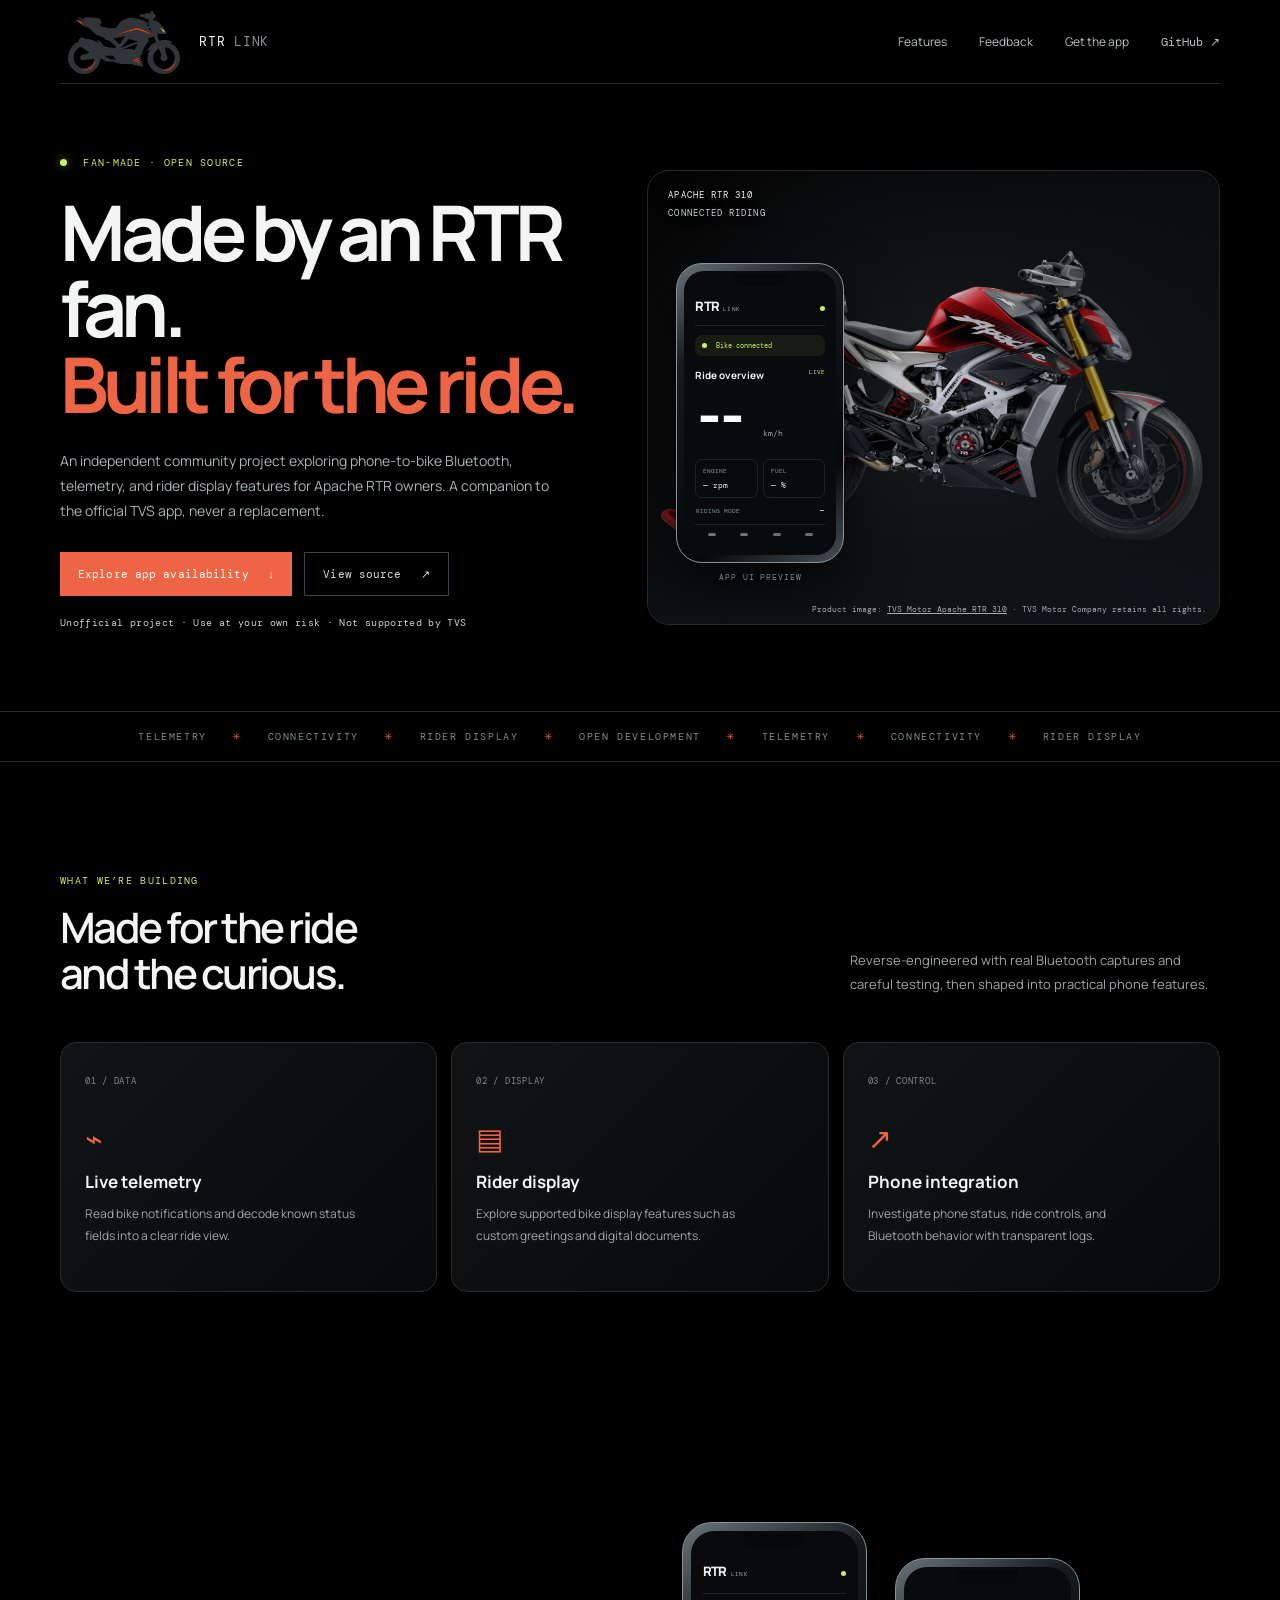
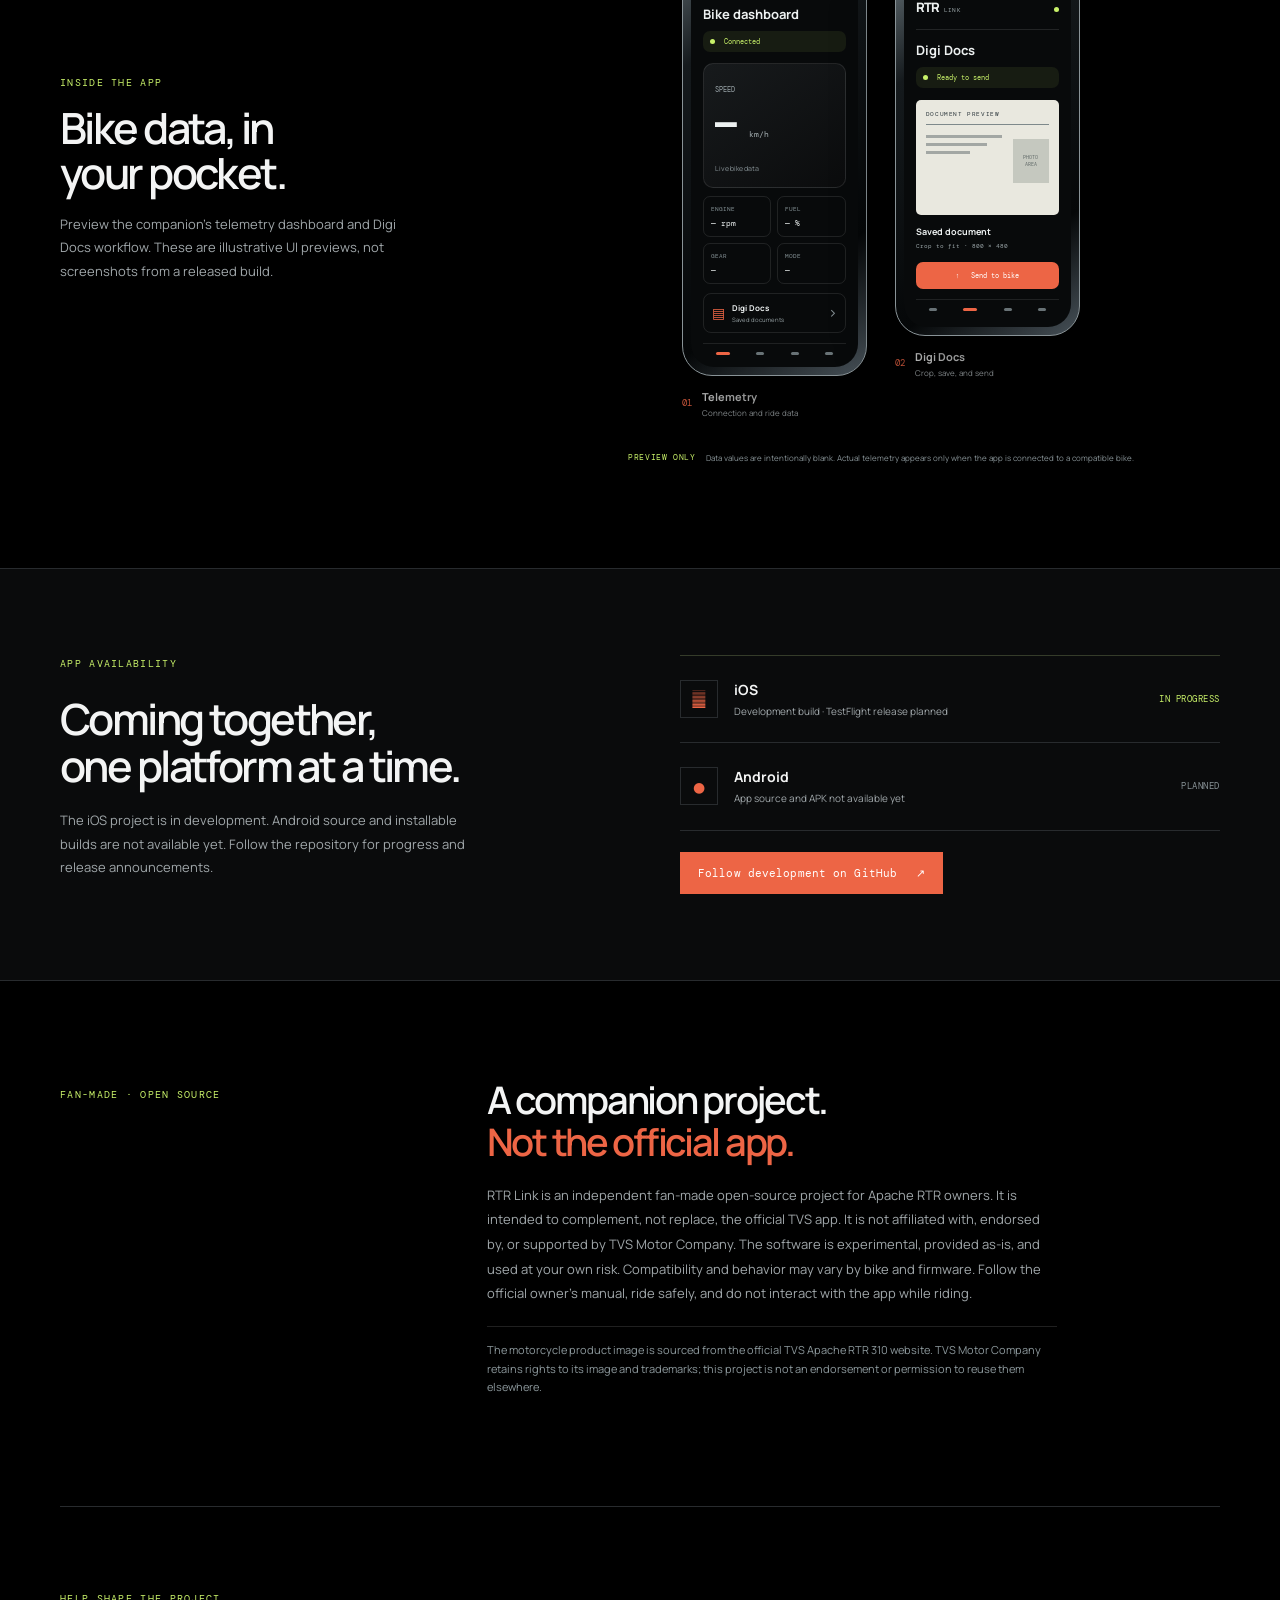
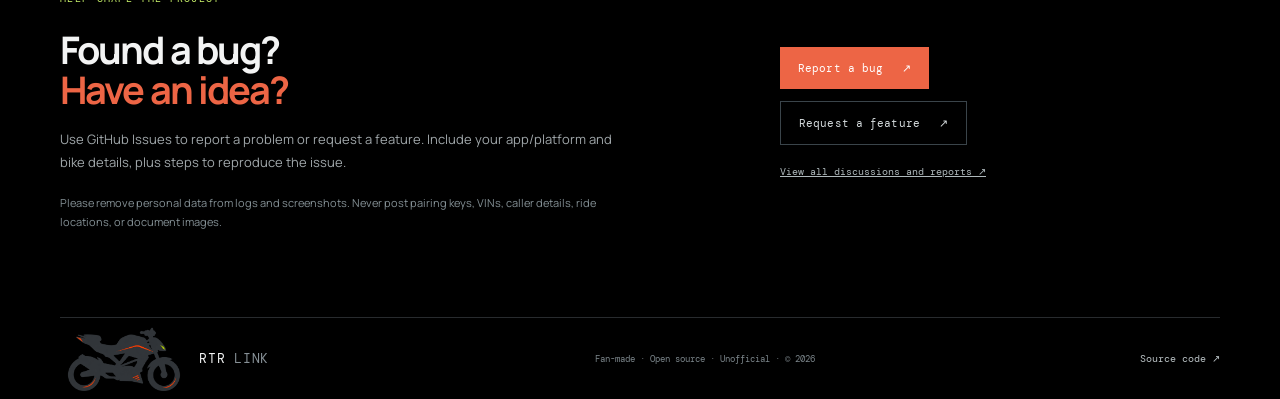
==== index.html @ 2a0d31d6 "Update RTR Link bike silhouette branding" ====
<!doctype html>
<html lang="en">
  <head>
    <meta charset="utf-8" />
    <meta name="viewport" content="width=device-width, initial-scale=1" />
    <meta name="theme-color" content="#000000" />
    <meta name="description" content="A fan-made, open-source Bluetooth companion project for Apache RTR riders. It complements and does not replace the official TVS app." />
    <title>RTR Link — Ride connected</title>
    <link rel="icon" type="image/png" href="assets/rtr-link-bike.png" />
    <link rel="preconnect" href="https://fonts.googleapis.com" />
    <link rel="preconnect" href="https://fonts.gstatic.com" crossorigin />
    <link href="https://fonts.googleapis.com/css2?family=DM+Mono:wght@400;500&family=Manrope:wght@400;500;600;700;800&display=swap" rel="stylesheet" />
    <link rel="stylesheet" href="styles.css" />
  </head>
  <body>
    <header class="topbar wrap">
      <a class="brand" href="#top" aria-label="RTR Link home"><img class="brand-mark" src="assets/rtr-link-bike.png" alt="" /><span>RTR <b>LINK</b></span></a>
      <nav aria-label="Main navigation">
        <a href="#features">Features</a>
        <a href="#feedback">Feedback</a>
        <a href="#downloads">Get the app</a>
        <a class="nav-github" href="https://github.com/Senthamiz13/rtr310-ble-companion" target="_blank" rel="noreferrer">GitHub <span aria-hidden="true">↗</span></a>
      </nav>
    </header>

    <main id="top">
      <section class="hero wrap">
        <div class="hero-copy">
          <p class="eyebrow"><span class="live-dot"></span> FAN-MADE · OPEN SOURCE</p>
          <h1>Made by an RTR fan.<br /><span>Built for the ride.</span></h1>
          <p class="intro">An independent community project exploring phone-to-bike Bluetooth, telemetry, and rider display features for Apache RTR owners. A companion to the official TVS app, never a replacement.</p>
          <div class="hero-actions">
            <a class="button button-primary" href="#downloads">Explore app availability <span aria-hidden="true">↓</span></a>
            <a class="button button-quiet" href="https://github.com/Senthamiz13/rtr310-ble-companion" target="_blank" rel="noreferrer">View source <span aria-hidden="true">↗</span></a>
          </div>
          <p class="hero-note">Unofficial project · Use at your own risk · Not supported by TVS</p>
        </div>
        <figure class="bike-hero">
          <img src="assets/apache-rtr-310-official.webp" alt="TVS Apache RTR 310 product image" />
          <div class="image-shade"></div>
          <div class="hero-photo-label"><span>APACHE RTR 310</span><span>CONNECTED RIDING</span></div>
          <div class="phone-preview hero-phone" aria-label="Illustrative preview of the companion app telemetry screen">
            <div class="phone-shell"><div class="phone-notch"></div><div class="phone-screen">
              <div class="phone-brand"><span>RTR</span><small>LINK</small><i></i></div>
              <div class="phone-connected"><i></i> Bike connected</div>
              <div class="phone-section-title">Ride overview <small>LIVE</small></div>
              <div class="phone-speed">-- <small>km/h</small></div>
              <div class="phone-mini-grid"><div><small>ENGINE</small><b>— rpm</b></div><div><small>FUEL</small><b>— %</b></div></div>
              <div class="phone-mode"><span>RIDING MODE</span><b>—</b></div>
              <div class="phone-bottom"><i></i><i></i><i></i><i></i></div>
            </div></div>
            <span class="mock-label">APP UI PREVIEW</span>
          </div>
          <figcaption class="photo-credit">Product image: <a href="https://www.tvsmotor.com/tvs-apache/apache-rtr-310" target="_blank" rel="noreferrer">TVS Motor Apache RTR 310</a> · TVS Motor Company retains all rights.</figcaption>
        </figure>
      </section>

      <section class="ticker" aria-label="Project topics"><div class="ticker-inner">TELEMETRY <span>✳</span> CONNECTIVITY <span>✳</span> RIDER DISPLAY <span>✳</span> OPEN DEVELOPMENT <span>✳</span> TELEMETRY <span>✳</span> CONNECTIVITY <span>✳</span> RIDER DISPLAY</div></section>

      <section class="features wrap" id="features">
        <div class="section-heading"><p class="eyebrow">WHAT WE’RE BUILDING</p><h2>Made for the ride<br />and the curious.</h2><p>Reverse-engineered with real Bluetooth captures and careful testing, then shaped into practical phone features.</p></div>
        <div class="feature-grid">
          <article class="feature-card"><span class="feature-number">01 / DATA</span><div class="feature-icon">⌁</div><h3>Live telemetry</h3><p>Read bike notifications and decode known status fields into a clear ride view.</p></article>
          <article class="feature-card"><span class="feature-number">02 / DISPLAY</span><div class="feature-icon">▤</div><h3>Rider display</h3><p>Explore supported bike display features such as custom greetings and digital documents.</p></article>
          <article class="feature-card"><span class="feature-number">03 / CONTROL</span><div class="feature-icon">↗</div><h3>Phone integration</h3><p>Investigate phone status, ride controls, and Bluetooth behavior with transparent logs.</p></article>
        </div>
      </section>

      <section class="app-showcase wrap" id="app-preview">
        <div class="showcase-heading"><p class="eyebrow">INSIDE THE APP</p><h2>Bike data, in<br />your pocket.</h2><p>Preview the companion’s telemetry dashboard and Digi Docs workflow. These are illustrative UI previews, not screenshots from a released build.</p></div>
        <div class="showcase-phones">
          <article class="showcase-device">
            <div class="phone-shell showcase-shell"><div class="phone-notch"></div><div class="phone-screen">
              <div class="phone-brand"><span>RTR</span><small>LINK</small><i></i></div>
              <div class="phone-page-title">Bike dashboard</div>
              <div class="phone-connected"><i></i> Connected</div>
              <div class="telemetry-panel"><small>SPEED</small><div>— <em>km/h</em></div><span>Live bike data</span></div>
              <div class="telemetry-grid"><div><small>ENGINE</small><b>— rpm</b></div><div><small>FUEL</small><b>— %</b></div><div><small>GEAR</small><b>—</b></div><div><small>MODE</small><b>—</b></div></div>
              <div class="phone-docs-row"><span class="doc-icon">▤</span><span><b>Digi Docs</b><small>Saved documents</small></span><span class="chevron">›</span></div>
              <div class="phone-bottom"><i class="selected"></i><i></i><i></i><i></i></div>
            </div></div>
            <div class="device-caption"><span>01</span><div><b>Telemetry</b><small>Connection and ride data</small></div></div>
          </article>
          <article class="showcase-device docs-device">
            <div class="phone-shell showcase-shell"><div class="phone-notch"></div><div class="phone-screen">
              <div class="phone-brand"><span>RTR</span><small>LINK</small><i></i></div>
              <div class="phone-page-title">Digi Docs</div>
              <div class="phone-connected"><i></i> Ready to send</div>
              <div class="doc-preview"><div class="doc-preview-head">DOCUMENT PREVIEW</div><div class="doc-lines"><i></i><i></i><i></i></div><div class="doc-photo-placeholder">PHOTO<br />AREA</div></div>
              <div class="phone-doc-name"><b>Saved document</b><small>Crop to fit · 800 × 480</small></div>
              <div class="send-button">↑ &nbsp; Send to bike</div>
              <div class="phone-bottom"><i></i><i class="selected"></i><i></i><i></i></div>
            </div></div>
            <div class="device-caption"><span>02</span><div><b>Digi Docs</b><small>Crop, save, and send</small></div></div>
          </article>
          <div class="showcase-note"><span>PREVIEW ONLY</span><p>Data values are intentionally blank. Actual telemetry appears only when the app is connected to a compatible bike.</p></div>
        </div>
      </section>

      <section class="download-section" id="downloads">
        <div class="download-inner wrap">
          <div><p class="eyebrow">APP AVAILABILITY</p><h2>Coming together,<br />one platform at a time.</h2><p class="download-copy">The iOS project is in development. Android source and installable builds are not available yet. Follow the repository for progress and release announcements.</p></div>
          <div class="platform-list">
            <div class="platform-row"><div class="platform-icon"></div><div><b>iOS</b><span>Development build · TestFlight release planned</span></div><span class="platform-state">IN PROGRESS</span></div>
            <div class="platform-row"><div class="platform-icon android">●</div><div><b>Android</b><span>App source and APK not available yet</span></div><span class="platform-state state-muted">PLANNED</span></div>
            <a class="button button-light" href="https://github.com/Senthamiz13/rtr310-ble-companion" target="_blank" rel="noreferrer">Follow development on GitHub <span aria-hidden="true">↗</span></a>
          </div>
        </div>
      </section>

      <section class="principles wrap">
        <p class="eyebrow">FAN-MADE · OPEN SOURCE</p>
        <div><h2>A companion project.<br /><span>Not the official app.</span></h2><p>RTR Link is an independent fan-made open-source project for Apache RTR owners. It is intended to complement, not replace, the official TVS app. It is not affiliated with, endorsed by, or supported by TVS Motor Company. The software is experimental, provided as-is, and used at your own risk. Compatibility and behavior may vary by bike and firmware. Follow the official owner’s manual, ride safely, and do not interact with the app while riding.</p><p class="artwork-note">The motorcycle product image is sourced from the official TVS Apache RTR 310 website. TVS Motor Company retains rights to its image and trademarks; this project is not an endorsement or permission to reuse them elsewhere.</p></div>
      </section>

      <section class="feedback-section wrap" id="feedback">
        <div><p class="eyebrow">HELP SHAPE THE PROJECT</p><h2>Found a bug?<br /><span>Have an idea?</span></h2><p>Use GitHub Issues to report a problem or request a feature. Include your app/platform and bike details, plus steps to reproduce the issue.</p><p class="feedback-privacy">Please remove personal data from logs and screenshots. Never post pairing keys, VINs, caller details, ride locations, or document images.</p></div>
        <div class="feedback-actions"><a class="button button-primary" href="https://github.com/Senthamiz13/rtr310-ble-companion/issues/new?template=bug_report.yml" target="_blank" rel="noreferrer">Report a bug <span aria-hidden="true">↗</span></a><a class="button button-quiet" href="https://github.com/Senthamiz13/rtr310-ble-companion/issues/new?template=feature_request.yml" target="_blank" rel="noreferrer">Request a feature <span aria-hidden="true">↗</span></a><a class="all-issues" href="https://github.com/Senthamiz13/rtr310-ble-companion/issues" target="_blank" rel="noreferrer">View all discussions and reports ↗</a></div>
      </section>
    </main>

    <footer class="footer wrap"><a class="brand" href="#top" aria-label="RTR Link home"><img class="brand-mark" src="assets/rtr-link-bike.png" alt="" /><span>RTR <b>LINK</b></span></a><span>Fan-made · Open source · Unofficial · © <span id="year">2026</span></span><a href="https://github.com/Senthamiz13/rtr310-ble-companion" target="_blank" rel="noreferrer">Source code ↗</a></footer>
  </body>
</html>
---- styles.css ----
:root{color-scheme:dark;--bg:#000000;--panel:#0e1012;--line:#282b2e;--text:#f3f4f4;--muted:#a0a7aa;--accent:#ed6545;--acid:#c8f169;--mono:"DM Mono",monospace;--sans:Manrope,system-ui,sans-serif}*{box-sizing:border-box}html{scroll-behavior:smooth}body{margin:0;background:var(--bg);color:var(--text);font-family:var(--sans);-webkit-font-smoothing:antialiased}.wrap{width:min(1160px,calc(100% - 48px));margin-inline:auto}.topbar{height:84px;display:flex;align-items:center;justify-content:space-between;border-bottom:1px solid var(--line)}.brand{display:inline-flex;align-items:center;gap:11px;color:var(--text);text-decoration:none;font-family:var(--mono);font-size:13px;letter-spacing:.06em}.brand b{color:#879197;font-weight:400}.brand-mark{width:29px;height:29px;border:1px solid var(--accent);color:var(--accent);display:grid;place-items:center;font-family:var(--sans);font-weight:800;font-size:18px;transform:skew(-8deg)}nav{display:flex;align-items:center;gap:32px}nav a,.footer>a:last-child{font-size:12px;color:#b9c1c4;text-decoration:none}nav a:hover,.footer>a:last-child:hover{color:var(--acid)}.nav-github{font-family:var(--mono)}.hero{min-height:615px;display:grid;grid-template-columns:1fr 1.05fr;align-items:center;gap:42px;padding-block:72px}.eyebrow{font-family:var(--mono);font-size:10px;letter-spacing:.13em;color:var(--acid);margin:0 0 25px}.live-dot,.dash-status i{display:inline-block;width:7px;height:7px;background:var(--acid);border-radius:50%;margin-right:9px;box-shadow:0 0 10px #c8f16988}.hero h1{font-size:clamp(50px,6vw,78px);line-height:.99;letter-spacing:-.07em;margin:0;font-weight:700}.hero h1 span{color:var(--accent)}.intro{color:#aab3b7;line-height:1.8;font-size:14px;max-width:490px;margin:26px 0 28px}.hero-actions{display:flex;gap:12px;flex-wrap:wrap}.button{display:inline-flex;align-items:center;justify-content:center;gap:19px;padding:14px 18px;text-decoration:none;font-family:var(--mono);font-size:11px;letter-spacing:.01em;transition:transform .2s,background .2s}.button:hover{transform:translateY(-2px)}.button-primary{background:var(--accent);color:white}.button-primary:hover{background:#f16d4d}.button-quiet{border:1px solid #3a444a;color:#d6dcde}.button-quiet:hover{border-color:var(--acid)}.hero-note{font:10px var(--mono);color:#687379;margin-top:20px}.hero-art{height:430px;position:relative;overflow:hidden;border:1px solid #2b353b;background:radial-gradient(ellipse at 50% 50%,#273238 0%,#171d22 48%,#101418 78%)}.art-grid{position:absolute;inset:0;background-image:linear-gradient(#ffffff0c 1px,transparent 1px),linear-gradient(90deg,#ffffff0c 1px,transparent 1px);background-size:42px 42px;mask-image:linear-gradient(transparent,#000 25%,#000 72%,transparent)}.orbit{position:absolute;left:50%;top:50%;border:1px solid #e9593725;border-radius:50%;transform:translate(-50%,-50%) rotate(-18deg)}.orbit-one{width:470px;height:300px}.orbit-two{width:570px;height:365px;transform:translate(-50%,-50%) rotate(24deg);border-color:#c8f16920}.dash-card{position:absolute;width:min(355px,78%);height:235px;left:50%;top:50%;transform:translate(-50%,-50%);padding:20px;background:#11171a;border:1px solid #48535a;box-shadow:0 28px 80px #0009;rotate:-4deg}.dash-head,.dash-stats{display:flex;align-items:center;justify-content:space-between;font:9px var(--mono);letter-spacing:.09em;color:#8b979d}.dash-status{color:var(--acid)}.dash-status i{width:6px;height:6px;margin-right:5px}.dash-speed{font:700 76px var(--mono);letter-spacing:-.1em;margin:8px 0 5px;color:#f3f4ee}.dash-speed small{font:10px var(--mono);letter-spacing:0;color:#748087}.dash-rule{height:1px;background:linear-gradient(90deg,var(--accent),#414a4e 55%,transparent);margin-bottom:15px}.dash-stats div{display:flex;flex-direction:column;gap:7px}.dash-stats b{font-size:9px;color:#e4e8e8;font-weight:400}.dash-wave{display:flex;align-items:center;gap:5px;height:32px;margin-top:16px}.dash-wave i{display:block;width:3px;height:var(--h,8px);background:var(--accent);opacity:.85}.dash-wave i:nth-child(3n){--h:22px}.dash-wave i:nth-child(4n){--h:14px}.dash-wave i:nth-child(5n){--h:27px}.dash-wave i:nth-child(7n){--h:18px}.art-label{position:absolute;font:9px var(--mono);letter-spacing:.1em;color:#79858a}.label-top{top:24px;right:24px}.label-bottom{bottom:20px;left:24px}.art-cross{position:absolute;color:var(--acid);font:16px var(--mono);opacity:.7}.cross-one{top:67px;left:35px}.cross-two{bottom:72px;right:43px}.ticker{border-block:1px solid var(--line);overflow:hidden;white-space:nowrap;color:#818c91;font:10px var(--mono);letter-spacing:.16em}.ticker-inner{padding:18px 0;text-align:center}.ticker span{color:var(--accent);margin-inline:18px}.features{padding-block:112px}.section-heading{display:grid;grid-template-columns:1fr 1fr;column-gap:45px;align-items:end;margin-bottom:46px}.section-heading .eyebrow{grid-column:1/-1;margin-bottom:17px}.section-heading h2,.download-inner h2,.principles h2{font-size:42px;letter-spacing:-.06em;line-height:1.1;margin:0;font-weight:600}.section-heading>p:last-child{font-size:13px;line-height:1.8;color:var(--muted);max-width:370px;justify-self:end;margin:0}.feature-grid{display:grid;grid-template-columns:repeat(3,1fr);gap:14px}.feature-card{min-height:250px;padding:24px;border:1px solid var(--line);background:linear-gradient(135deg,#171d22,#13181c);position:relative}.feature-number{font:9px var(--mono);letter-spacing:.08em;color:#7e898e}.feature-icon{font-size:29px;color:var(--accent);margin:29px 0 12px}.feature-card h3{font-size:17px;margin:0 0 10px}.feature-card p{font-size:12px;line-height:1.8;color:var(--muted);margin:0;max-width:280px}.download-section{background:var(--acid);color:#171d18}.download-inner{padding-block:86px;display:grid;grid-template-columns:1fr 1fr;gap:80px;align-items:center}.download-inner .eyebrow{color:#414e2c}.download-inner h2{font-size:43px}.download-copy{max-width:420px;color:#46513a;font-size:13px;line-height:1.8;margin-top:20px}.platform-list{display:flex;flex-direction:column;gap:0}.platform-row{min-height:88px;display:flex;align-items:center;gap:16px;border-bottom:1px solid #75855766}.platform-row:first-child{border-top:1px solid #75855766}.platform-icon{width:38px;height:38px;display:grid;place-items:center;font-size:24px;color:#263020;border:1px solid #718052}.platform-icon.android{font-size:14px}.platform-row>div:nth-child(2){display:flex;flex-direction:column;gap:5px;flex:1}.platform-row b{font-size:14px}.platform-row span{font-size:10px;color:#4d5b3e}.platform-row .platform-state{font:9px var(--mono);color:#41522c;letter-spacing:.06em}.platform-row .state-muted{color:#747e68}.button-light{background:#151b17;color:#f3f5ef;margin-top:21px;align-self:flex-start}.button-light:hover{background:#303a2b}.principles{padding-block:98px;display:grid;grid-template-columns:1fr 2fr;gap:60px}.principles .eyebrow{margin-top:9px}.principles h2{font-size:38px}.principles h2 span{color:var(--accent)}.principles div p{max-width:570px;color:var(--muted);font-size:13px;line-height:1.9;margin-top:20px}.footer{min-height:82px;border-top:1px solid var(--line);display:flex;align-items:center;justify-content:space-between}.footer>span{font:9px var(--mono);color:#7b858a}.footer>a:last-child{font-family:var(--mono);font-size:10px}
@media(max-width:800px){.hero{grid-template-columns:1fr;padding-top:66px;gap:35px}.hero-art{height:360px}.section-heading{grid-template-columns:1fr;gap:20px}.section-heading .eyebrow{margin-bottom:0}.section-heading>p:last-child{justify-self:start}.download-inner{grid-template-columns:1fr;gap:35px}.principles{grid-template-columns:1fr;gap:15px}.principles .eyebrow{margin-bottom:0}}@media(max-width:560px){.wrap{width:min(100% - 32px,1160px)}.topbar{height:68px}nav{gap:14px}nav a{font-size:10px}nav a:first-child{display:none}.brand{font-size:11px;gap:8px}.brand-mark{width:25px;height:25px}.hero{min-height:auto;padding-block:62px 50px}.hero h1{font-size:54px}.intro{font-size:13px}.hero-art{height:300px}.dash-card{height:215px}.ticker-inner{text-align:left;padding-left:16px}.features{padding-block:76px}.section-heading h2,.download-inner h2{font-size:35px}.feature-grid{grid-template-columns:1fr}.feature-card{min-height:210px}.feature-icon{margin-top:20px}.download-inner{padding-block:68px}.platform-row{gap:11px}.platform-row .platform-state{font-size:8px}.principles{padding-block:70px}.footer{flex-wrap:wrap;gap:13px;padding-block:18px}.footer>span{order:3;width:100%}}@media(prefers-reduced-motion:reduce){html{scroll-behavior:auto}*,*::before,*::after{transition:none!important}}

/* Real bike photo and illustrative in-app UI previews */
.bike-hero{height:455px;position:relative;overflow:hidden;margin:0;border:1px solid #364047;background:#151b1f}.bike-hero>img{width:100%;height:100%;object-fit:cover;object-position:center 56%;filter:brightness(.68) saturate(.78)}.image-shade{position:absolute;inset:0;background:linear-gradient(90deg,#10141810 15%,#10141822 60%,#10141888),linear-gradient(0deg,#101418d9 0%,transparent 36%)}.hero-photo-label{position:absolute;left:20px;top:18px;display:flex;flex-direction:column;gap:6px;font:9px var(--mono);letter-spacing:.12em;color:#f1f4f2;text-shadow:0 1px 8px #000}.hero-photo-label span+span{color:#c9d1d2}.photo-credit{position:absolute;right:12px;bottom:10px;color:#e3e8e8b8;font:8px var(--mono);text-align:right}.photo-credit a{color:inherit}.photo-credit a:hover{color:var(--acid)}.phone-preview{position:absolute;bottom:42px;left:28px;width:168px}.phone-shell{position:relative;padding:7px;border-radius:26px;background:linear-gradient(145deg,#68747a,#151a1d 25%,#050708 75%,#475158);box-shadow:0 24px 55px #000b;border:1px solid #899397}.phone-notch{position:absolute;z-index:3;width:54px;height:12px;left:50%;top:10px;transform:translateX(-50%);border-radius:0 0 10px 10px;background:#050708}.phone-screen{min-height:284px;overflow:hidden;padding:22px 11px 12px;border-radius:20px;background:#10171c;color:#edf1f1;font-family:var(--sans)}.phone-brand{display:flex;align-items:baseline;gap:4px;padding:4px 0 10px;border-bottom:1px solid #ffffff1b}.phone-brand span{font-weight:800;font-size:13px;letter-spacing:-.06em}.phone-brand small{font:6px var(--mono);color:#9da8ab;letter-spacing:.07em}.phone-brand i{width:5px;height:5px;background:var(--acid);border-radius:50%;margin-left:auto}.phone-connected{margin:9px 0 12px;padding:6px 7px;border-radius:7px;background:#c8f16914;color:#c8f169;font:7px var(--mono)}.phone-connected i{display:inline-block;width:5px;height:5px;border-radius:50%;background:var(--acid);margin-right:5px}.phone-section-title,.phone-page-title{font-size:10px;font-weight:700}.phone-section-title small{float:right;color:var(--acid);font:6px var(--mono)}.phone-speed{font:600 45px var(--mono);letter-spacing:-.1em;margin:9px 0;color:#fff}.phone-speed small{font:8px var(--mono);letter-spacing:0;color:#9ba6a8}.phone-mini-grid{display:grid;grid-template-columns:1fr 1fr;gap:5px}.phone-mini-grid div,.telemetry-grid div{padding:7px;border:1px solid #ffffff19;border-radius:7px;display:flex;flex-direction:column;gap:5px}.phone-mini-grid small,.telemetry-grid small{font:6px var(--mono);color:#89969a}.phone-mini-grid b,.telemetry-grid b{font:8px var(--mono);color:#e9eeee}.phone-mode{display:flex;justify-content:space-between;padding:9px 1px;font:6px var(--mono);color:#89969a}.phone-mode b{color:#e9eeee}.phone-bottom{display:flex;justify-content:space-around;padding-top:8px;border-top:1px solid #ffffff18}.phone-bottom i{width:8px;height:3px;border-radius:3px;background:#687276}.phone-bottom .selected{background:var(--accent);width:14px}.mock-label{display:block;text-align:center;margin-top:9px;color:#f2f4f4;font:8px var(--mono);letter-spacing:.11em;text-shadow:0 1px 5px #000}.app-showcase{padding-block:105px;display:grid;grid-template-columns:.85fr 1.4fr;gap:70px;align-items:center}.showcase-heading .eyebrow{margin-bottom:16px}.showcase-heading h2{font-size:43px;line-height:1.05;letter-spacing:-.06em;margin:0;font-weight:600}.showcase-heading>p:last-child{max-width:340px;color:var(--muted);font-size:13px;line-height:1.8;margin-top:18px}.showcase-phones{display:flex;align-items:flex-start;justify-content:center;gap:28px;position:relative;padding:13px 0 45px}.showcase-device{width:185px}.showcase-shell{width:185px;padding:8px;border-radius:30px}.showcase-shell .phone-notch{width:62px;height:14px;top:11px}.showcase-shell .phone-screen{min-height:360px;padding:27px 12px 12px;border-radius:23px}.showcase-shell .phone-brand{padding-bottom:13px}.phone-page-title{font-size:13px;margin:11px 0 0}.showcase-shell .phone-connected{margin:8px 0 11px;font-size:7px}.telemetry-panel{padding:11px;border:1px solid #ffffff19;border-radius:10px;background:linear-gradient(145deg,#1d272d,#141b20)}.telemetry-panel small{font:7px var(--mono);color:#9aa5a9}.telemetry-panel div{font:600 34px var(--mono);letter-spacing:-.09em;margin:6px 0}.telemetry-panel em{font:8px var(--mono);font-style:normal;letter-spacing:0;color:#a6b0b3}.telemetry-panel span{font-size:7px;color:#879296}.telemetry-grid{display:grid;grid-template-columns:1fr 1fr;gap:6px;margin-top:8px}.telemetry-grid div{padding:8px 7px}.phone-docs-row{display:flex;align-items:center;gap:7px;margin-top:9px;padding:8px;border:1px solid #ffffff19;border-radius:8px}.phone-docs-row .doc-icon{color:var(--accent);font-size:14px}.phone-docs-row span:nth-child(2){display:flex;flex-direction:column;gap:3px;flex:1}.phone-docs-row b{font-size:8px}.phone-docs-row small{font-size:6px;color:#98a3a6}.phone-docs-row .chevron{font-size:15px;color:#879296}.showcase-shell .phone-bottom{margin-top:10px}.device-caption{display:flex;align-items:center;gap:10px;padding-top:13px}.device-caption>span{font:9px var(--mono);color:var(--accent)}.device-caption div{display:flex;flex-direction:column;gap:3px}.device-caption b{font-size:11px}.device-caption small{font-size:8px;color:var(--muted)}.doc-preview{height:115px;position:relative;margin-top:12px;padding:10px;background:#e9e8df;border-radius:5px;color:#273238;overflow:hidden}.doc-preview-head{font:6px var(--mono);letter-spacing:.1em;border-bottom:1px solid #7e898b;padding-bottom:6px}.doc-lines{display:flex;flex-direction:column;gap:5px;width:62%;margin-top:10px}.doc-lines i{height:3px;background:#6b7475;opacity:.55}.doc-lines i:nth-child(2){width:80%}.doc-lines i:nth-child(3){width:58%}.doc-photo-placeholder{position:absolute;right:10px;top:39px;width:36px;height:44px;display:grid;place-items:center;background:#c5c8bf;color:#606967;text-align:center;font:5px var(--mono)}.phone-doc-name{display:flex;flex-direction:column;gap:4px;margin-top:10px}.phone-doc-name b{font-size:9px}.phone-doc-name small{font:6px var(--mono);color:#9ca7aa}.send-button{margin-top:12px;padding:9px;text-align:center;background:var(--accent);border-radius:7px;color:white;font:7px var(--mono)}.showcase-note{position:absolute;bottom:0;left:50%;transform:translateX(-50%);width:max-content;max-width:100%;display:flex;align-items:center;gap:10px}.showcase-note span{font:8px var(--mono);letter-spacing:.08em;color:var(--acid);white-space:nowrap}.showcase-note p{font-size:8px;color:#879296;margin:0}.docs-device{margin-top:36px}
@media(max-width:800px){.bike-hero{height:410px}.app-showcase{grid-template-columns:1fr;gap:30px;padding-block:78px}.showcase-heading{max-width:560px}.showcase-heading h2{font-size:38px}.showcase-heading>p:last-child{max-width:500px}.showcase-phones{justify-content:flex-start;padding-left:8px;gap:24px}.showcase-note{left:8px;transform:none;justify-content:flex-start;width:calc(100% - 16px)}}@media(max-width:560px){.bike-hero{height:320px}.bike-hero>img{object-position:52% center}.hero-phone{width:132px;left:14px;bottom:36px}.hero-phone .phone-shell{padding:5px;border-radius:21px}.hero-phone .phone-screen{min-height:225px;padding:20px 8px 9px;border-radius:17px}.hero-phone .phone-notch{width:44px;height:10px;top:7px}.hero-phone .phone-brand{padding-bottom:7px}.hero-phone .phone-connected{margin:7px 0 9px;padding:5px;font-size:6px}.hero-phone .phone-section-title{font-size:8px}.hero-phone .phone-speed{font-size:36px;margin:7px 0}.hero-phone .phone-mini-grid div{padding:5px}.hero-phone .phone-mini-grid small,.hero-phone .phone-mini-grid b{font-size:6px}.hero-phone .phone-mode{font-size:5px;padding:7px 1px}.hero-phone .phone-bottom{padding-top:5px}.hero-photo-label{left:12px;top:12px;font-size:7px}.photo-credit{font-size:6px;max-width:205px}.app-showcase{padding-block:65px}.showcase-phones{gap:12px;justify-content:space-between;padding:8px 0 52px}.showcase-device{width:calc(50% - 6px)}.showcase-shell{width:100%;padding:6px;border-radius:23px}.showcase-shell .phone-screen{min-height:320px;padding:23px 8px 9px;border-radius:18px}.showcase-shell .phone-notch{width:52px;height:11px;top:9px}.showcase-shell .phone-brand{gap:3px}.showcase-shell .phone-brand span{font-size:11px}.showcase-shell .phone-brand small{font-size:5px}.phone-page-title{font-size:11px}.showcase-shell .phone-connected{font-size:6px}.telemetry-panel{padding:8px}.telemetry-panel div{font-size:27px}.telemetry-panel small,.telemetry-panel span,.telemetry-grid small,.telemetry-grid b{font-size:6px}.telemetry-grid div{padding:6px 5px}.phone-docs-row{gap:4px;padding:6px}.phone-docs-row b{font-size:7px}.phone-docs-row small{font-size:5px}.doc-preview{height:100px;padding:7px}.phone-doc-name b{font-size:8px}.send-button{padding:8px;font-size:6px}.device-caption{gap:6px}.device-caption b{font-size:9px}.device-caption small{font-size:6px}.device-caption>span{font-size:8px}.showcase-note{align-items:flex-start;flex-direction:column;gap:3px}.showcase-note p{font-size:7px;line-height:1.4}.docs-device{margin-top:24px}}
.artwork-note{margin-top:18px;padding-top:14px;border-top:1px solid #ffffff20;color:#8d999d!important;font-size:11px!important;line-height:1.7!important}.hero-note{font-family:var(--mono);font-size:10px;letter-spacing:.035em;color:#c9d0d2}
.bike-hero{background:radial-gradient(ellipse at 54% 52%,#273238 0%,#171d22 65%,#101418 100%)}.bike-hero>img{object-fit:contain;object-position:center;filter:brightness(.9) saturate(.9)}
.feedback-section{padding-block:85px;display:grid;grid-template-columns:1.2fr .8fr;gap:60px;align-items:center;border-top:1px solid var(--line)}.feedback-section h2{font-size:38px;line-height:1.05;letter-spacing:-.05em;margin:0}.feedback-section h2 span{color:var(--accent)}.feedback-section p:not(.eyebrow){max-width:560px;color:var(--muted);font-size:13px;line-height:1.8;margin:18px 0 0}.feedback-section .feedback-privacy{font-size:11px!important;color:#849095!important}.feedback-actions{display:flex;flex-direction:column;align-items:flex-start;gap:12px}.all-issues{font:10px var(--mono);color:#aeb8bb;margin-top:8px}.all-issues:hover{color:var(--acid)}
@media(max-width:800px){.feedback-section{grid-template-columns:1fr;gap:25px;padding-block:65px}}
.download-section{background:var(--panel);color:var(--text);border-block:1px solid var(--line)}.download-inner .eyebrow{color:var(--acid)}.download-copy{color:var(--muted)}.platform-row{border-color:var(--line)}.platform-row span{color:var(--muted)}.platform-icon{color:var(--accent);border-color:var(--line)}.platform-row .platform-state{color:var(--acid)}.platform-row .state-muted{color:#899397}.button-light{background:var(--accent);color:#fff}.button-light:hover{background:#f16d4d}.feature-card{border-radius:16px}.bike-hero{border-radius:22px}.download-inner{padding-block:86px}

/* Pure black companion theme */
body{background:#000;color:var(--text)}
.hero-art{background:radial-gradient(ellipse at 50% 50%,#1a1d1f 0%,#0b0c0d 55%,#000 82%);border-color:var(--line)}
.bike-hero{background:radial-gradient(ellipse at 54% 52%,#1a1d1f 0%,#090a0b 68%,#000 100%);border-color:var(--line)}
.feature-card{background:linear-gradient(135deg,#111315,#08090a)}
.dash-card{background:#090a0b;border-color:#35393c}
.phone-screen{background:#080a0b}
.telemetry-panel{background:linear-gradient(145deg,#171a1c,#0b0c0d)}
.download-section{background:#0a0b0c}
.brand-mark{width:128px;height:64px;border:0;display:block;object-fit:contain;transform:none}
@media(max-width:560px){.brand-mark{width:82px;height:42px}}
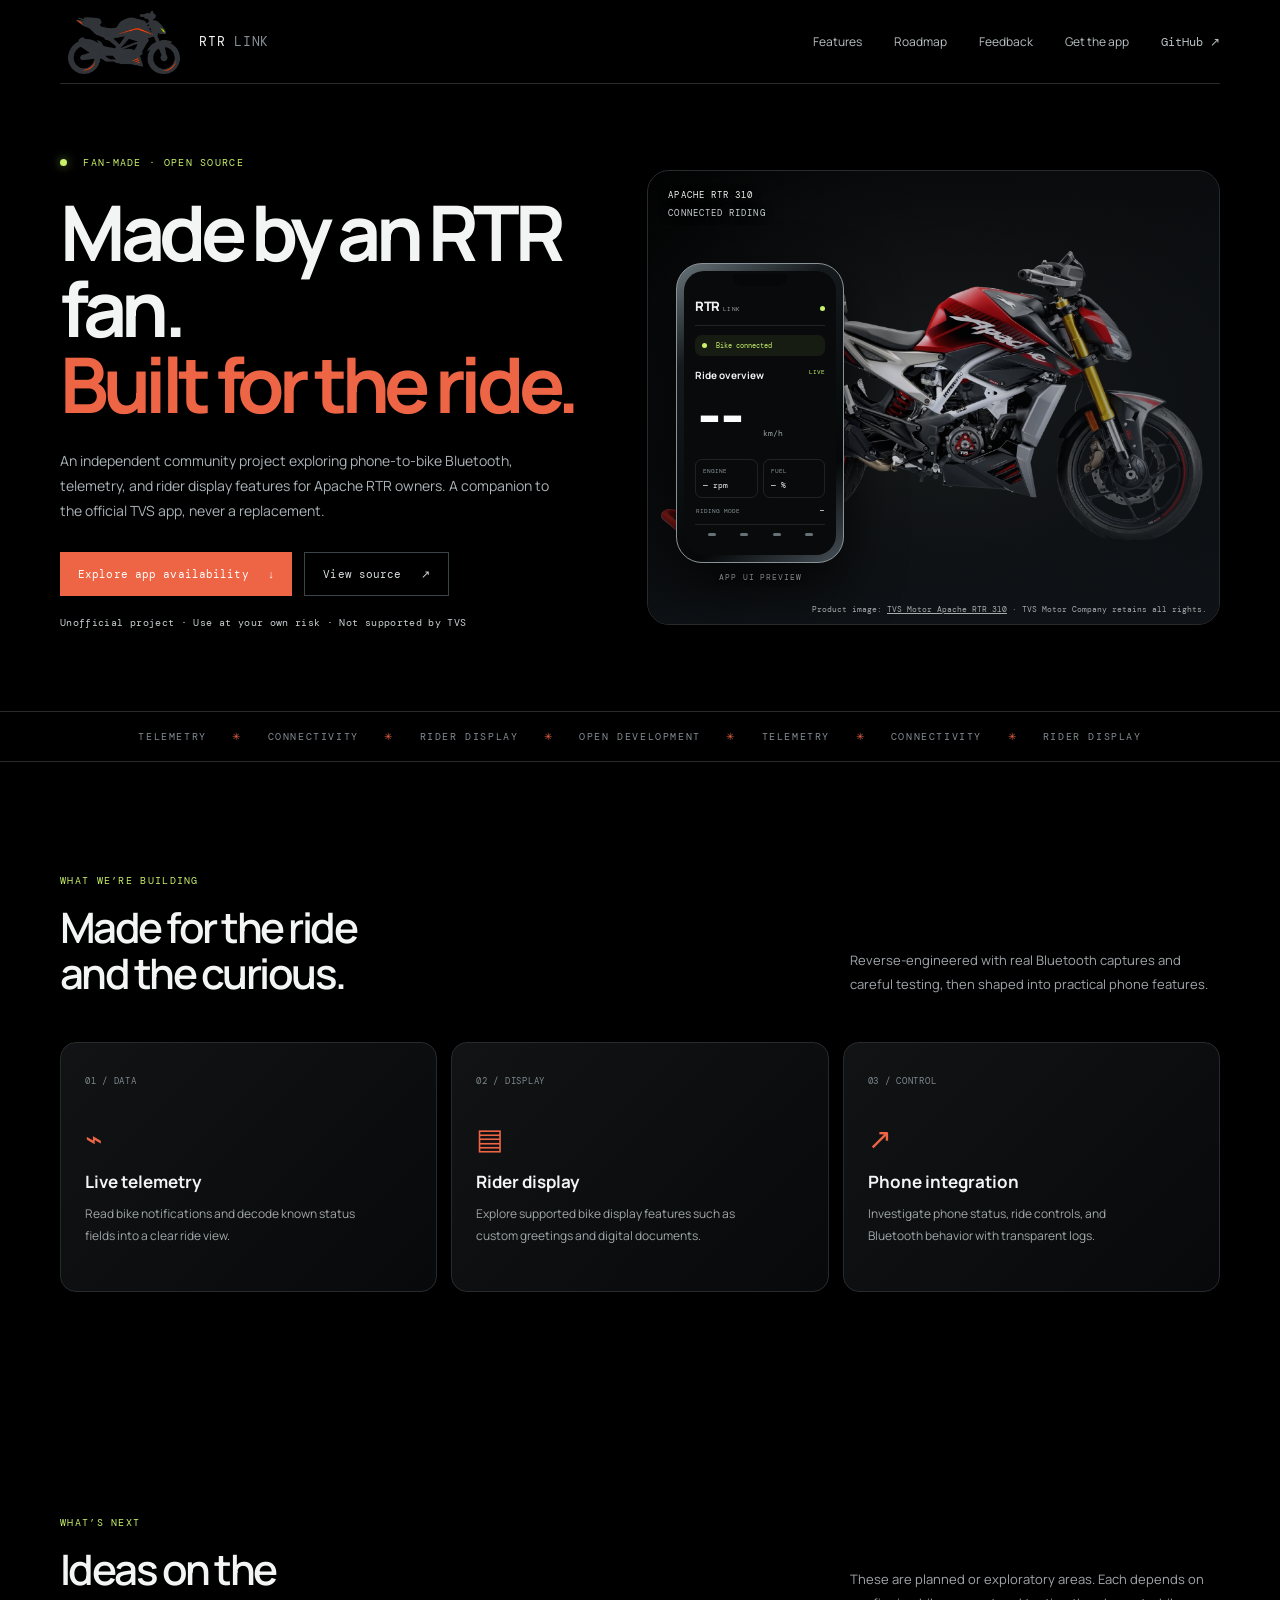
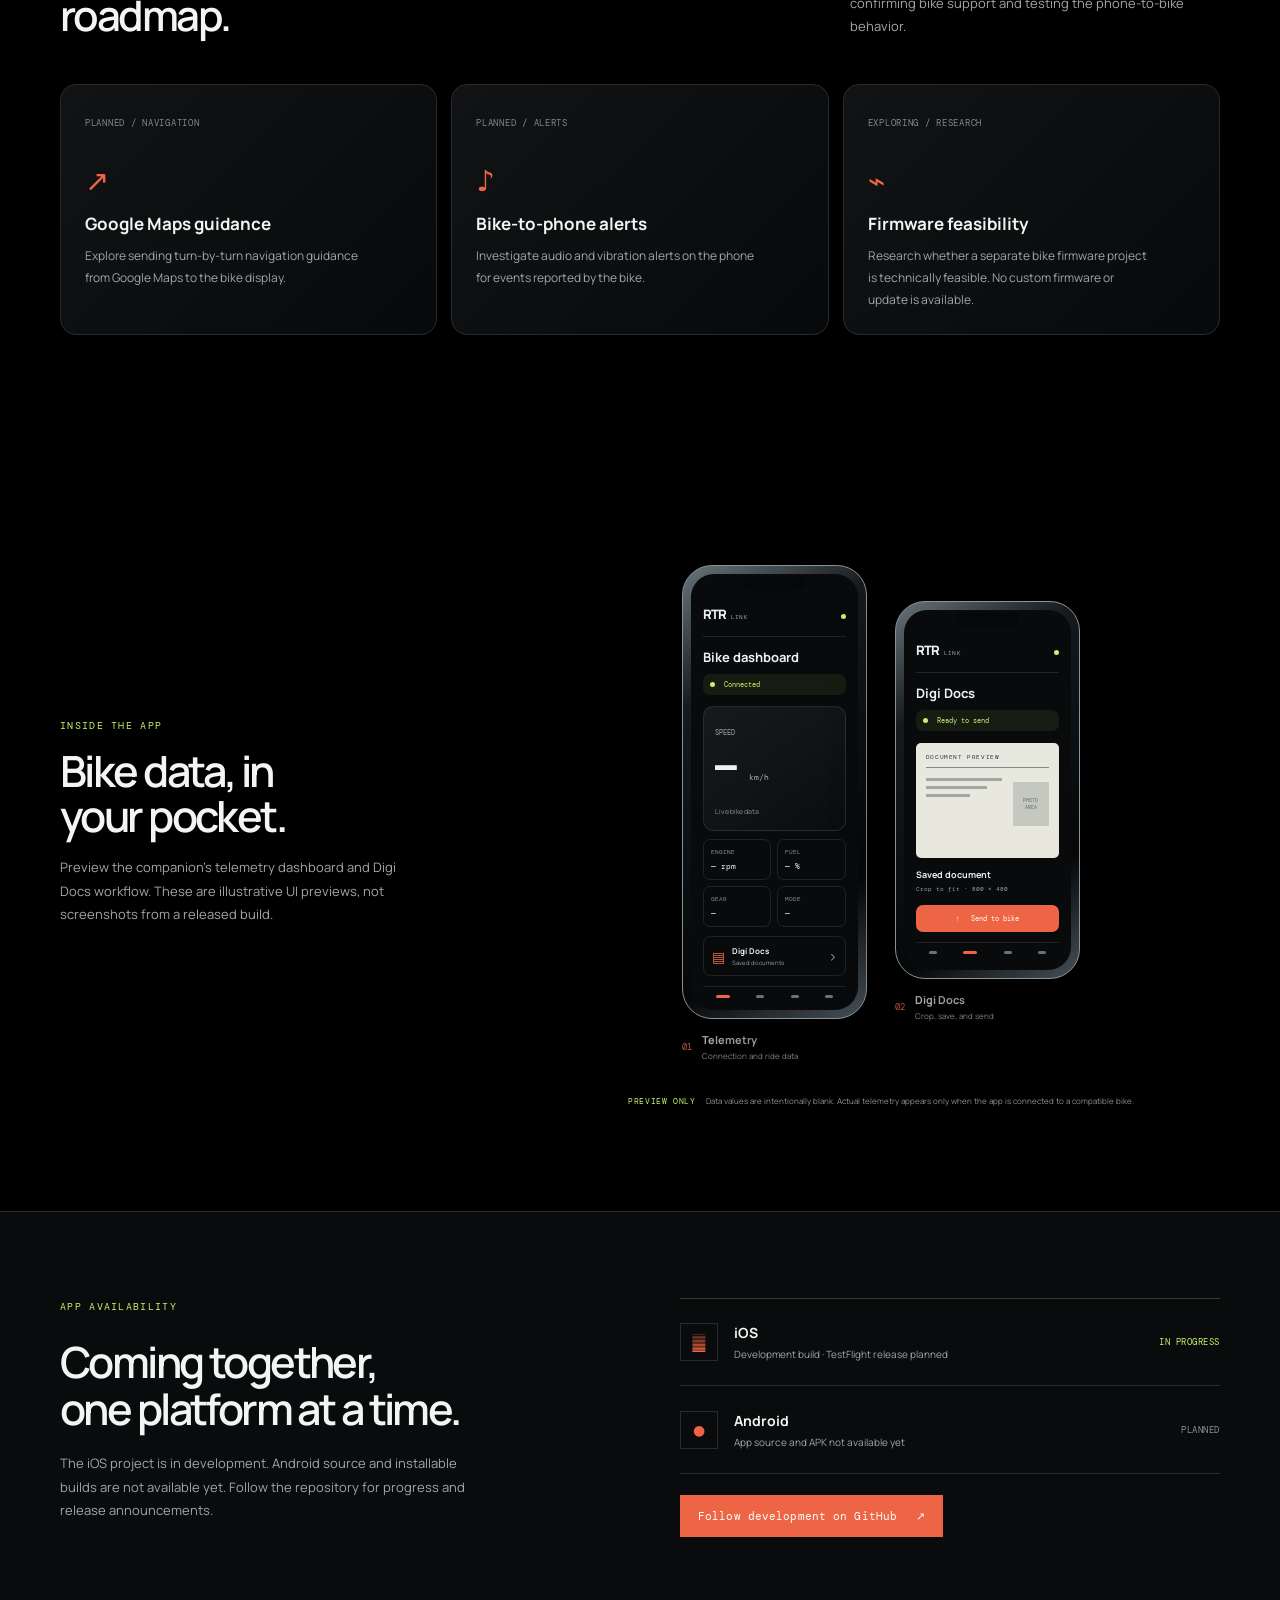
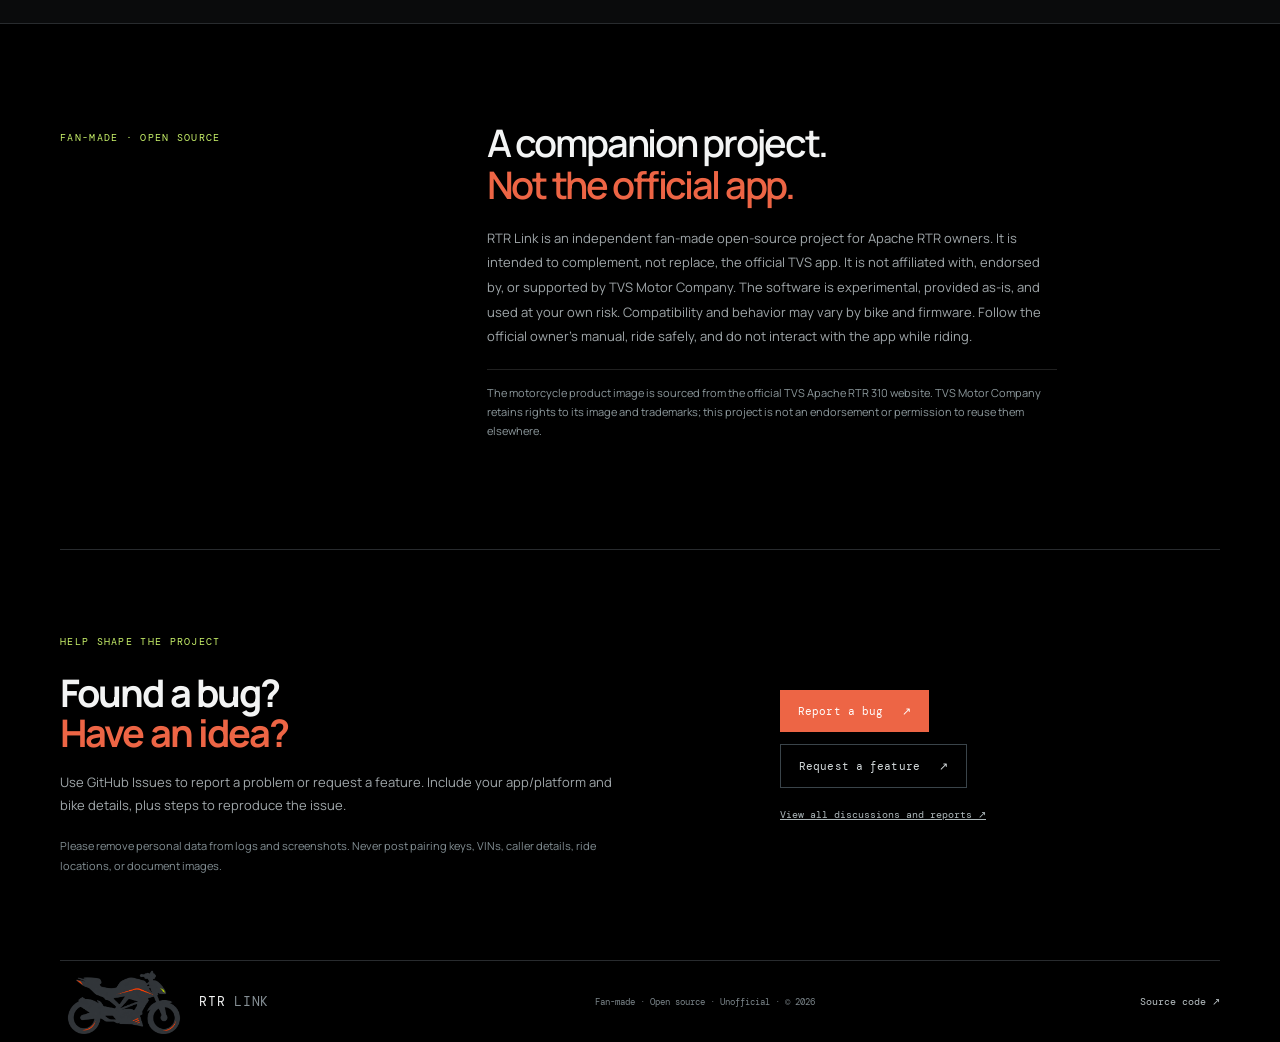
==== commit 9ad17a87: "Publish upcoming feature roadmap" ====
--- a/index.html
+++ b/index.html
@@ -17,6 +17,7 @@
       <a class="brand" href="#top" aria-label="RTR Link home"><img class="brand-mark" src="assets/rtr-link-bike.png" alt="" /><span>RTR <b>LINK</b></span></a>
       <nav aria-label="Main navigation">
         <a href="#features">Features</a>
+        <a href="#roadmap">Roadmap</a>
         <a href="#feedback">Feedback</a>
         <a href="#downloads">Get the app</a>
         <a class="nav-github" href="https://github.com/Senthamiz13/rtr310-ble-companion" target="_blank" rel="noreferrer">GitHub <span aria-hidden="true">↗</span></a>
@@ -63,6 +64,15 @@
           <article class="feature-card"><span class="feature-number">01 / DATA</span><div class="feature-icon">⌁</div><h3>Live telemetry</h3><p>Read bike notifications and decode known status fields into a clear ride view.</p></article>
           <article class="feature-card"><span class="feature-number">02 / DISPLAY</span><div class="feature-icon">▤</div><h3>Rider display</h3><p>Explore supported bike display features such as custom greetings and digital documents.</p></article>
           <article class="feature-card"><span class="feature-number">03 / CONTROL</span><div class="feature-icon">↗</div><h3>Phone integration</h3><p>Investigate phone status, ride controls, and Bluetooth behavior with transparent logs.</p></article>
+        </div>
+      </section>
+
+      <section class="features wrap roadmap-section" id="roadmap">
+        <div class="section-heading"><p class="eyebrow">WHAT’S NEXT</p><h2>Ideas on the<br />roadmap.</h2><p>These are planned or exploratory areas. Each depends on confirming bike support and testing the phone-to-bike behavior.</p></div>
+        <div class="feature-grid">
+          <article class="feature-card"><span class="feature-number">PLANNED / NAVIGATION</span><div class="feature-icon">↗</div><h3>Google Maps guidance</h3><p>Explore sending turn-by-turn navigation guidance from Google Maps to the bike display.</p></article>
+          <article class="feature-card"><span class="feature-number">PLANNED / ALERTS</span><div class="feature-icon">♪</div><h3>Bike-to-phone alerts</h3><p>Investigate audio and vibration alerts on the phone for events reported by the bike.</p></article>
+          <article class="feature-card"><span class="feature-number">EXPLORING / RESEARCH</span><div class="feature-icon">⌁</div><h3>Firmware feasibility</h3><p>Research whether a separate bike firmware project is technically feasible. No custom firmware or update is available.</p></article>
         </div>
       </section>
 
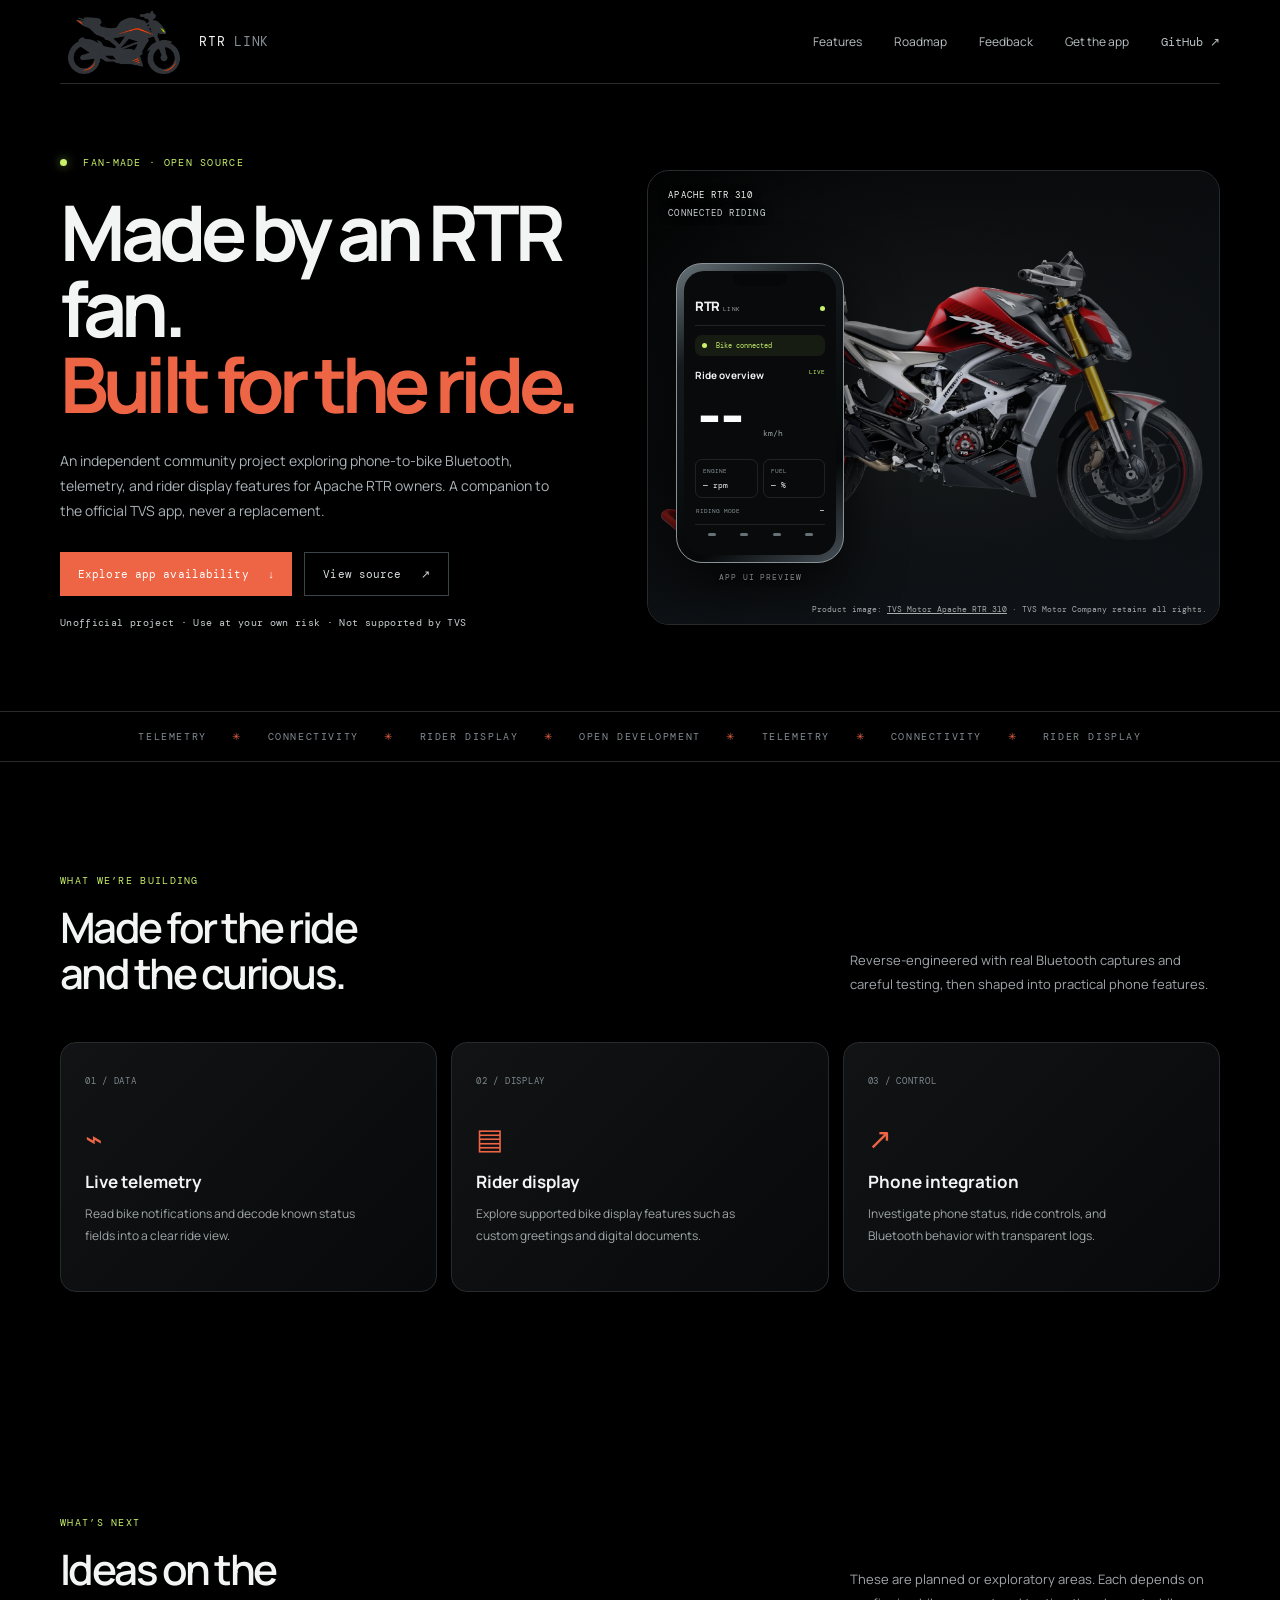
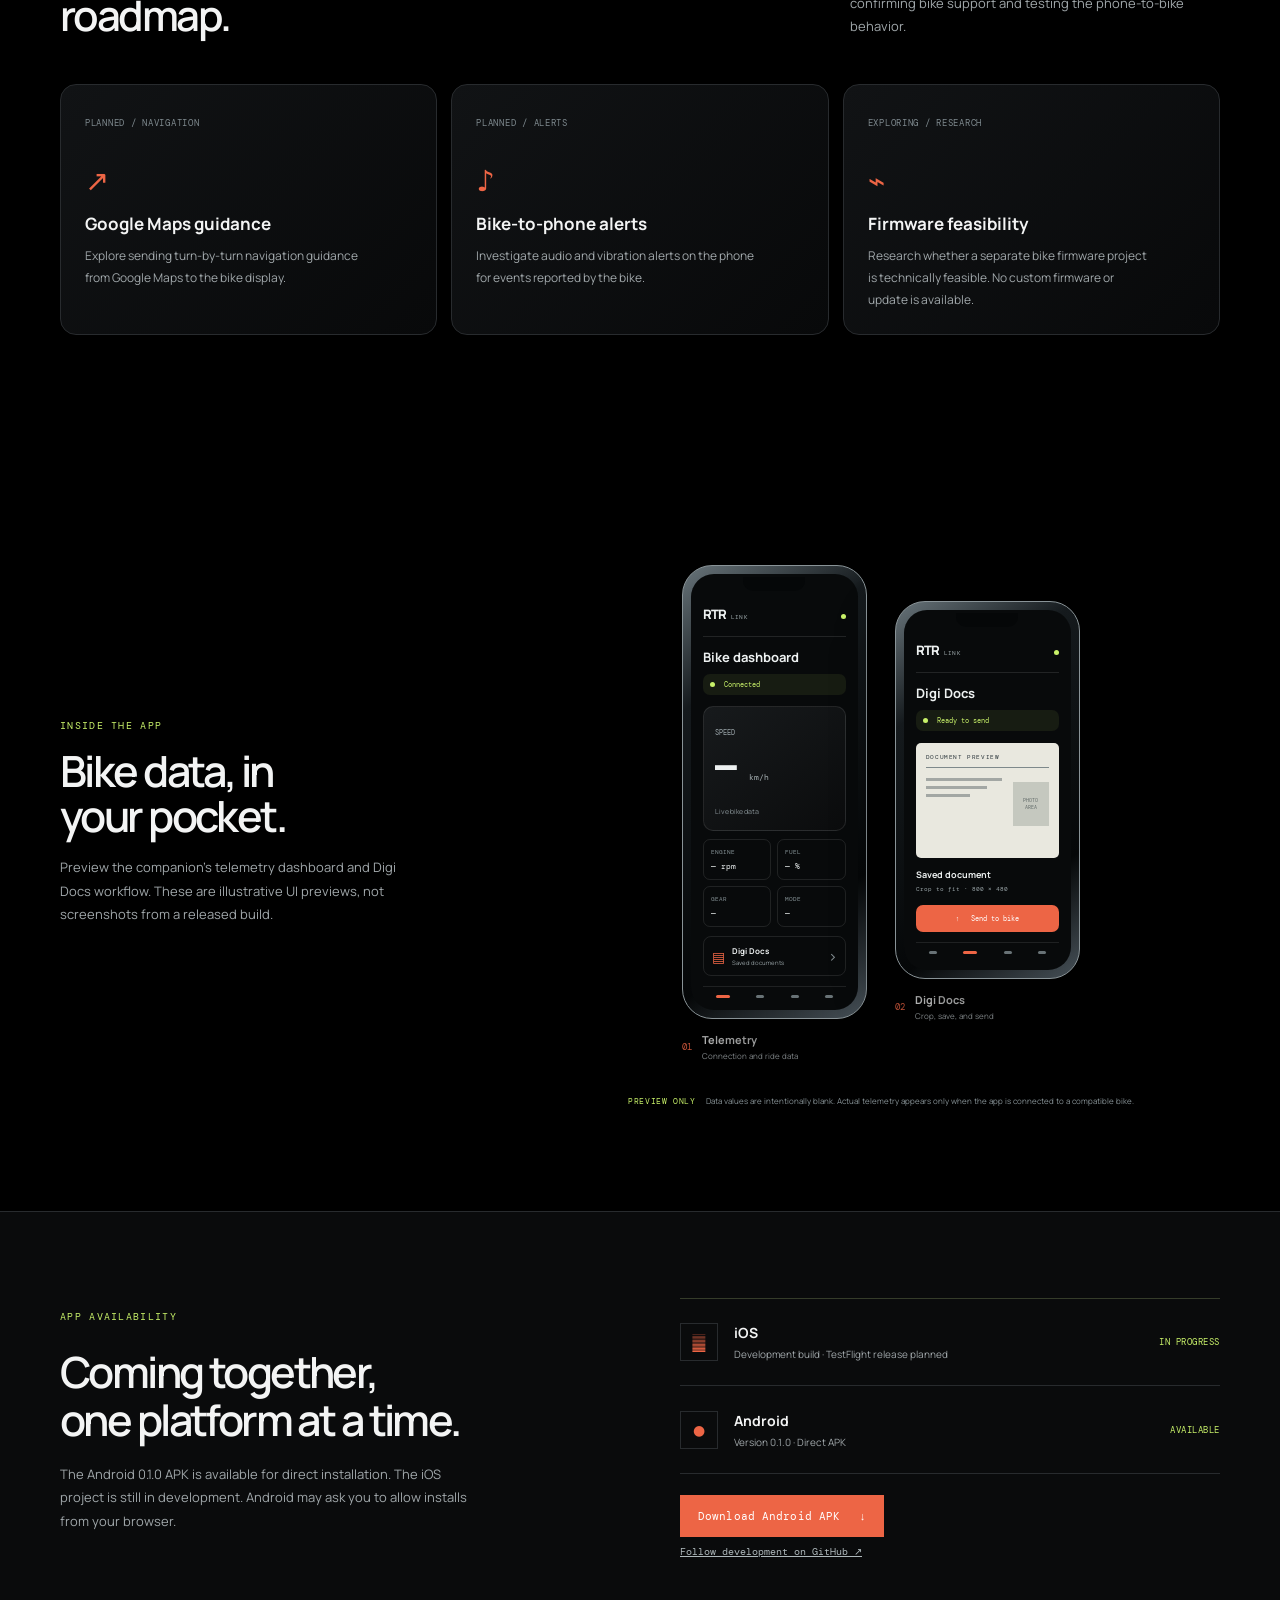
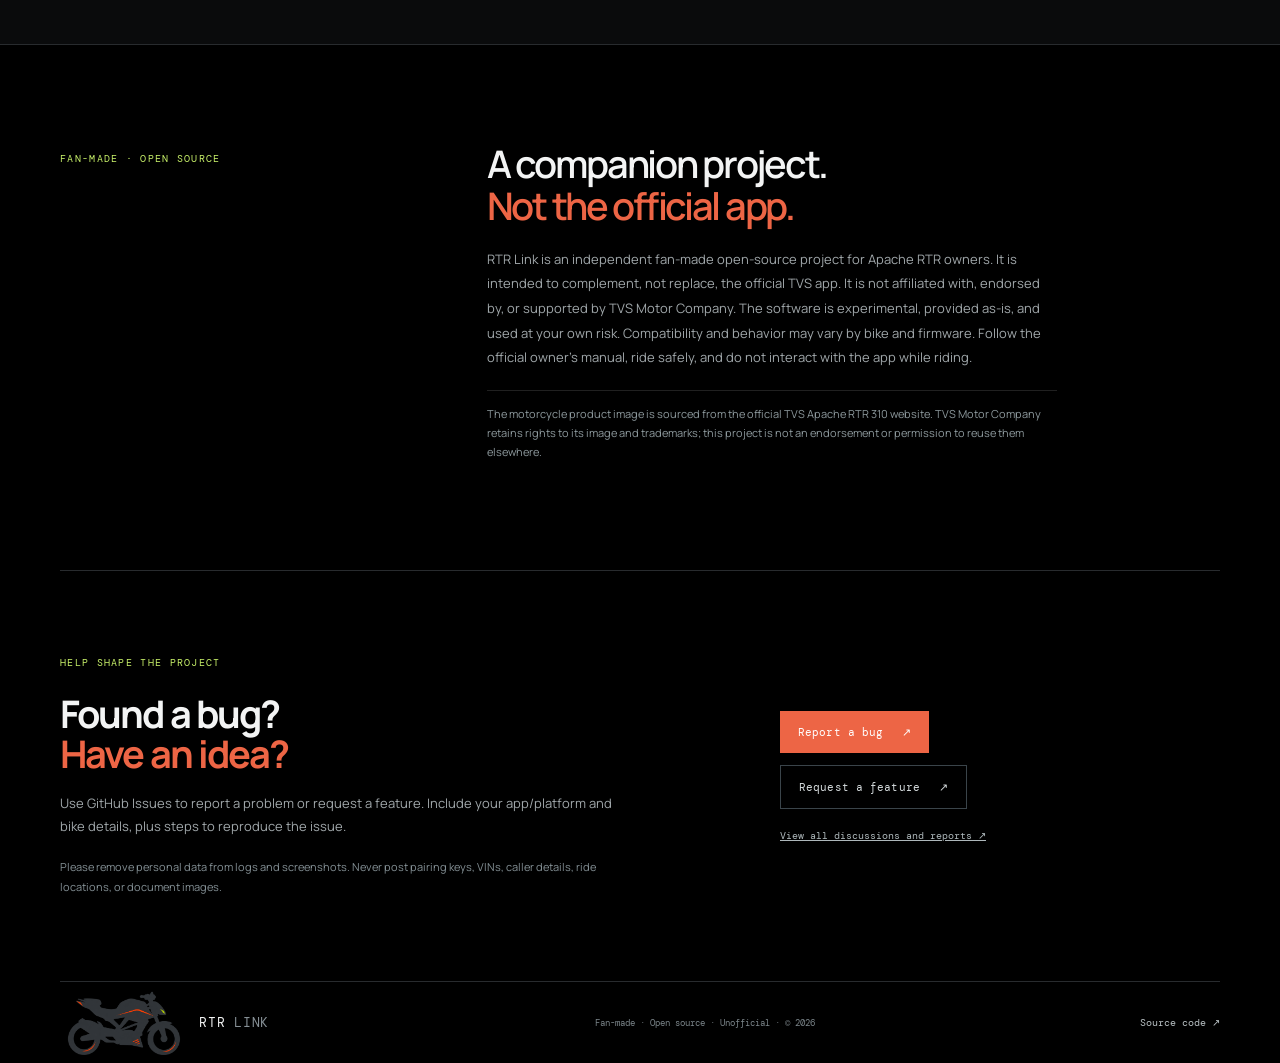
==== commit 2ce2d4bd: "Publish Android 0.1.0 APK download" ====
--- a/index.html
+++ b/index.html
@@ -109,11 +109,12 @@
 
       <section class="download-section" id="downloads">
         <div class="download-inner wrap">
-          <div><p class="eyebrow">APP AVAILABILITY</p><h2>Coming together,<br />one platform at a time.</h2><p class="download-copy">The iOS project is in development. Android source and installable builds are not available yet. Follow the repository for progress and release announcements.</p></div>
+          <div><p class="eyebrow">APP AVAILABILITY</p><h2>Coming together,<br />one platform at a time.</h2><p class="download-copy">The Android 0.1.0 APK is available for direct installation. The iOS project is still in development. Android may ask you to allow installs from your browser.</p></div>
           <div class="platform-list">
             <div class="platform-row"><div class="platform-icon"></div><div><b>iOS</b><span>Development build · TestFlight release planned</span></div><span class="platform-state">IN PROGRESS</span></div>
-            <div class="platform-row"><div class="platform-icon android">●</div><div><b>Android</b><span>App source and APK not available yet</span></div><span class="platform-state state-muted">PLANNED</span></div>
-            <a class="button button-light" href="https://github.com/Senthamiz13/rtr310-ble-companion" target="_blank" rel="noreferrer">Follow development on GitHub <span aria-hidden="true">↗</span></a>
+            <div class="platform-row"><div class="platform-icon android">●</div><div><b>Android</b><span>Version 0.1.0 · Direct APK</span></div><span class="platform-state">AVAILABLE</span></div>
+            <a class="button button-light" href="downloads/rtr-link-android-0.1.0.apk" download>Download Android APK <span aria-hidden="true">↓</span></a>
+            <a class="all-issues" href="https://github.com/Senthamiz13/rtr310-ble-companion" target="_blank" rel="noreferrer">Follow development on GitHub ↗</a>
           </div>
         </div>
       </section>
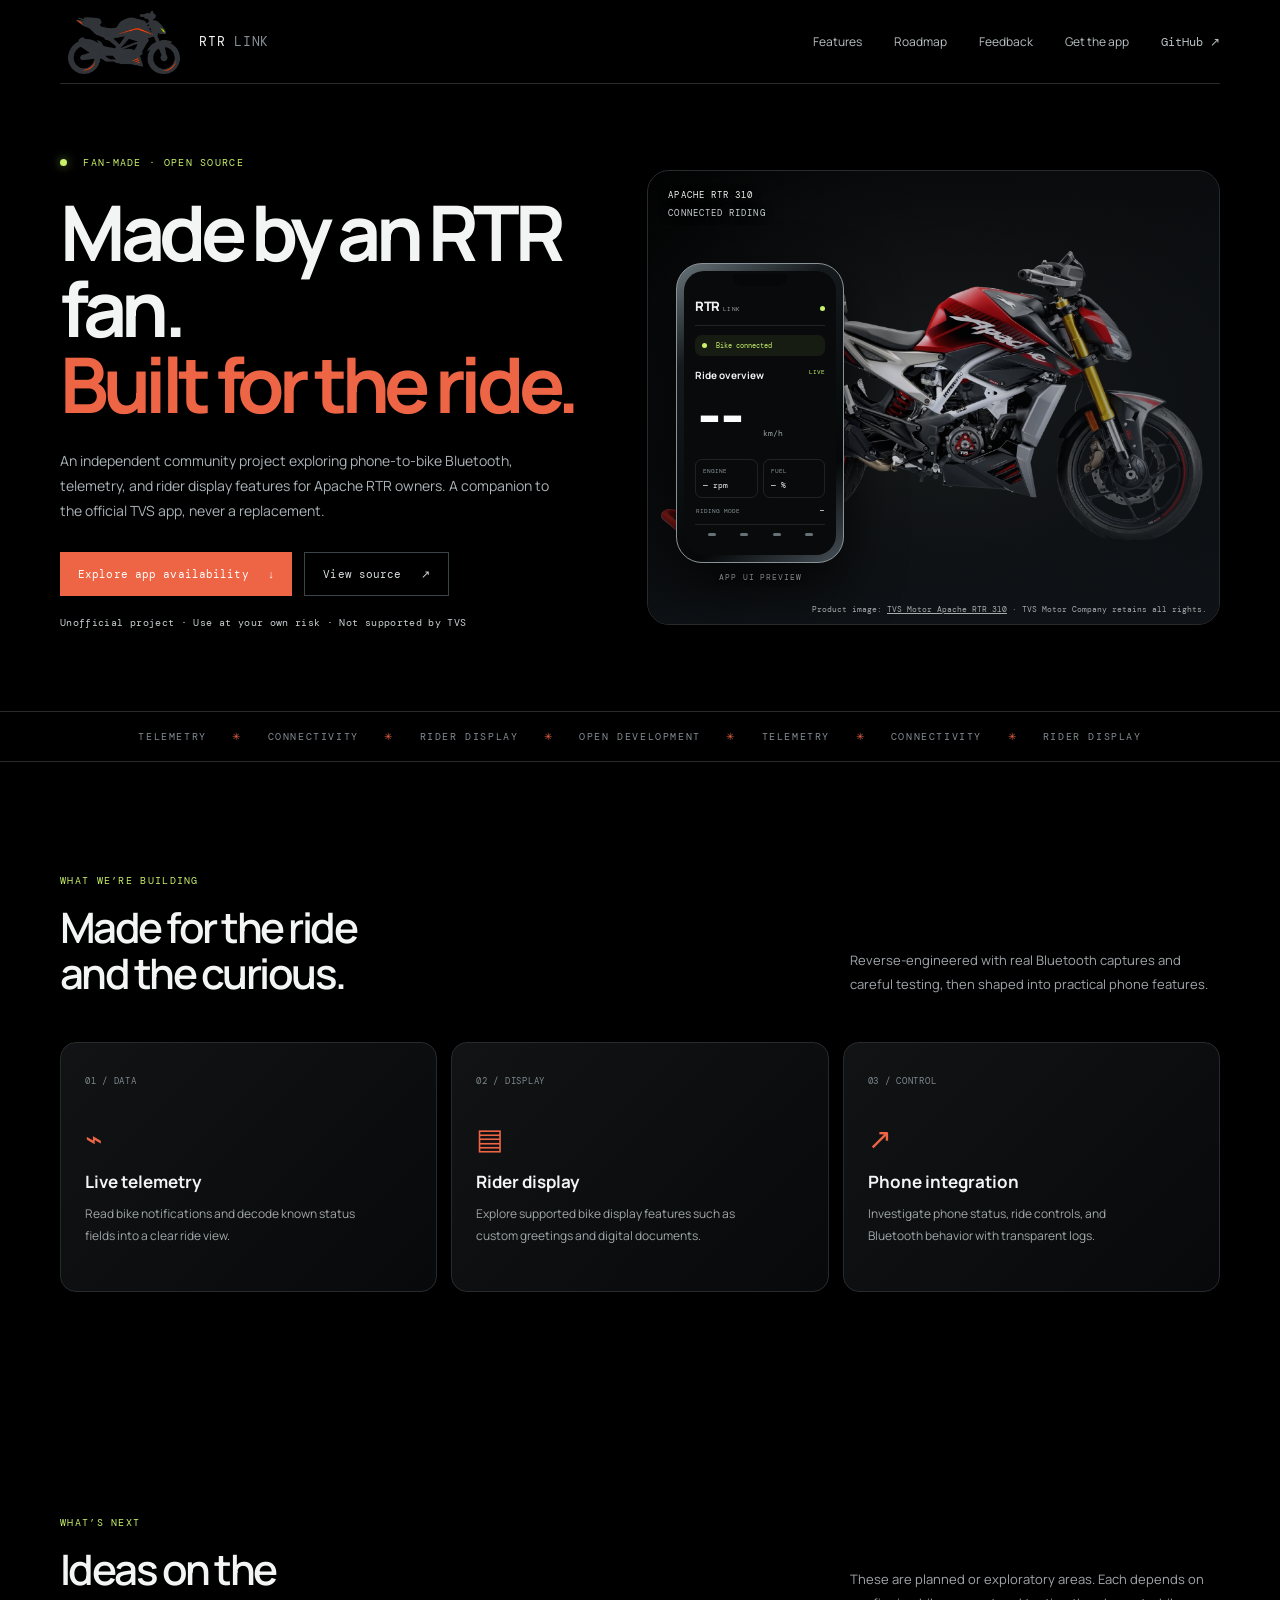
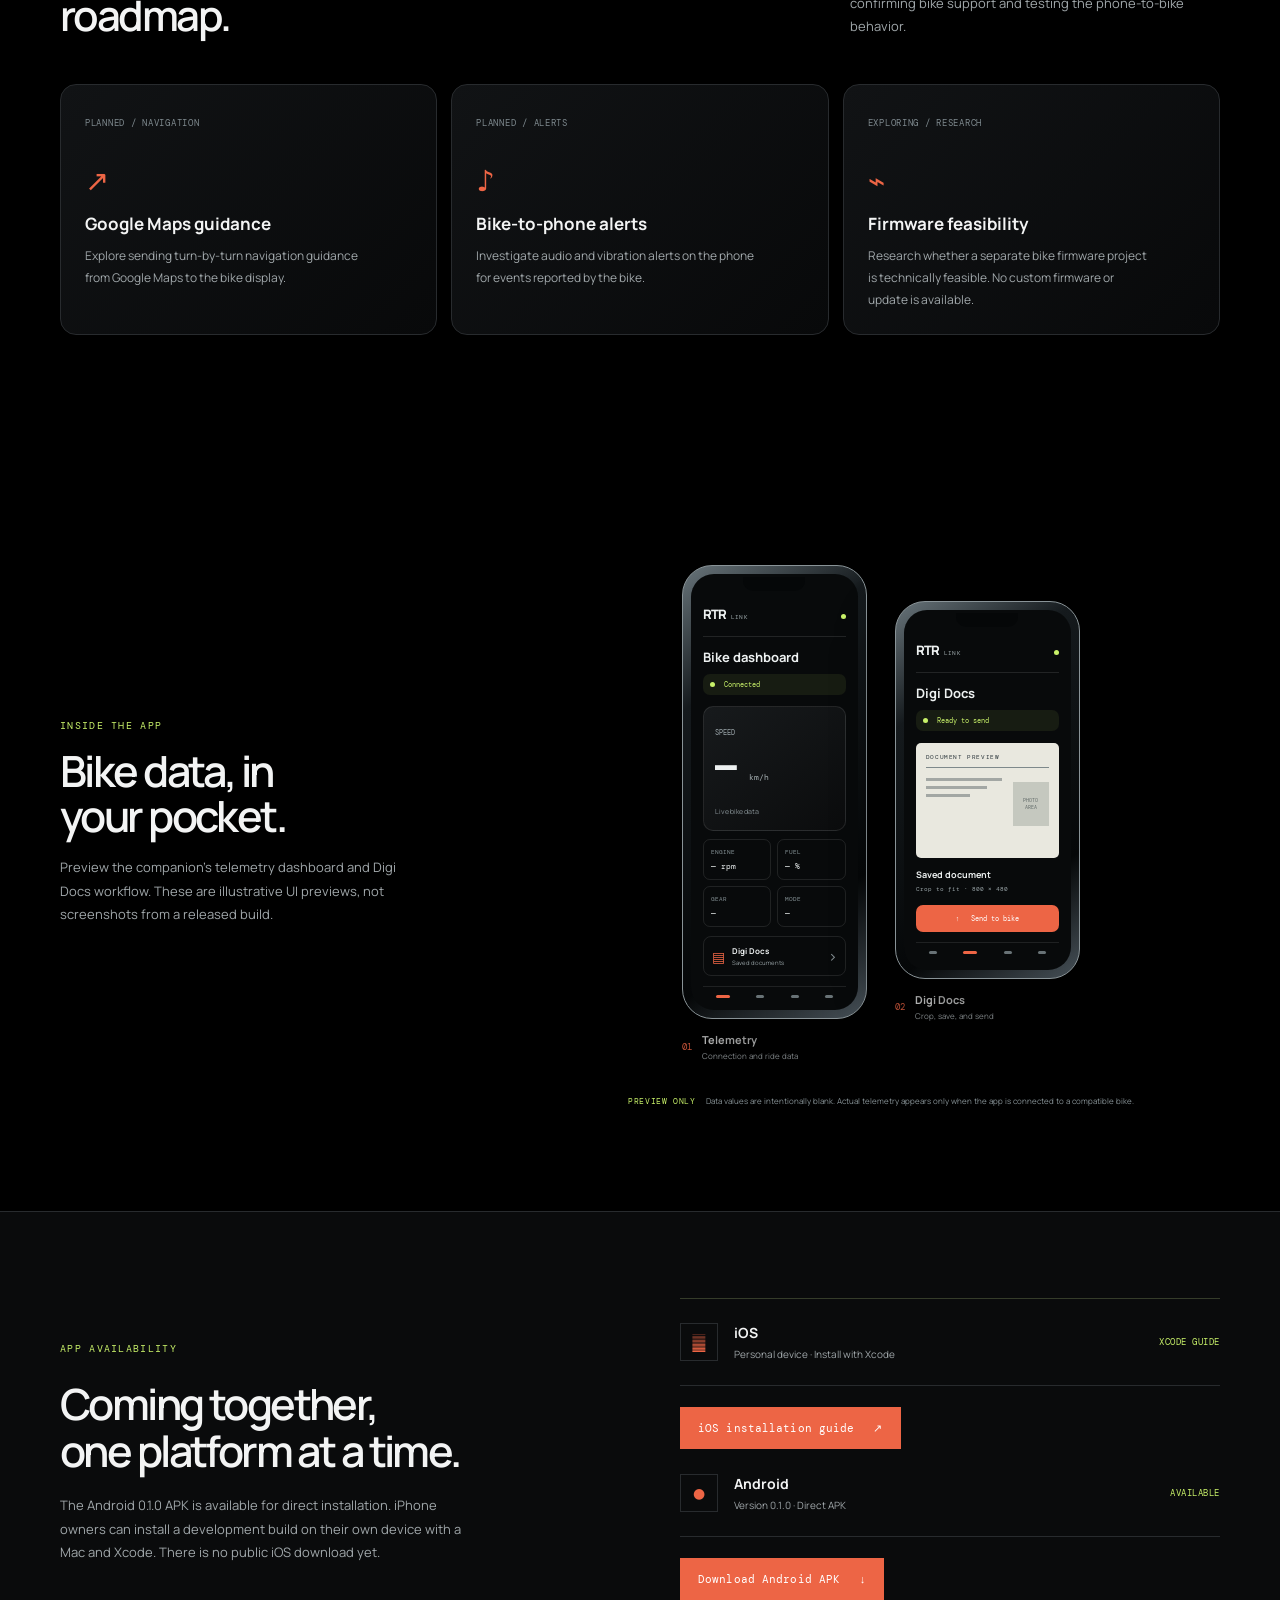
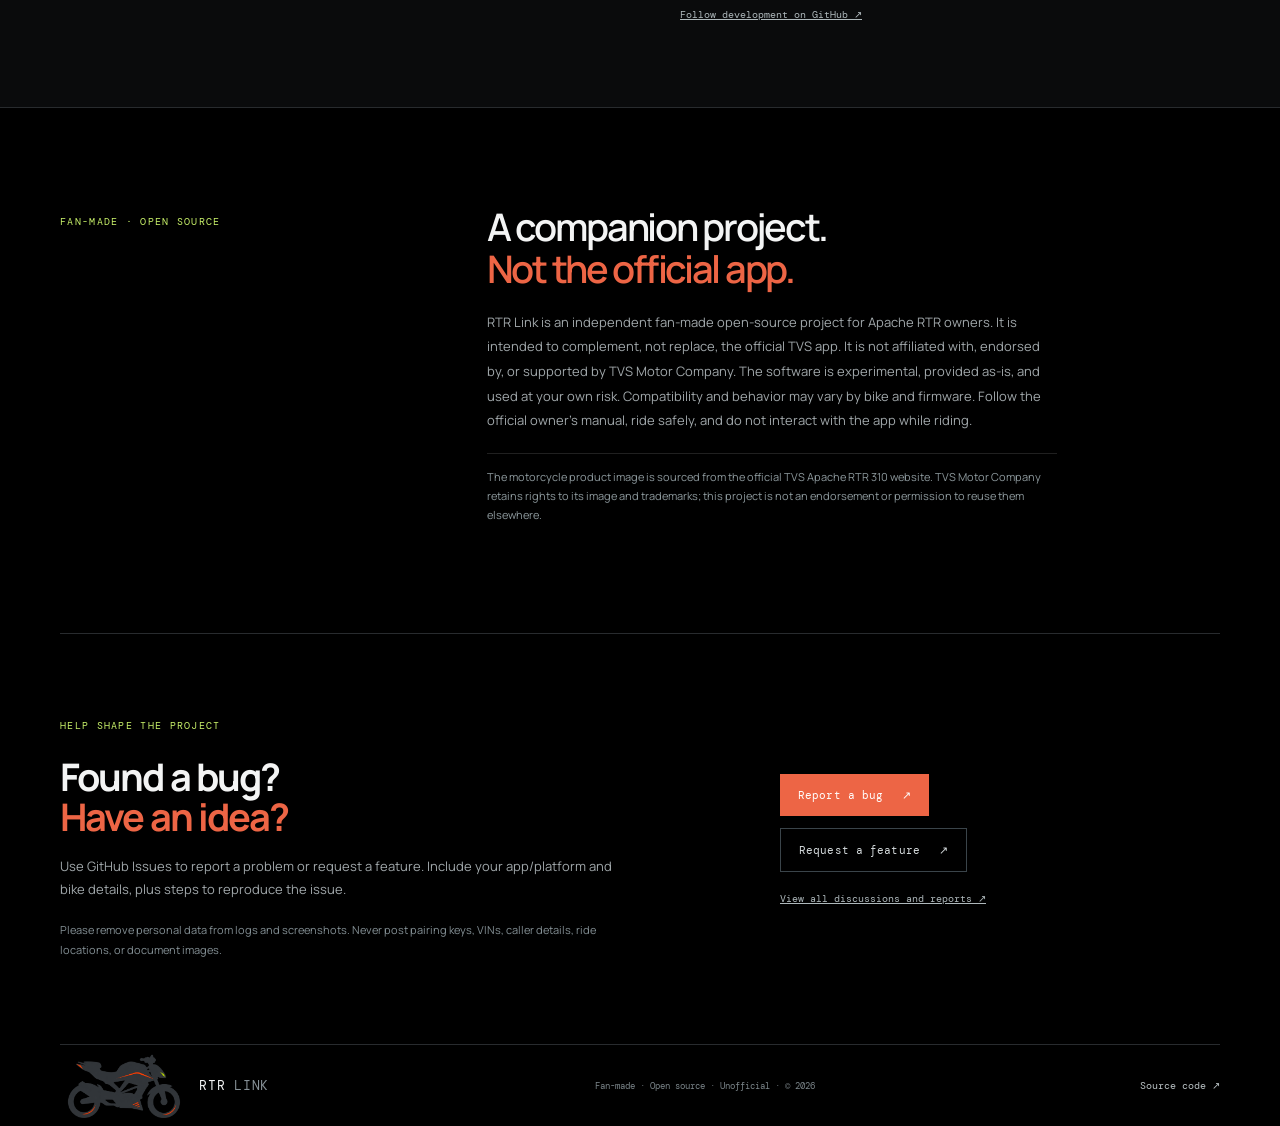
==== commit 05054556: "Add iOS Xcode installation guide" ====
--- a/index.html
+++ b/index.html
@@ -109,9 +109,10 @@
 
       <section class="download-section" id="downloads">
         <div class="download-inner wrap">
-          <div><p class="eyebrow">APP AVAILABILITY</p><h2>Coming together,<br />one platform at a time.</h2><p class="download-copy">The Android 0.1.0 APK is available for direct installation. The iOS project is still in development. Android may ask you to allow installs from your browser.</p></div>
+          <div><p class="eyebrow">APP AVAILABILITY</p><h2>Coming together,<br />one platform at a time.</h2><p class="download-copy">The Android 0.1.0 APK is available for direct installation. iPhone owners can install a development build on their own device with a Mac and Xcode. There is no public iOS download yet.</p></div>
           <div class="platform-list">
-            <div class="platform-row"><div class="platform-icon"></div><div><b>iOS</b><span>Development build · TestFlight release planned</span></div><span class="platform-state">IN PROGRESS</span></div>
+            <div class="platform-row"><div class="platform-icon"></div><div><b>iOS</b><span>Personal device · Install with Xcode</span></div><span class="platform-state">XCODE GUIDE</span></div>
+            <a class="button button-light" href="ios-install.html">iOS installation guide <span aria-hidden="true">↗</span></a>
             <div class="platform-row"><div class="platform-icon android">●</div><div><b>Android</b><span>Version 0.1.0 · Direct APK</span></div><span class="platform-state">AVAILABLE</span></div>
             <a class="button button-light" href="downloads/rtr-link-android-0.1.0.apk" download>Download Android APK <span aria-hidden="true">↓</span></a>
             <a class="all-issues" href="https://github.com/Senthamiz13/rtr310-ble-companion" target="_blank" rel="noreferrer">Follow development on GitHub ↗</a>
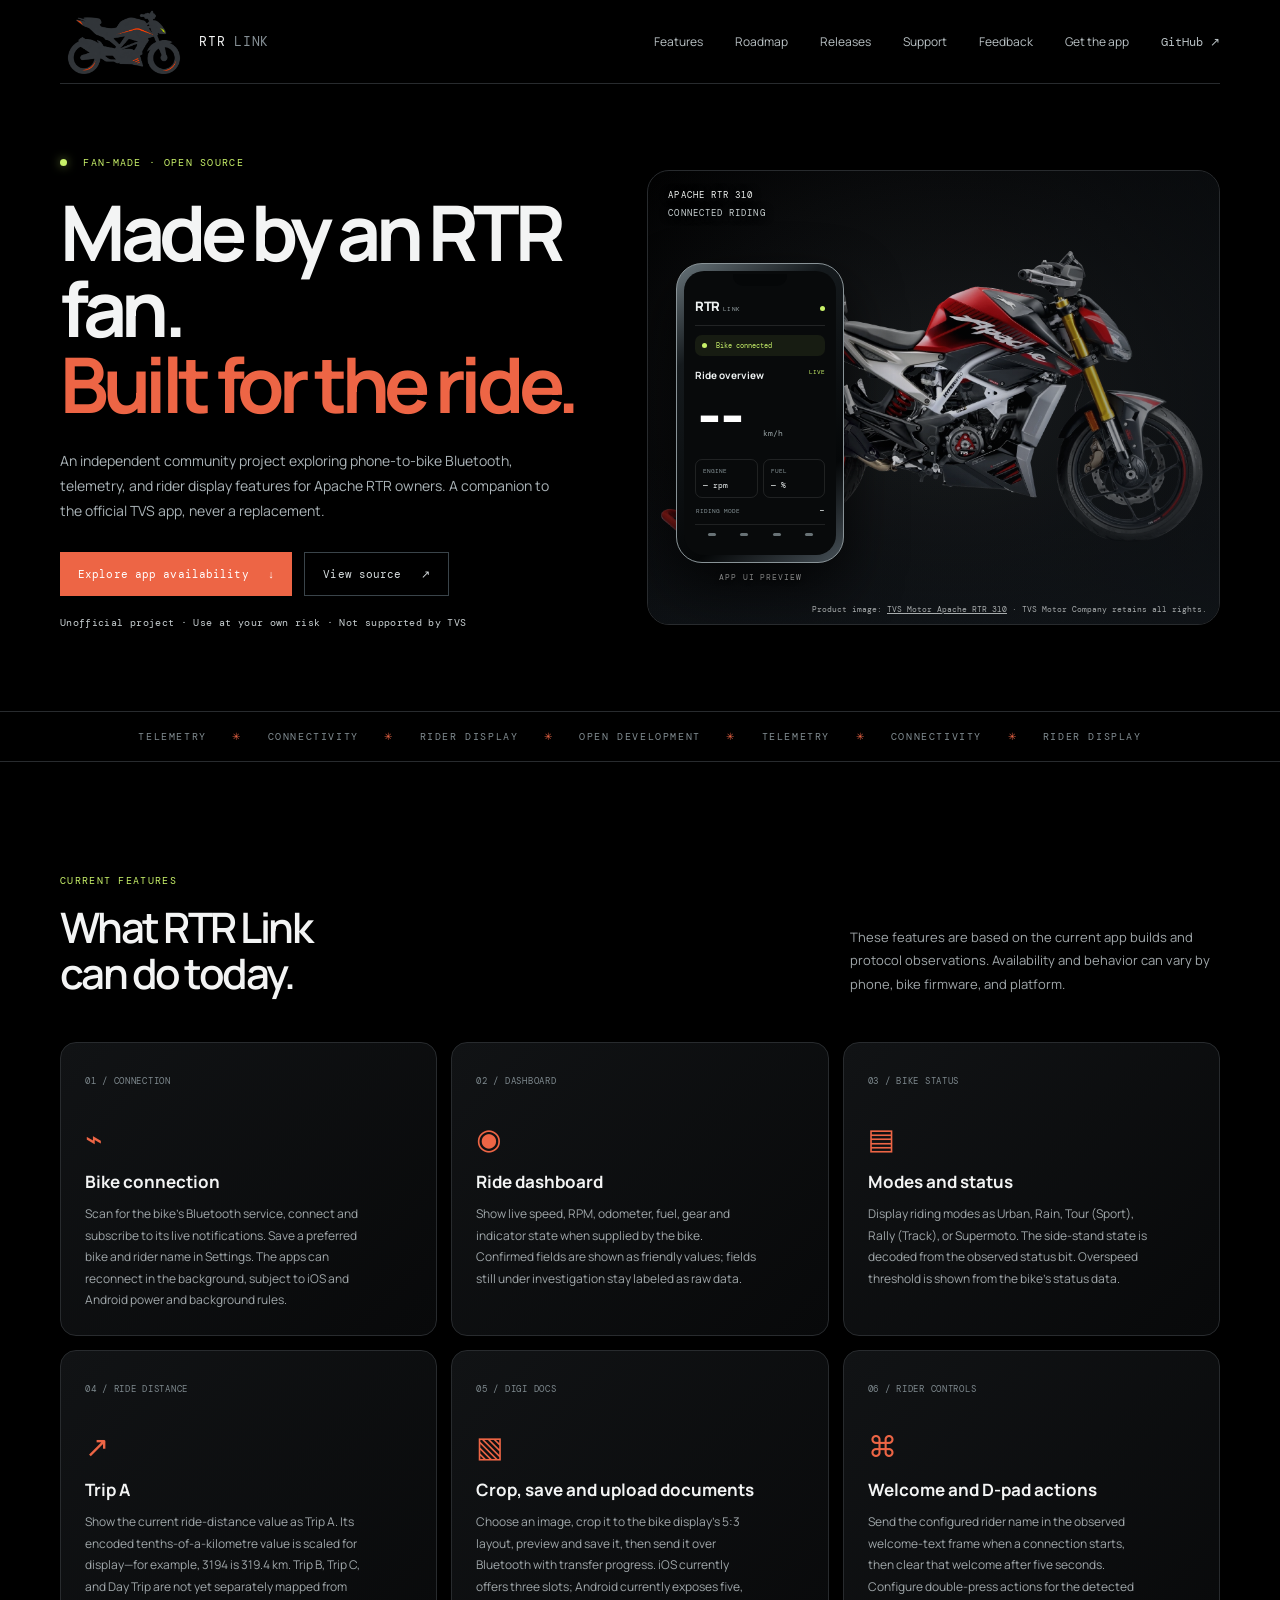
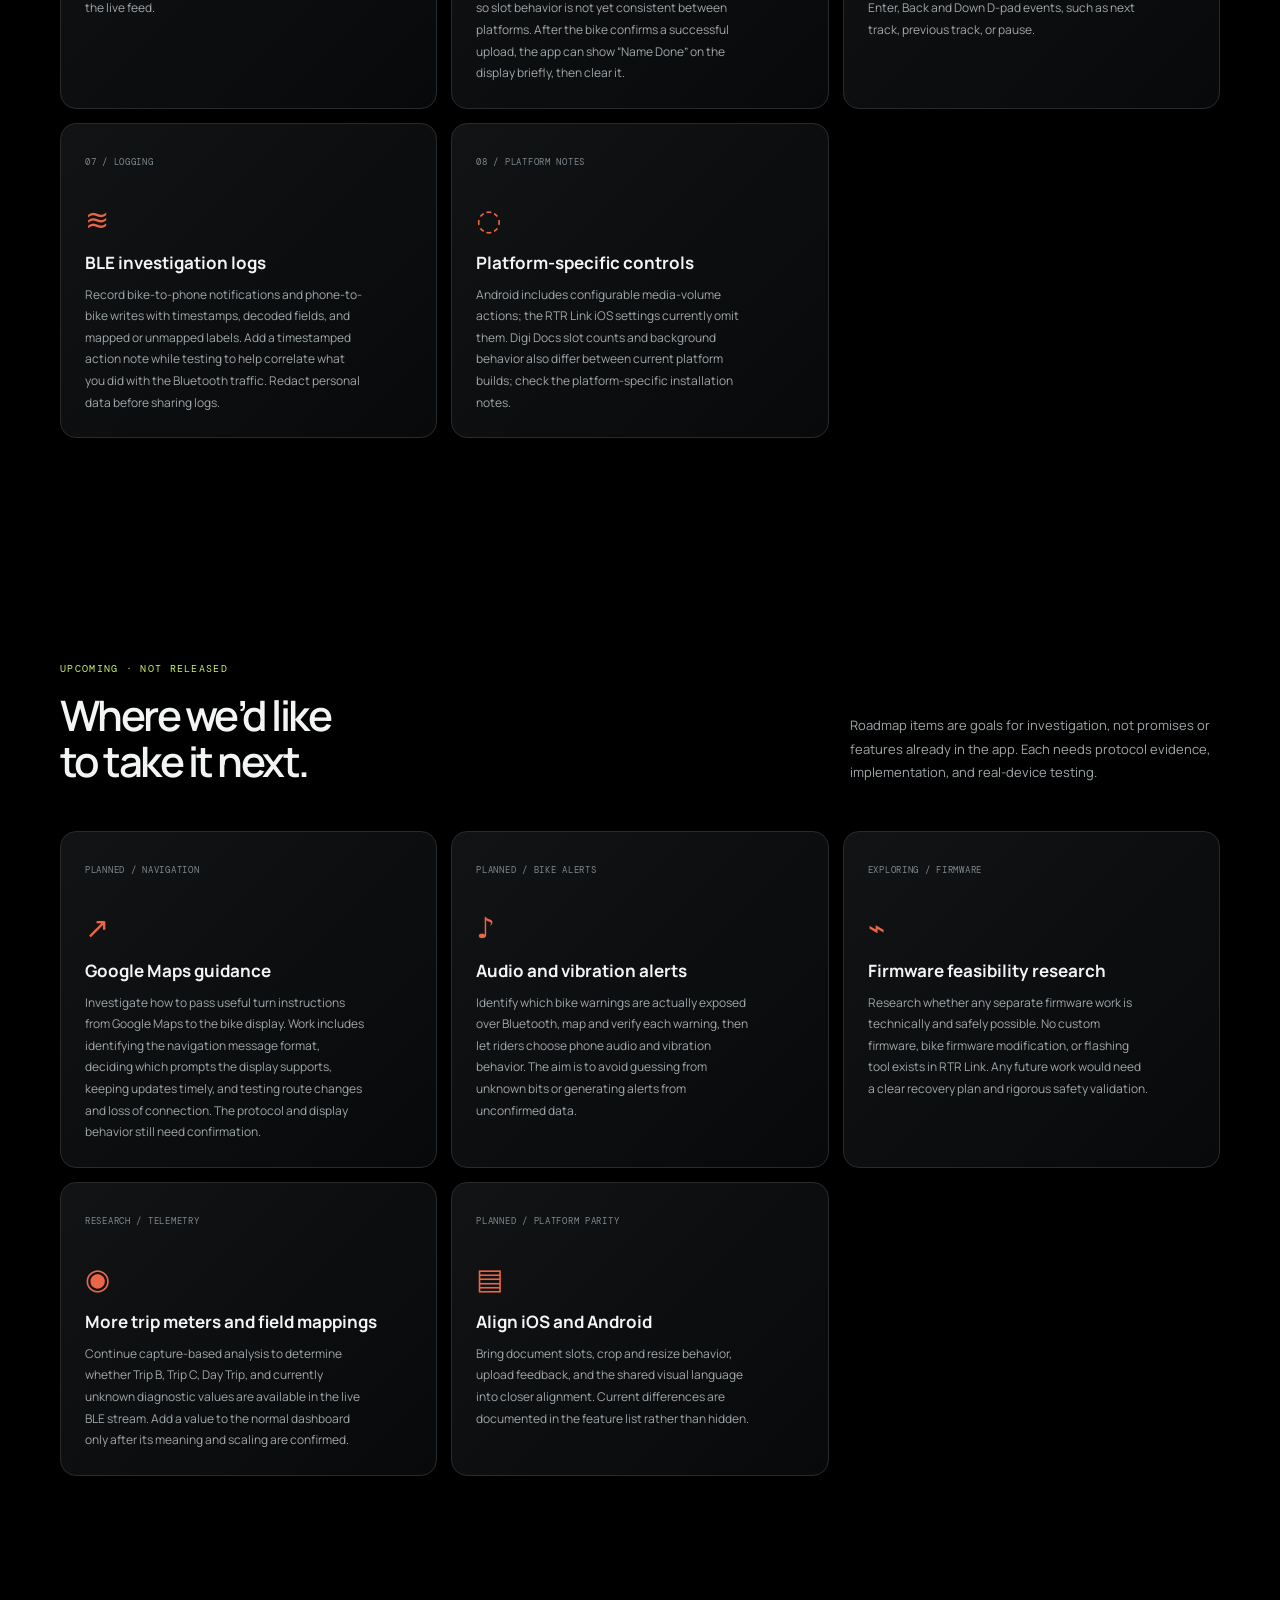
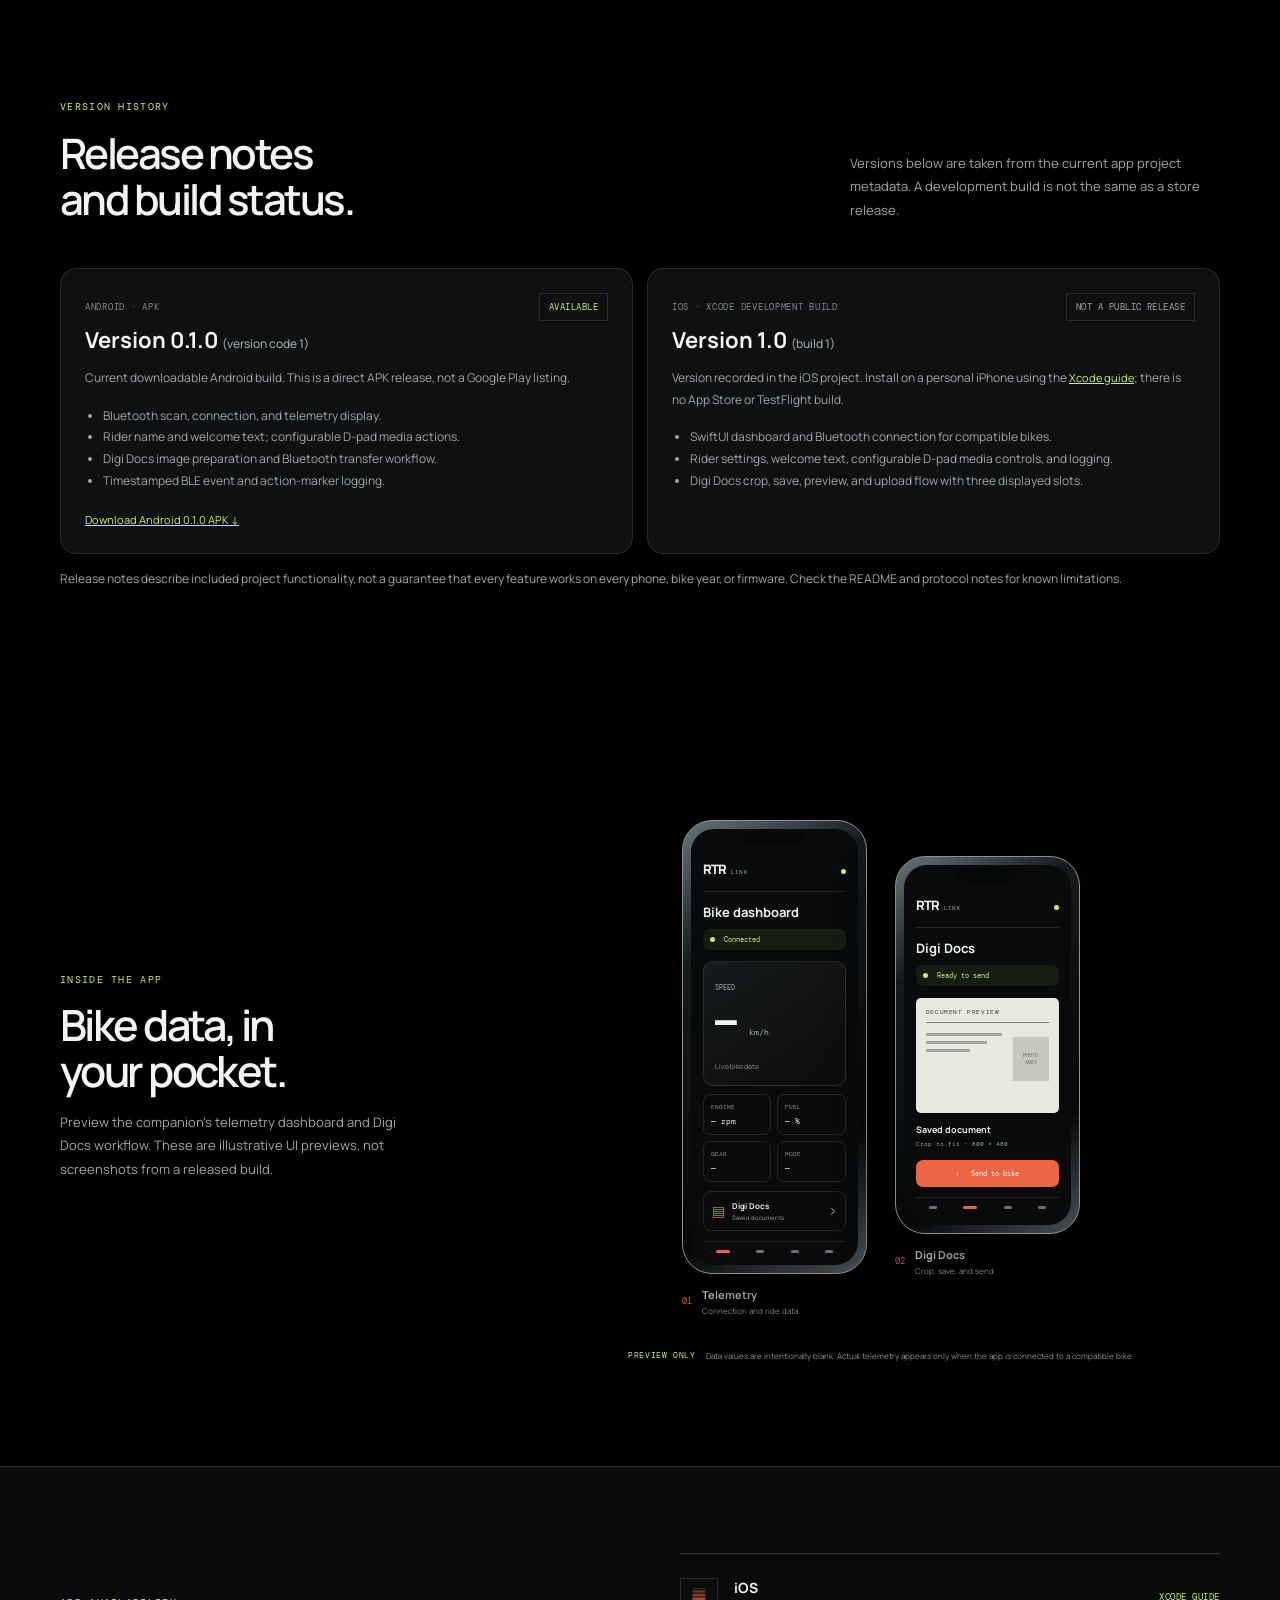
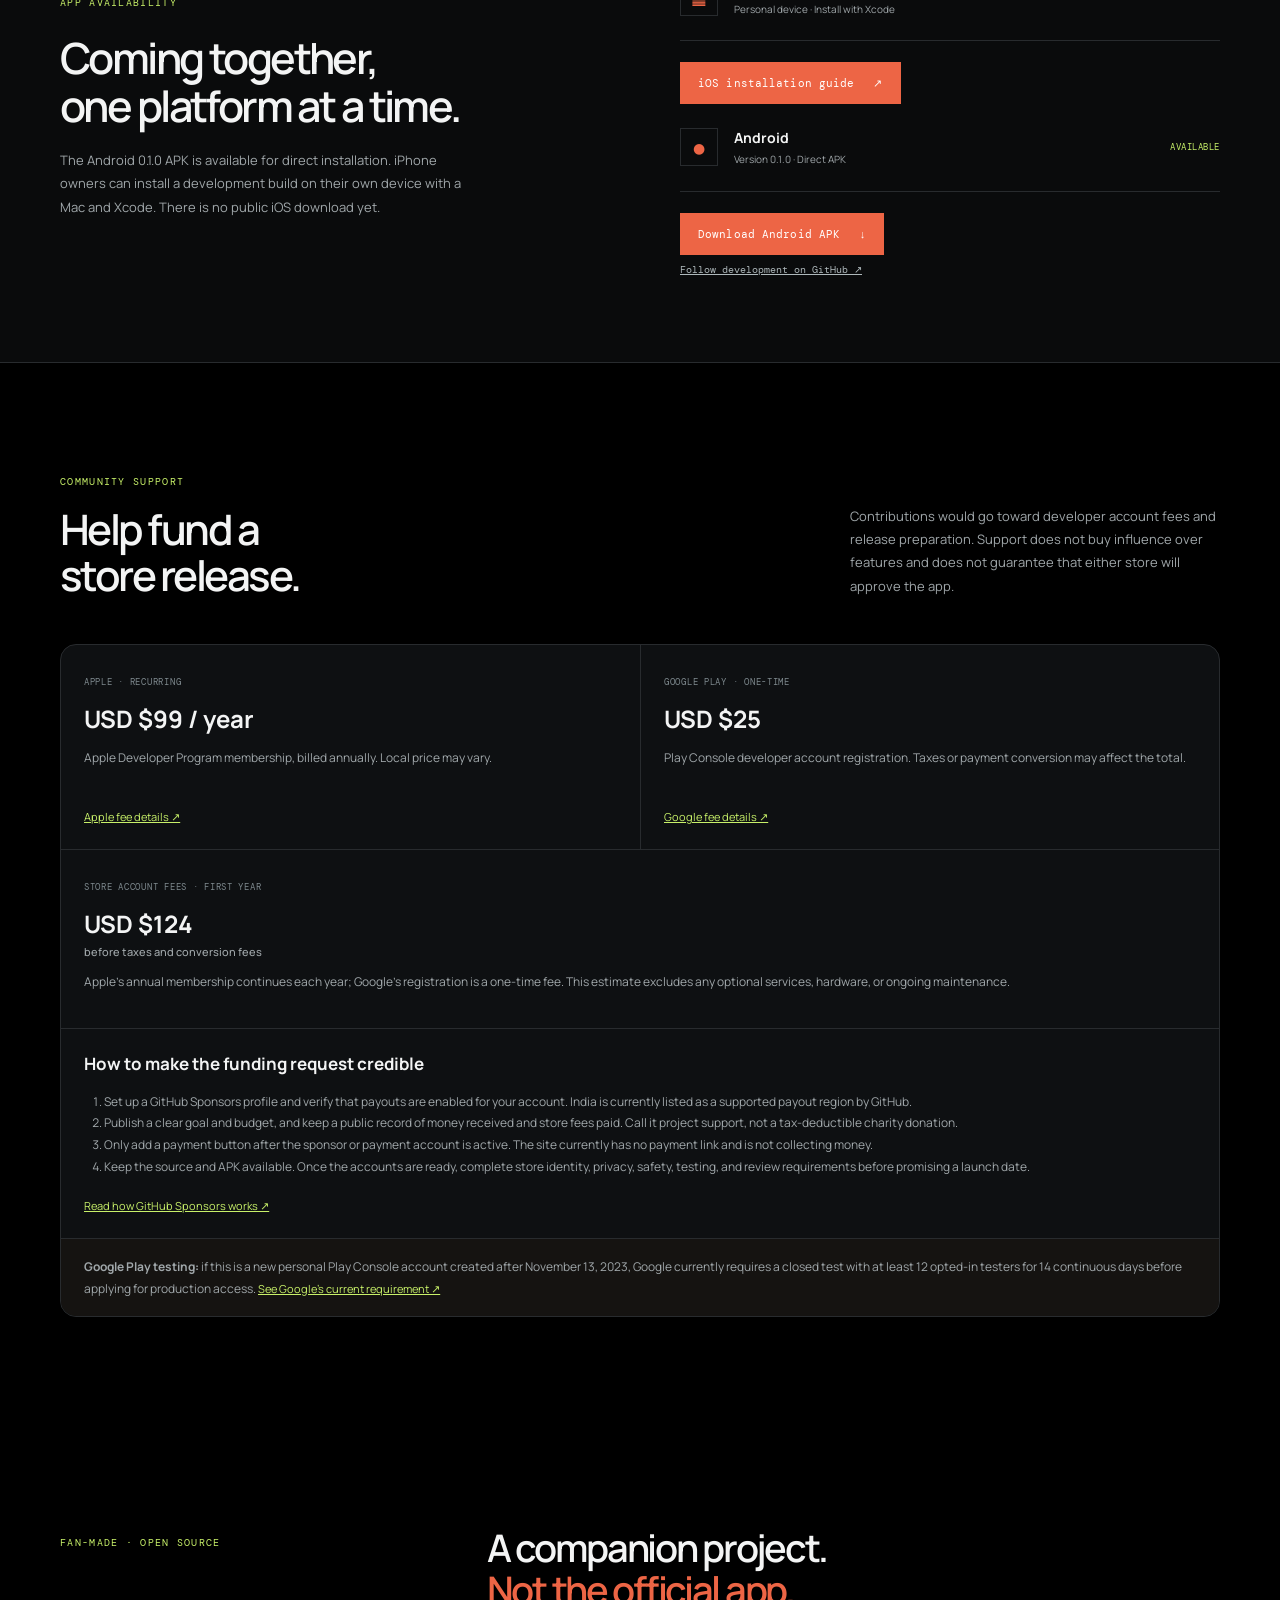
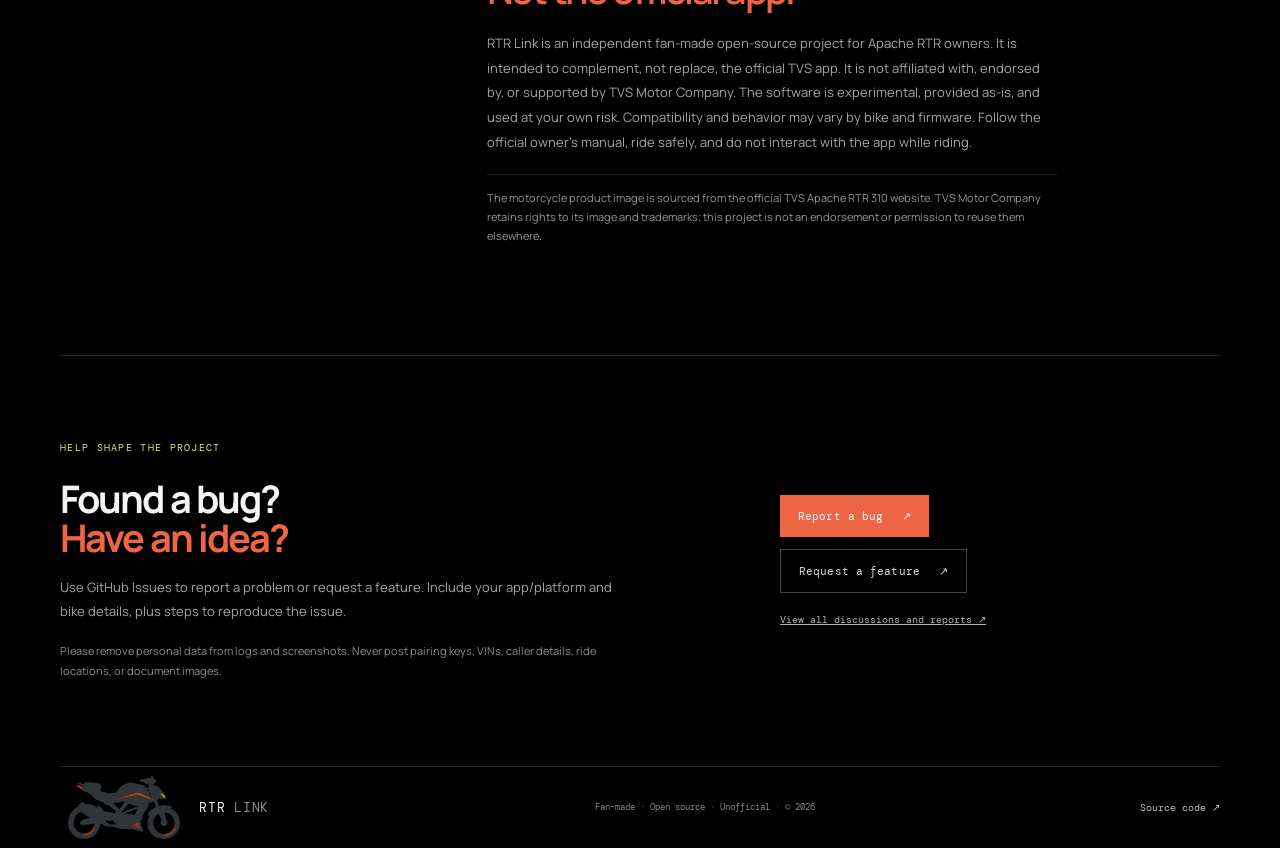
==== commit 60c7ce10: "Expand feature, release, and funding information" ====
--- a/index.html
+++ b/index.html
@@ -18,6 +18,8 @@
       <nav aria-label="Main navigation">
         <a href="#features">Features</a>
         <a href="#roadmap">Roadmap</a>
+        <a href="#release-notes">Releases</a>
+        <a href="#support">Support</a>
         <a href="#feedback">Feedback</a>
         <a href="#downloads">Get the app</a>
         <a class="nav-github" href="https://github.com/Senthamiz13/rtr310-ble-companion" target="_blank" rel="noreferrer">GitHub <span aria-hidden="true">↗</span></a>
@@ -59,20 +61,36 @@
       <section class="ticker" aria-label="Project topics"><div class="ticker-inner">TELEMETRY <span>✳</span> CONNECTIVITY <span>✳</span> RIDER DISPLAY <span>✳</span> OPEN DEVELOPMENT <span>✳</span> TELEMETRY <span>✳</span> CONNECTIVITY <span>✳</span> RIDER DISPLAY</div></section>
 
       <section class="features wrap" id="features">
-        <div class="section-heading"><p class="eyebrow">WHAT WE’RE BUILDING</p><h2>Made for the ride<br />and the curious.</h2><p>Reverse-engineered with real Bluetooth captures and careful testing, then shaped into practical phone features.</p></div>
+        <div class="section-heading"><p class="eyebrow">CURRENT FEATURES</p><h2>What RTR Link<br />can do today.</h2><p>These features are based on the current app builds and protocol observations. Availability and behavior can vary by phone, bike firmware, and platform.</p></div>
         <div class="feature-grid">
-          <article class="feature-card"><span class="feature-number">01 / DATA</span><div class="feature-icon">⌁</div><h3>Live telemetry</h3><p>Read bike notifications and decode known status fields into a clear ride view.</p></article>
-          <article class="feature-card"><span class="feature-number">02 / DISPLAY</span><div class="feature-icon">▤</div><h3>Rider display</h3><p>Explore supported bike display features such as custom greetings and digital documents.</p></article>
-          <article class="feature-card"><span class="feature-number">03 / CONTROL</span><div class="feature-icon">↗</div><h3>Phone integration</h3><p>Investigate phone status, ride controls, and Bluetooth behavior with transparent logs.</p></article>
+          <article class="feature-card"><span class="feature-number">01 / CONNECTION</span><div class="feature-icon">⌁</div><h3>Bike connection</h3><p>Scan for the bike’s Bluetooth service, connect and subscribe to its live notifications. Save a preferred bike and rider name in Settings. The apps can reconnect in the background, subject to iOS and Android power and background rules.</p></article>
+          <article class="feature-card"><span class="feature-number">02 / DASHBOARD</span><div class="feature-icon">◉</div><h3>Ride dashboard</h3><p>Show live speed, RPM, odometer, fuel, gear and indicator state when supplied by the bike. Confirmed fields are shown as friendly values; fields still under investigation stay labeled as raw data.</p></article>
+          <article class="feature-card"><span class="feature-number">03 / BIKE STATUS</span><div class="feature-icon">▤</div><h3>Modes and status</h3><p>Display riding modes as Urban, Rain, Tour (Sport), Rally (Track), or Supermoto. The side-stand state is decoded from the observed status bit. Overspeed threshold is shown from the bike’s status data.</p></article>
+          <article class="feature-card"><span class="feature-number">04 / RIDE DISTANCE</span><div class="feature-icon">↗</div><h3>Trip A</h3><p>Show the current ride-distance value as Trip A. Its encoded tenths-of-a-kilometre value is scaled for display—for example, 3194 is 319.4 km. Trip B, Trip C, and Day Trip are not yet separately mapped from the live feed.</p></article>
+          <article class="feature-card"><span class="feature-number">05 / DIGI DOCS</span><div class="feature-icon">▧</div><h3>Crop, save and upload documents</h3><p>Choose an image, crop it to the bike display’s 5:3 layout, preview and save it, then send it over Bluetooth with transfer progress. iOS currently offers three slots; Android currently exposes five, so slot behavior is not yet consistent between platforms. After the bike confirms a successful upload, the app can show “Name Done” on the display briefly, then clear it.</p></article>
+          <article class="feature-card"><span class="feature-number">06 / RIDER CONTROLS</span><div class="feature-icon">⌘</div><h3>Welcome and D-pad actions</h3><p>Send the configured rider name in the observed welcome-text frame when a connection starts, then clear that welcome after five seconds. Configure double-press actions for the detected Enter, Back and Down D-pad events, such as next track, previous track, or pause.</p></article>
+          <article class="feature-card"><span class="feature-number">07 / LOGGING</span><div class="feature-icon">≋</div><h3>BLE investigation logs</h3><p>Record bike-to-phone notifications and phone-to-bike writes with timestamps, decoded fields, and mapped or unmapped labels. Add a timestamped action note while testing to help correlate what you did with the Bluetooth traffic. Redact personal data before sharing logs.</p></article>
+          <article class="feature-card"><span class="feature-number">08 / PLATFORM NOTES</span><div class="feature-icon">◌</div><h3>Platform-specific controls</h3><p>Android includes configurable media-volume actions; the RTR Link iOS settings currently omit them. Digi Docs slot counts and background behavior also differ between current platform builds; check the platform-specific installation notes.</p></article>
         </div>
       </section>
 
       <section class="features wrap roadmap-section" id="roadmap">
-        <div class="section-heading"><p class="eyebrow">WHAT’S NEXT</p><h2>Ideas on the<br />roadmap.</h2><p>These are planned or exploratory areas. Each depends on confirming bike support and testing the phone-to-bike behavior.</p></div>
+        <div class="section-heading"><p class="eyebrow">UPCOMING · NOT RELEASED</p><h2>Where we’d like<br />to take it next.</h2><p>Roadmap items are goals for investigation, not promises or features already in the app. Each needs protocol evidence, implementation, and real-device testing.</p></div>
         <div class="feature-grid">
-          <article class="feature-card"><span class="feature-number">PLANNED / NAVIGATION</span><div class="feature-icon">↗</div><h3>Google Maps guidance</h3><p>Explore sending turn-by-turn navigation guidance from Google Maps to the bike display.</p></article>
-          <article class="feature-card"><span class="feature-number">PLANNED / ALERTS</span><div class="feature-icon">♪</div><h3>Bike-to-phone alerts</h3><p>Investigate audio and vibration alerts on the phone for events reported by the bike.</p></article>
-          <article class="feature-card"><span class="feature-number">EXPLORING / RESEARCH</span><div class="feature-icon">⌁</div><h3>Firmware feasibility</h3><p>Research whether a separate bike firmware project is technically feasible. No custom firmware or update is available.</p></article>
+          <article class="feature-card"><span class="feature-number">PLANNED / NAVIGATION</span><div class="feature-icon">↗</div><h3>Google Maps guidance</h3><p>Investigate how to pass useful turn instructions from Google Maps to the bike display. Work includes identifying the navigation message format, deciding which prompts the display supports, keeping updates timely, and testing route changes and loss of connection. The protocol and display behavior still need confirmation.</p></article>
+          <article class="feature-card"><span class="feature-number">PLANNED / BIKE ALERTS</span><div class="feature-icon">♪</div><h3>Audio and vibration alerts</h3><p>Identify which bike warnings are actually exposed over Bluetooth, map and verify each warning, then let riders choose phone audio and vibration behavior. The aim is to avoid guessing from unknown bits or generating alerts from unconfirmed data.</p></article>
+          <article class="feature-card"><span class="feature-number">EXPLORING / FIRMWARE</span><div class="feature-icon">⌁</div><h3>Firmware feasibility research</h3><p>Research whether any separate firmware work is technically and safely possible. No custom firmware, bike firmware modification, or flashing tool exists in RTR Link. Any future work would need a clear recovery plan and rigorous safety validation.</p></article>
+          <article class="feature-card"><span class="feature-number">RESEARCH / TELEMETRY</span><div class="feature-icon">◉</div><h3>More trip meters and field mappings</h3><p>Continue capture-based analysis to determine whether Trip B, Trip C, Day Trip, and currently unknown diagnostic values are available in the live BLE stream. Add a value to the normal dashboard only after its meaning and scaling are confirmed.</p></article>
+          <article class="feature-card"><span class="feature-number">PLANNED / PLATFORM PARITY</span><div class="feature-icon">▤</div><h3>Align iOS and Android</h3><p>Bring document slots, crop and resize behavior, upload feedback, and the shared visual language into closer alignment. Current differences are documented in the feature list rather than hidden.</p></article>
+        </div>
+      </section>
+
+      <section class="features wrap release-section" id="release-notes">
+        <div class="section-heading"><p class="eyebrow">VERSION HISTORY</p><h2>Release notes<br />and build status.</h2><p>Versions below are taken from the current app project metadata. A development build is not the same as a store release.</p></div>
+        <div class="release-list">
+          <article class="release-card"><div class="release-heading"><div><span class="feature-number">ANDROID · APK</span><h3>Version 0.1.0 <small>(version code 1)</small></h3></div><span class="release-badge">AVAILABLE</span></div><p>Current downloadable Android build. This is a direct APK release, not a Google Play listing.</p><ul><li>Bluetooth scan, connection, and telemetry display.</li><li>Rider name and welcome text; configurable D-pad media actions.</li><li>Digi Docs image preparation and Bluetooth transfer workflow.</li><li>Timestamped BLE event and action-marker logging.</li></ul><a href="downloads/rtr-link-android-0.1.0.apk" download>Download Android 0.1.0 APK ↓</a></article>
+          <article class="release-card"><div class="release-heading"><div><span class="feature-number">IOS · XCODE DEVELOPMENT BUILD</span><h3>Version 1.0 <small>(build 1)</small></h3></div><span class="release-badge release-muted">NOT A PUBLIC RELEASE</span></div><p>Version recorded in the iOS project. Install on a personal iPhone using the <a href="ios-install.html">Xcode guide</a>; there is no App Store or TestFlight build.</p><ul><li>SwiftUI dashboard and Bluetooth connection for compatible bikes.</li><li>Rider settings, welcome text, configurable D-pad media controls, and logging.</li><li>Digi Docs crop, save, preview, and upload flow with three displayed slots.</li></ul></article>
+          <p class="release-footnote">Release notes describe included project functionality, not a guarantee that every feature works on every phone, bike year, or firmware. Check the README and protocol notes for known limitations.</p>
         </div>
       </section>
 
@@ -120,6 +138,19 @@
         </div>
       </section>
 
+      <section class="features wrap support-section" id="support">
+        <div class="section-heading"><p class="eyebrow">COMMUNITY SUPPORT</p><h2>Help fund a<br />store release.</h2><p>Contributions would go toward developer account fees and release preparation. Support does not buy influence over features and does not guarantee that either store will approve the app.</p></div>
+        <div class="funding-panel">
+          <div class="funding-costs">
+            <article><span class="feature-number">APPLE · RECURRING</span><strong>USD $99 / year</strong><p>Apple Developer Program membership, billed annually. Local price may vary.</p><a href="https://developer.apple.com/help/account/membership/program-enrollment/" target="_blank" rel="noreferrer">Apple fee details ↗</a></article>
+            <article><span class="feature-number">GOOGLE PLAY · ONE-TIME</span><strong>USD $25</strong><p>Play Console developer account registration. Taxes or payment conversion may affect the total.</p><a href="https://support.google.com/googleplay/android-developer/answer/6112435" target="_blank" rel="noreferrer">Google fee details ↗</a></article>
+          </div>
+          <div class="funding-total"><span class="feature-number">STORE ACCOUNT FEES · FIRST YEAR</span><strong>USD $124 <small>before taxes and conversion fees</small></strong><p>Apple’s annual membership continues each year; Google’s registration is a one-time fee. This estimate excludes any optional services, hardware, or ongoing maintenance.</p></div>
+          <div class="funding-next"><h3>How to make the funding request credible</h3><ol><li>Set up a GitHub Sponsors profile and verify that payouts are enabled for your account. India is currently listed as a supported payout region by GitHub.</li><li>Publish a clear goal and budget, and keep a public record of money received and store fees paid. Call it project support, not a tax-deductible charity donation.</li><li>Only add a payment button after the sponsor or payment account is active. The site currently has no payment link and is not collecting money.</li><li>Keep the source and APK available. Once the accounts are ready, complete store identity, privacy, safety, testing, and review requirements before promising a launch date.</li></ol><a href="https://docs.github.com/en/sponsors/getting-started-with-github-sponsors/about-github-sponsors" target="_blank" rel="noreferrer">Read how GitHub Sponsors works ↗</a></div>
+          <div class="funding-note"><b>Google Play testing:</b> if this is a new personal Play Console account created after November 13, 2023, Google currently requires a closed test with at least 12 opted-in testers for 14 continuous days before applying for production access. <a href="https://support.google.com/googleplay/android-developer/answer/14151465" target="_blank" rel="noreferrer">See Google’s current requirement ↗</a></div>
+        </div>
+      </section>
+
       <section class="principles wrap">
         <p class="eyebrow">FAN-MADE · OPEN SOURCE</p>
         <div><h2>A companion project.<br /><span>Not the official app.</span></h2><p>RTR Link is an independent fan-made open-source project for Apache RTR owners. It is intended to complement, not replace, the official TVS app. It is not affiliated with, endorsed by, or supported by TVS Motor Company. The software is experimental, provided as-is, and used at your own risk. Compatibility and behavior may vary by bike and firmware. Follow the official owner’s manual, ride safely, and do not interact with the app while riding.</p><p class="artwork-note">The motorcycle product image is sourced from the official TVS Apache RTR 310 website. TVS Motor Company retains rights to its image and trademarks; this project is not an endorsement or permission to reuse them elsewhere.</p></div>
--- a/styles.css
+++ b/styles.css
@@ -21,3 +21,4 @@
 .download-section{background:#0a0b0c}
 .brand-mark{width:128px;height:64px;border:0;display:block;object-fit:contain;transform:none}
 @media(max-width:560px){.brand-mark{width:82px;height:42px}}
+.release-list{display:grid;grid-template-columns:repeat(2,minmax(0,1fr));gap:14px}.release-card,.funding-panel{border:1px solid var(--line);background:var(--panel);border-radius:16px;padding:24px}.release-heading{display:flex;align-items:flex-start;justify-content:space-between;gap:14px}.release-card h3{font-size:22px;margin:10px 0 0}.release-card h3 small{font-size:12px;font-weight:500;color:var(--muted)}.release-badge{font:9px var(--mono);letter-spacing:.05em;color:var(--acid);border:1px solid var(--line);padding:7px 9px;white-space:nowrap}.release-badge.release-muted{color:var(--muted)}.release-card p,.release-card li,.release-footnote,.funding-panel p,.funding-next li,.funding-note{color:var(--muted);font-size:12px;line-height:1.8}.release-card ul{padding-left:18px}.release-card a,.funding-panel a{color:var(--acid);font-size:11px}.release-footnote{grid-column:1/-1;margin:0}.funding-panel{padding:0;overflow:hidden}.funding-costs{display:grid;grid-template-columns:1fr 1fr;border-bottom:1px solid var(--line)}.funding-costs article{padding:23px}.funding-costs article+article{border-left:1px solid var(--line)}.funding-costs strong,.funding-total strong{display:block;font-size:24px;margin-top:12px}.funding-costs p{min-height:45px}.funding-total{padding:23px;border-bottom:1px solid var(--line)}.funding-total strong small{display:block;font-size:11px;color:var(--muted);font-weight:500;margin-top:4px}.funding-next{padding:23px}.funding-next h3{margin:0;font-size:17px}.funding-next ol{padding-left:20px}.funding-note{padding:17px 23px;border-top:1px solid var(--line);background:#151311}.funding-note a{color:var(--acid)}@media(max-width:700px){.release-list{grid-template-columns:1fr}.release-footnote{grid-column:auto}.funding-costs{grid-template-columns:1fr}.funding-costs article+article{border-left:0;border-top:1px solid var(--line)}.funding-costs p{min-height:0}}@media(max-width:560px){nav a:nth-child(1),nav a:nth-child(2),nav a:nth-child(5){display:none}.release-card,.funding-costs article,.funding-total,.funding-next{padding:19px}.release-heading{display:block}.release-badge{display:inline-block;margin-top:12px}}
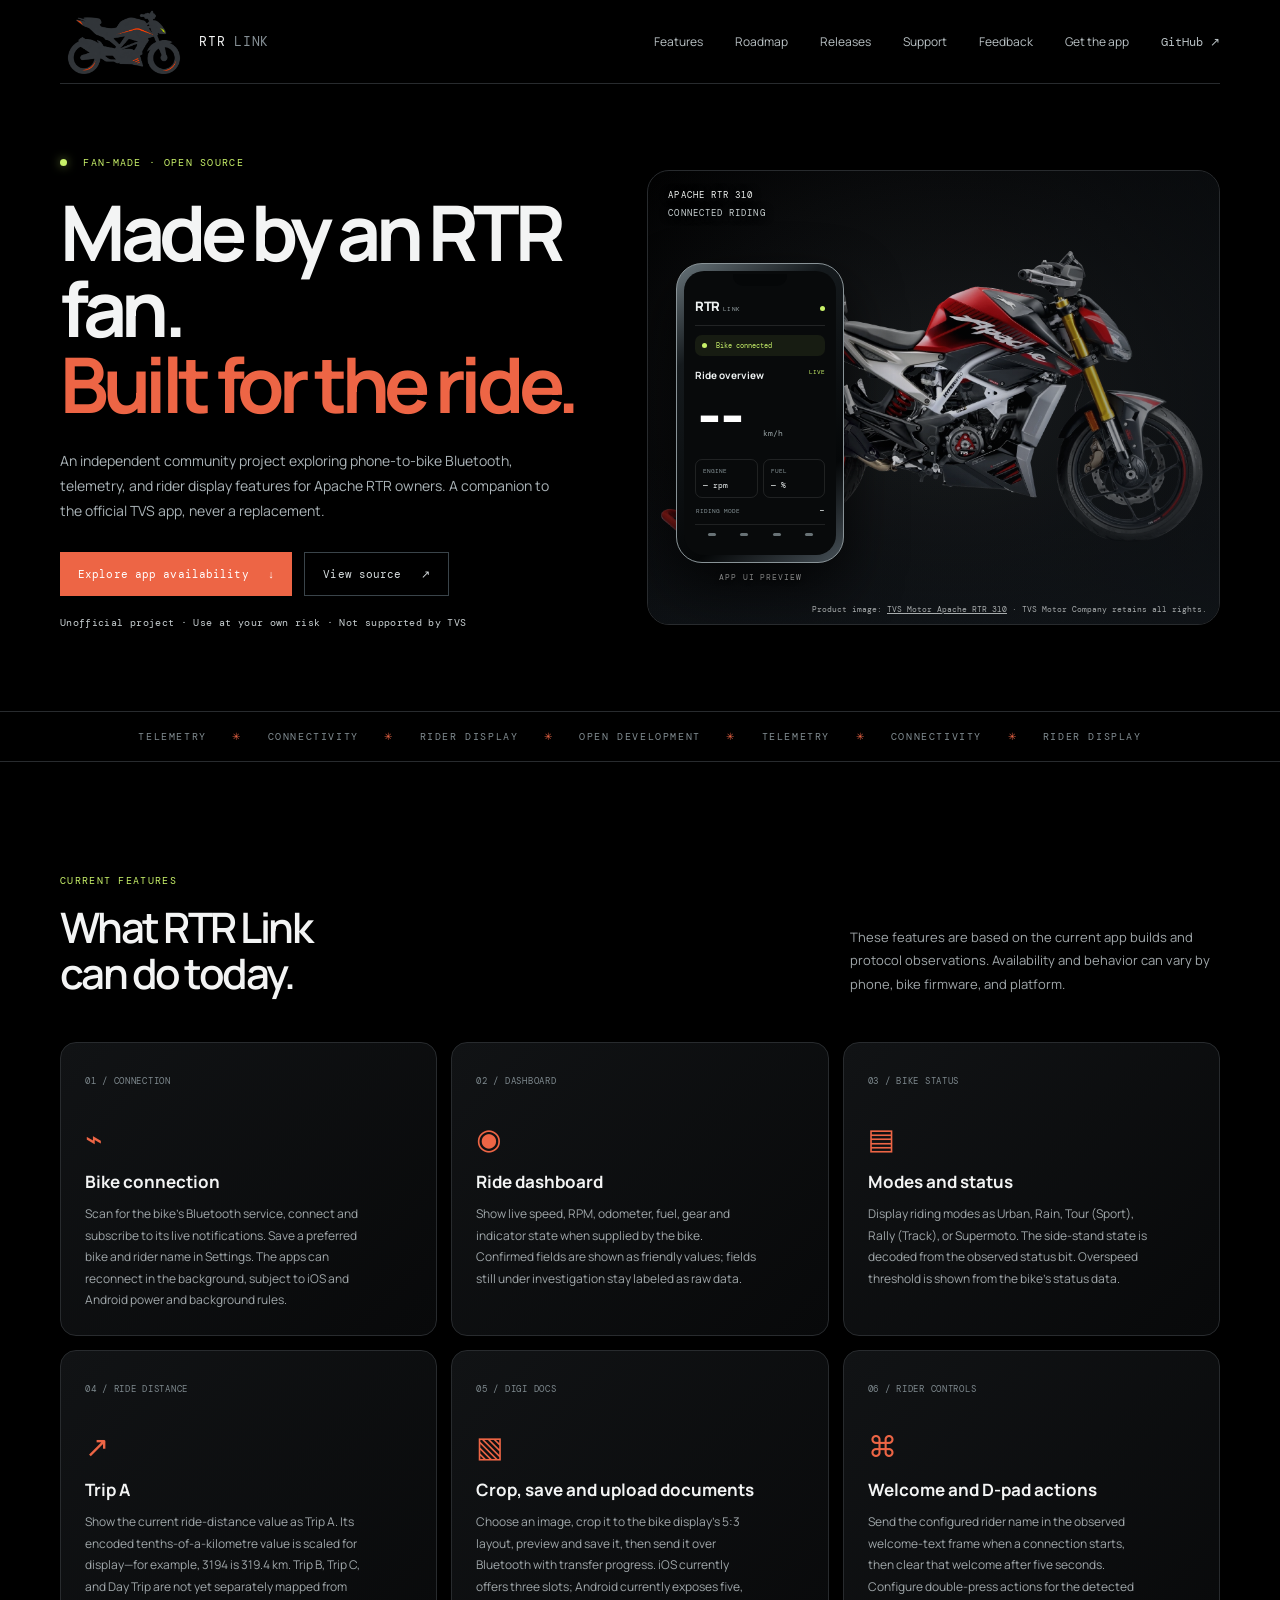
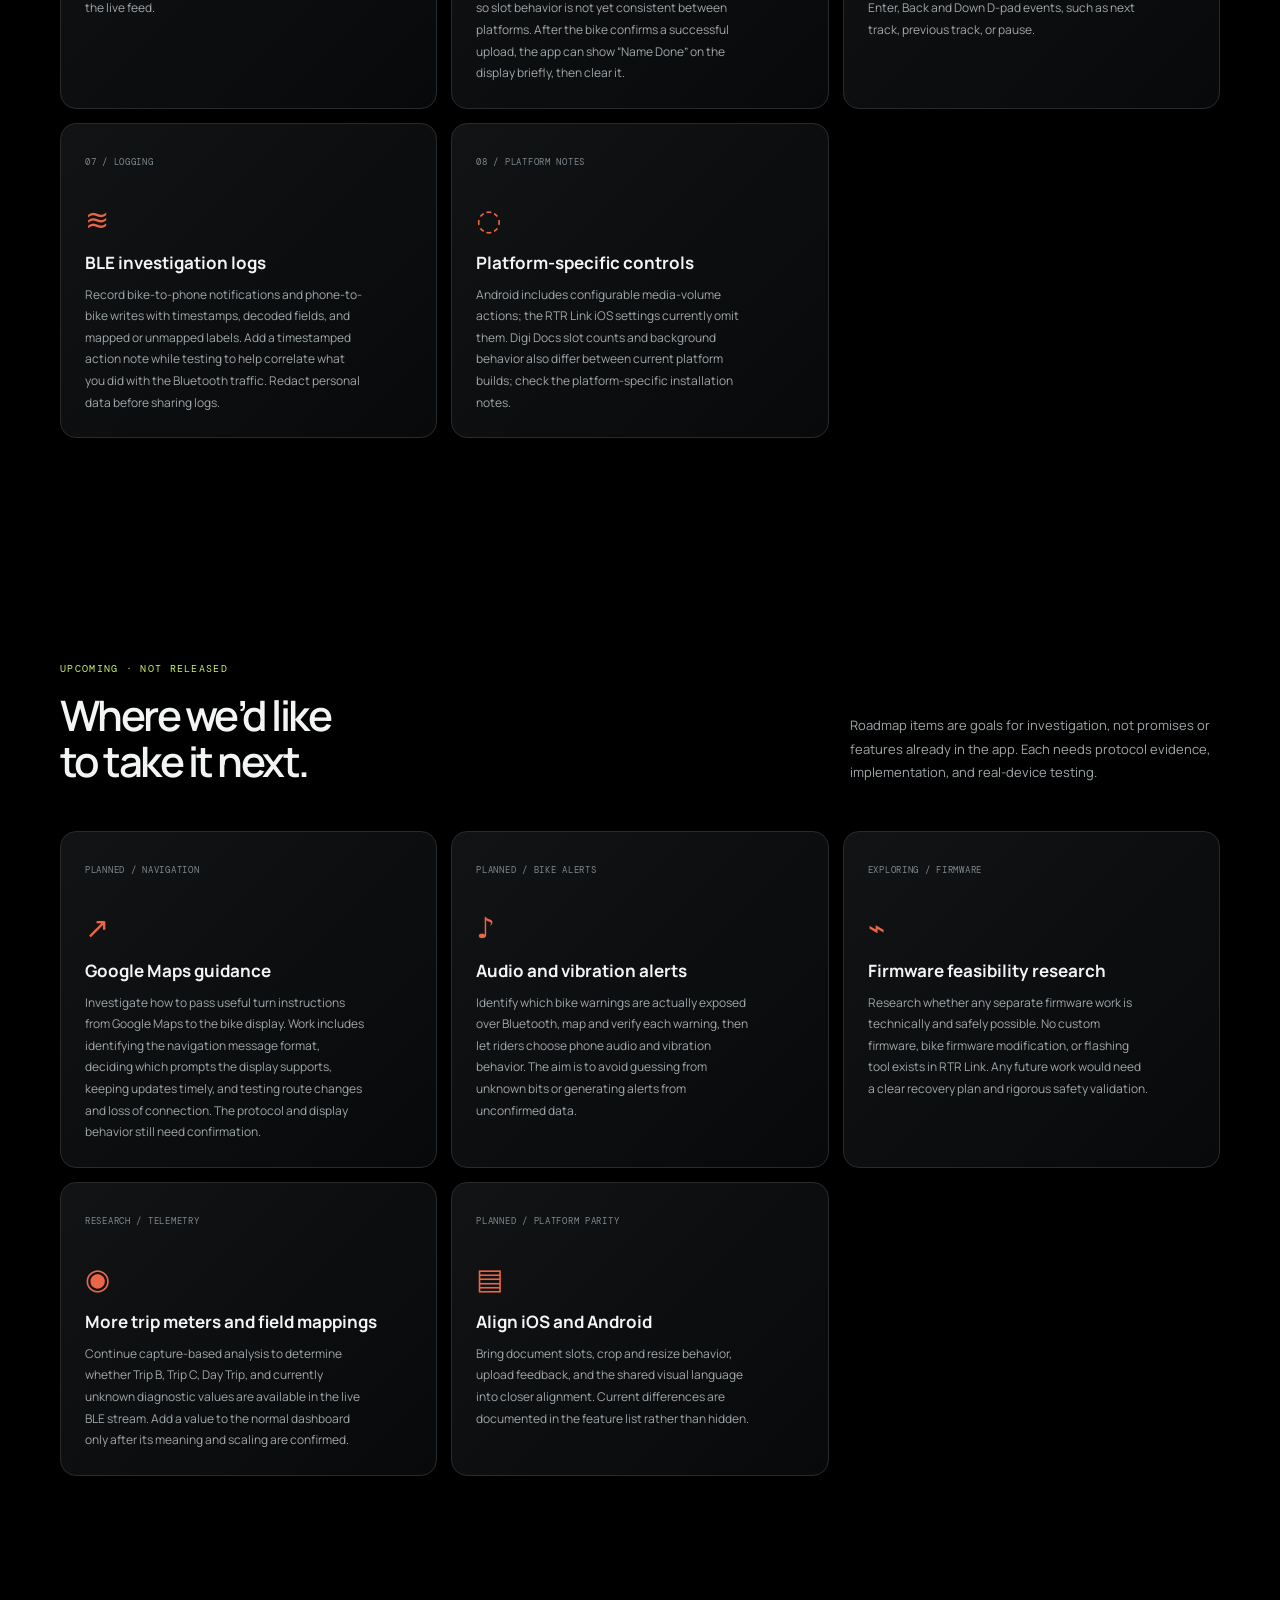
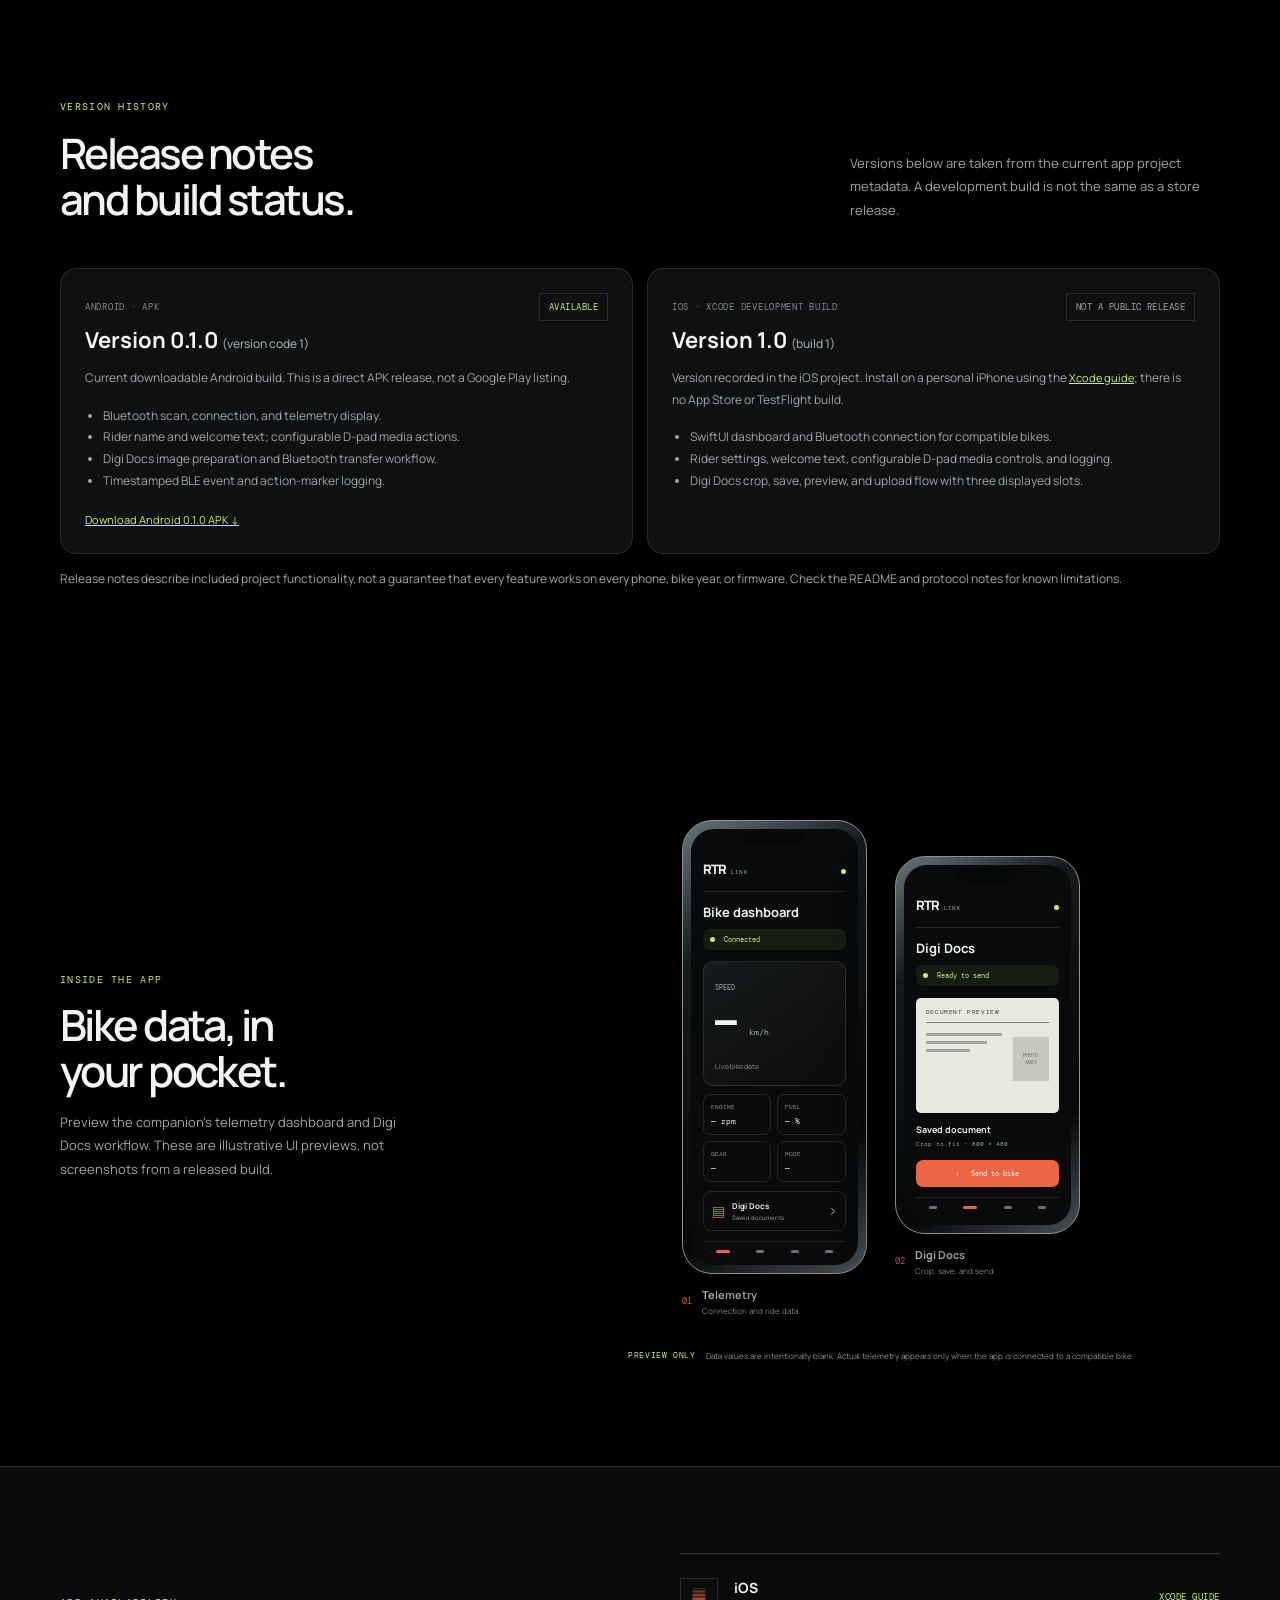
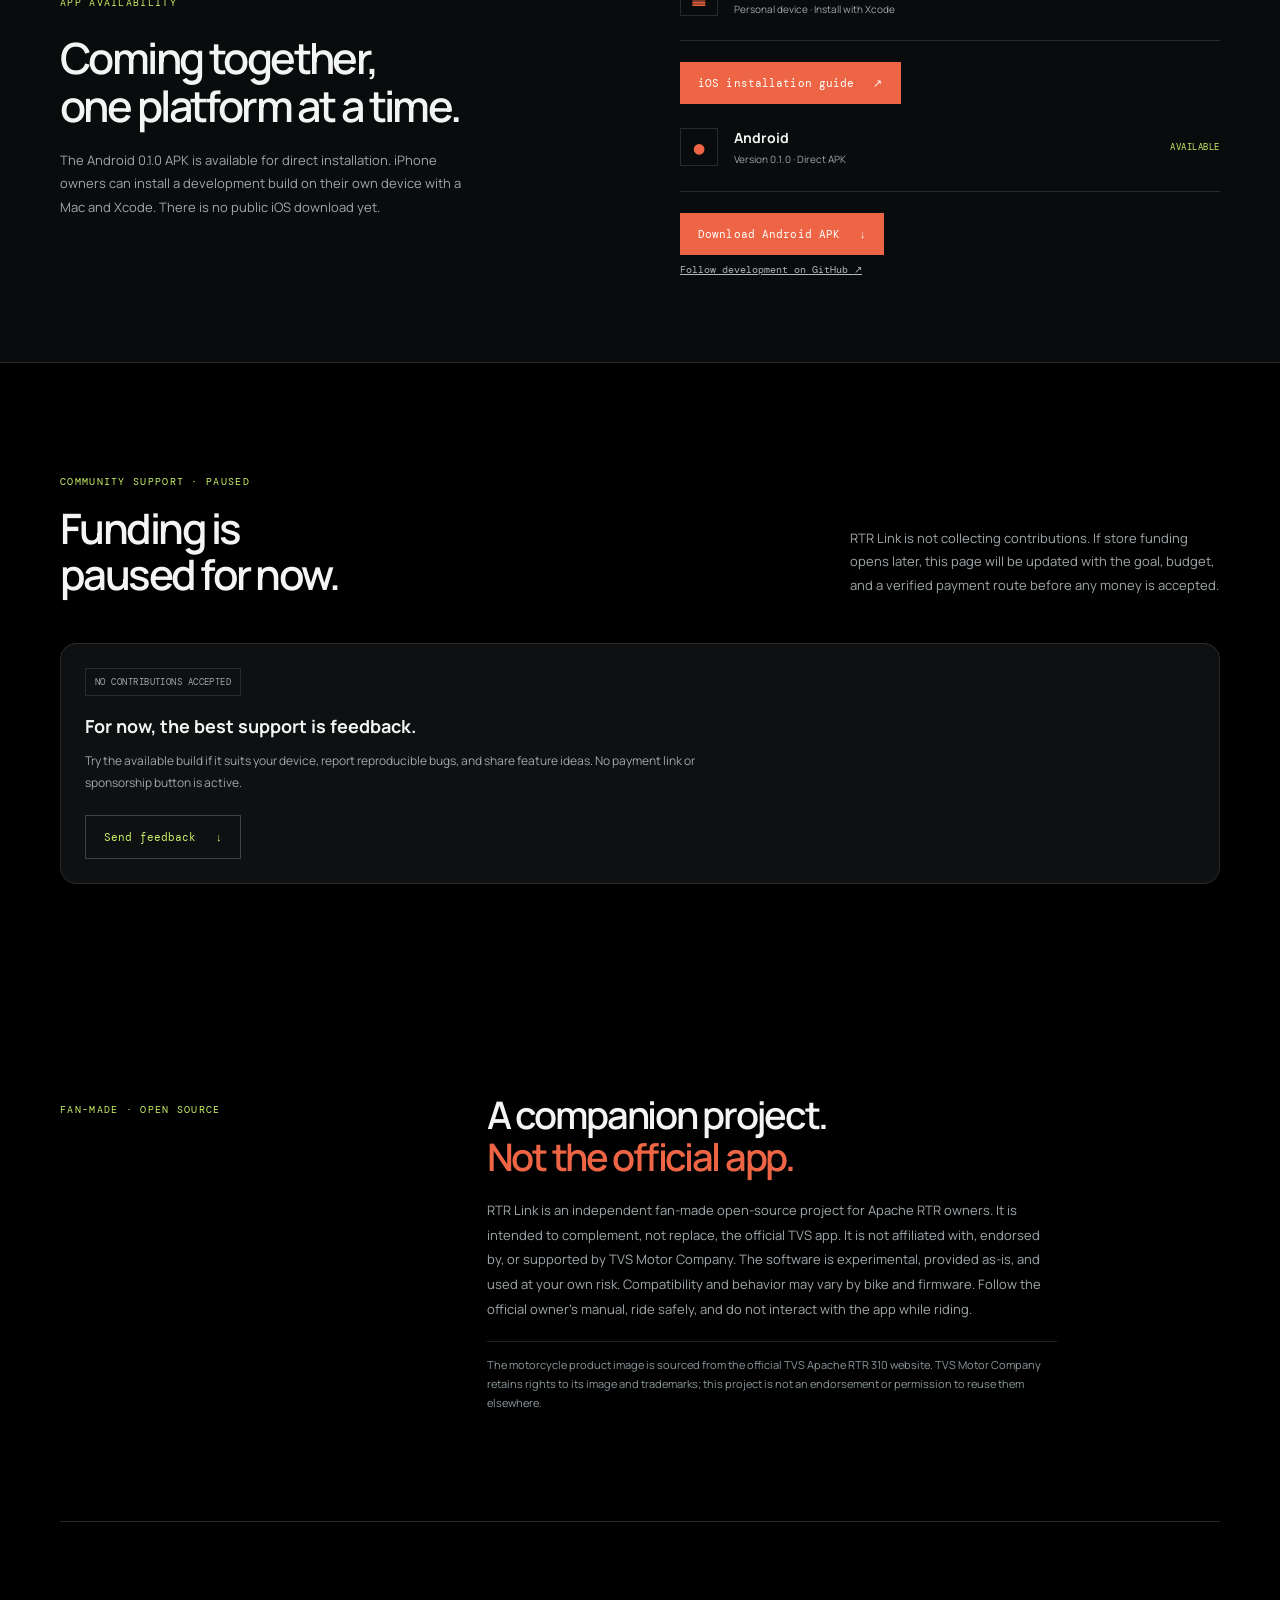
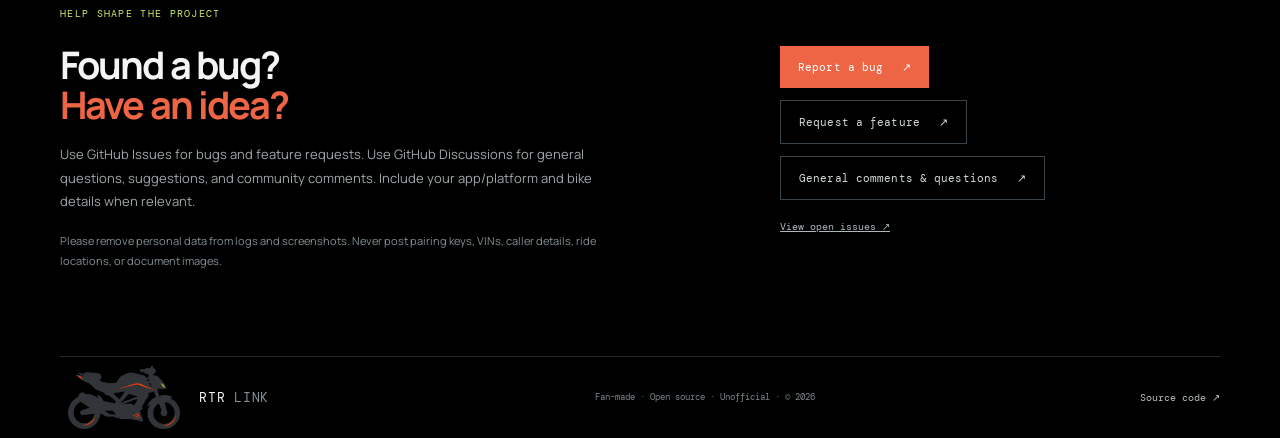
==== commit 7997215c: "Pause funding and clarify feedback channels" ====
--- a/index.html
+++ b/index.html
@@ -139,15 +139,8 @@
       </section>
 
       <section class="features wrap support-section" id="support">
-        <div class="section-heading"><p class="eyebrow">COMMUNITY SUPPORT</p><h2>Help fund a<br />store release.</h2><p>Contributions would go toward developer account fees and release preparation. Support does not buy influence over features and does not guarantee that either store will approve the app.</p></div>
-        <div class="funding-panel">
-          <div class="funding-costs">
-            <article><span class="feature-number">APPLE · RECURRING</span><strong>USD $99 / year</strong><p>Apple Developer Program membership, billed annually. Local price may vary.</p><a href="https://developer.apple.com/help/account/membership/program-enrollment/" target="_blank" rel="noreferrer">Apple fee details ↗</a></article>
-            <article><span class="feature-number">GOOGLE PLAY · ONE-TIME</span><strong>USD $25</strong><p>Play Console developer account registration. Taxes or payment conversion may affect the total.</p><a href="https://support.google.com/googleplay/android-developer/answer/6112435" target="_blank" rel="noreferrer">Google fee details ↗</a></article>
-          </div>
-          <div class="funding-total"><span class="feature-number">STORE ACCOUNT FEES · FIRST YEAR</span><strong>USD $124 <small>before taxes and conversion fees</small></strong><p>Apple’s annual membership continues each year; Google’s registration is a one-time fee. This estimate excludes any optional services, hardware, or ongoing maintenance.</p></div>
-          <div class="funding-next"><h3>How to make the funding request credible</h3><ol><li>Set up a GitHub Sponsors profile and verify that payouts are enabled for your account. India is currently listed as a supported payout region by GitHub.</li><li>Publish a clear goal and budget, and keep a public record of money received and store fees paid. Call it project support, not a tax-deductible charity donation.</li><li>Only add a payment button after the sponsor or payment account is active. The site currently has no payment link and is not collecting money.</li><li>Keep the source and APK available. Once the accounts are ready, complete store identity, privacy, safety, testing, and review requirements before promising a launch date.</li></ol><a href="https://docs.github.com/en/sponsors/getting-started-with-github-sponsors/about-github-sponsors" target="_blank" rel="noreferrer">Read how GitHub Sponsors works ↗</a></div>
-          <div class="funding-note"><b>Google Play testing:</b> if this is a new personal Play Console account created after November 13, 2023, Google currently requires a closed test with at least 12 opted-in testers for 14 continuous days before applying for production access. <a href="https://support.google.com/googleplay/android-developer/answer/14151465" target="_blank" rel="noreferrer">See Google’s current requirement ↗</a></div>
+        <div class="section-heading"><p class="eyebrow">COMMUNITY SUPPORT · PAUSED</p><h2>Funding is<br />paused for now.</h2><p>RTR Link is not collecting contributions. If store funding opens later, this page will be updated with the goal, budget, and a verified payment route before any money is accepted.</p></div>
+        <div class="funding-panel funding-paused"><span class="release-badge release-muted">NO CONTRIBUTIONS ACCEPTED</span><h3>For now, the best support is feedback.</h3><p>Try the available build if it suits your device, report reproducible bugs, and share feature ideas. No payment link or sponsorship button is active.</p><a class="button button-quiet" href="#feedback">Send feedback <span aria-hidden="true">↓</span></a></div>
         </div>
       </section>
 
@@ -157,8 +150,8 @@
       </section>
 
       <section class="feedback-section wrap" id="feedback">
-        <div><p class="eyebrow">HELP SHAPE THE PROJECT</p><h2>Found a bug?<br /><span>Have an idea?</span></h2><p>Use GitHub Issues to report a problem or request a feature. Include your app/platform and bike details, plus steps to reproduce the issue.</p><p class="feedback-privacy">Please remove personal data from logs and screenshots. Never post pairing keys, VINs, caller details, ride locations, or document images.</p></div>
-        <div class="feedback-actions"><a class="button button-primary" href="https://github.com/Senthamiz13/rtr310-ble-companion/issues/new?template=bug_report.yml" target="_blank" rel="noreferrer">Report a bug <span aria-hidden="true">↗</span></a><a class="button button-quiet" href="https://github.com/Senthamiz13/rtr310-ble-companion/issues/new?template=feature_request.yml" target="_blank" rel="noreferrer">Request a feature <span aria-hidden="true">↗</span></a><a class="all-issues" href="https://github.com/Senthamiz13/rtr310-ble-companion/issues" target="_blank" rel="noreferrer">View all discussions and reports ↗</a></div>
+        <div><p class="eyebrow">HELP SHAPE THE PROJECT</p><h2>Found a bug?<br /><span>Have an idea?</span></h2><p>Use GitHub Issues for bugs and feature requests. Use GitHub Discussions for general questions, suggestions, and community comments. Include your app/platform and bike details when relevant.</p><p class="feedback-privacy">Please remove personal data from logs and screenshots. Never post pairing keys, VINs, caller details, ride locations, or document images.</p></div>
+        <div class="feedback-actions"><a class="button button-primary" href="https://github.com/Senthamiz13/rtr310-ble-companion/issues/new?template=bug_report.yml" target="_blank" rel="noreferrer">Report a bug <span aria-hidden="true">↗</span></a><a class="button button-quiet" href="https://github.com/Senthamiz13/rtr310-ble-companion/issues/new?template=feature_request.yml" target="_blank" rel="noreferrer">Request a feature <span aria-hidden="true">↗</span></a><a class="button button-quiet" href="https://github.com/Senthamiz13/rtr310-ble-companion/discussions" target="_blank" rel="noreferrer">General comments &amp; questions <span aria-hidden="true">↗</span></a><a class="all-issues" href="https://github.com/Senthamiz13/rtr310-ble-companion/issues" target="_blank" rel="noreferrer">View open issues ↗</a></div>
       </section>
     </main>
 
--- a/styles.css
+++ b/styles.css
@@ -22,3 +22,4 @@
 .brand-mark{width:128px;height:64px;border:0;display:block;object-fit:contain;transform:none}
 @media(max-width:560px){.brand-mark{width:82px;height:42px}}
 .release-list{display:grid;grid-template-columns:repeat(2,minmax(0,1fr));gap:14px}.release-card,.funding-panel{border:1px solid var(--line);background:var(--panel);border-radius:16px;padding:24px}.release-heading{display:flex;align-items:flex-start;justify-content:space-between;gap:14px}.release-card h3{font-size:22px;margin:10px 0 0}.release-card h3 small{font-size:12px;font-weight:500;color:var(--muted)}.release-badge{font:9px var(--mono);letter-spacing:.05em;color:var(--acid);border:1px solid var(--line);padding:7px 9px;white-space:nowrap}.release-badge.release-muted{color:var(--muted)}.release-card p,.release-card li,.release-footnote,.funding-panel p,.funding-next li,.funding-note{color:var(--muted);font-size:12px;line-height:1.8}.release-card ul{padding-left:18px}.release-card a,.funding-panel a{color:var(--acid);font-size:11px}.release-footnote{grid-column:1/-1;margin:0}.funding-panel{padding:0;overflow:hidden}.funding-costs{display:grid;grid-template-columns:1fr 1fr;border-bottom:1px solid var(--line)}.funding-costs article{padding:23px}.funding-costs article+article{border-left:1px solid var(--line)}.funding-costs strong,.funding-total strong{display:block;font-size:24px;margin-top:12px}.funding-costs p{min-height:45px}.funding-total{padding:23px;border-bottom:1px solid var(--line)}.funding-total strong small{display:block;font-size:11px;color:var(--muted);font-weight:500;margin-top:4px}.funding-next{padding:23px}.funding-next h3{margin:0;font-size:17px}.funding-next ol{padding-left:20px}.funding-note{padding:17px 23px;border-top:1px solid var(--line);background:#151311}.funding-note a{color:var(--acid)}@media(max-width:700px){.release-list{grid-template-columns:1fr}.release-footnote{grid-column:auto}.funding-costs{grid-template-columns:1fr}.funding-costs article+article{border-left:0;border-top:1px solid var(--line)}.funding-costs p{min-height:0}}@media(max-width:560px){nav a:nth-child(1),nav a:nth-child(2),nav a:nth-child(5){display:none}.release-card,.funding-costs article,.funding-total,.funding-next{padding:19px}.release-heading{display:block}.release-badge{display:inline-block;margin-top:12px}}
+.funding-panel.funding-paused{padding:24px;overflow:visible}.funding-paused h3{font-size:18px;margin:18px 0 0}.funding-paused p{max-width:620px}.funding-paused .button{margin-top:10px}.funding-paused .release-badge{display:inline-block}
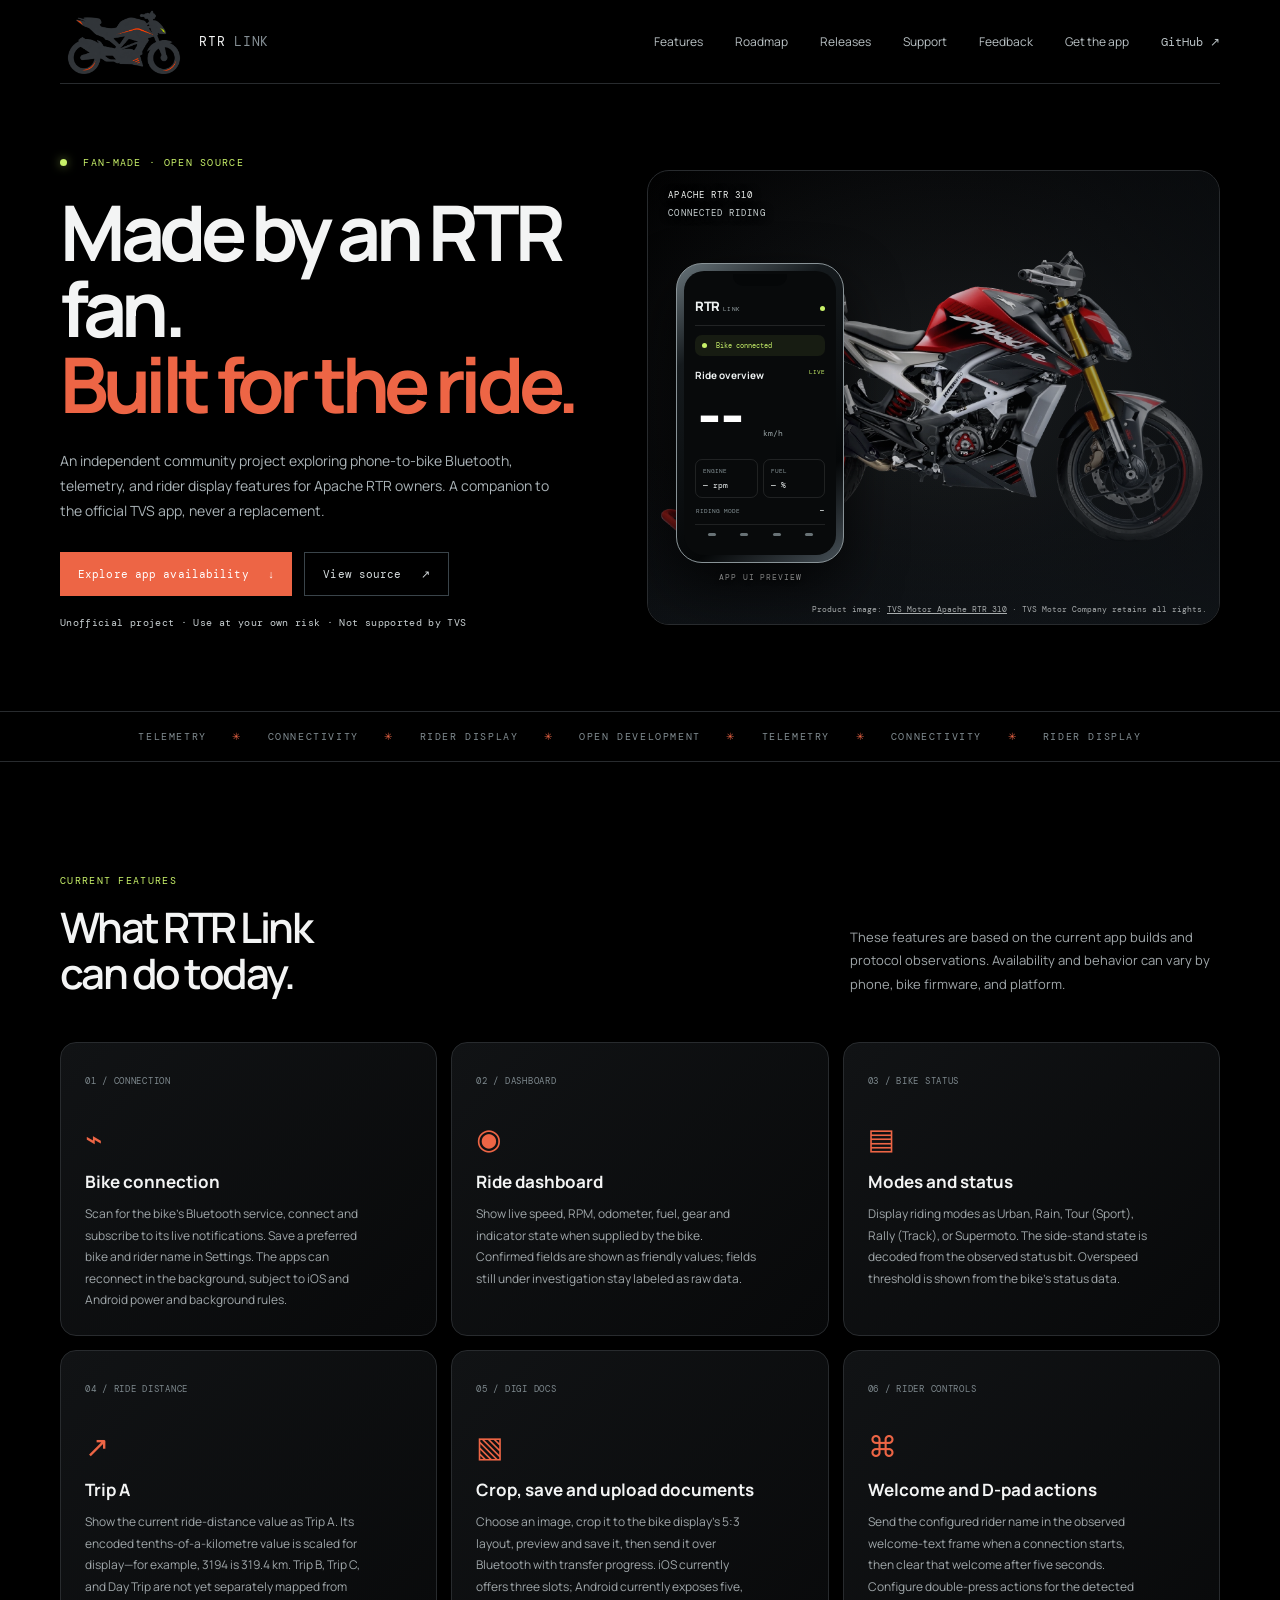
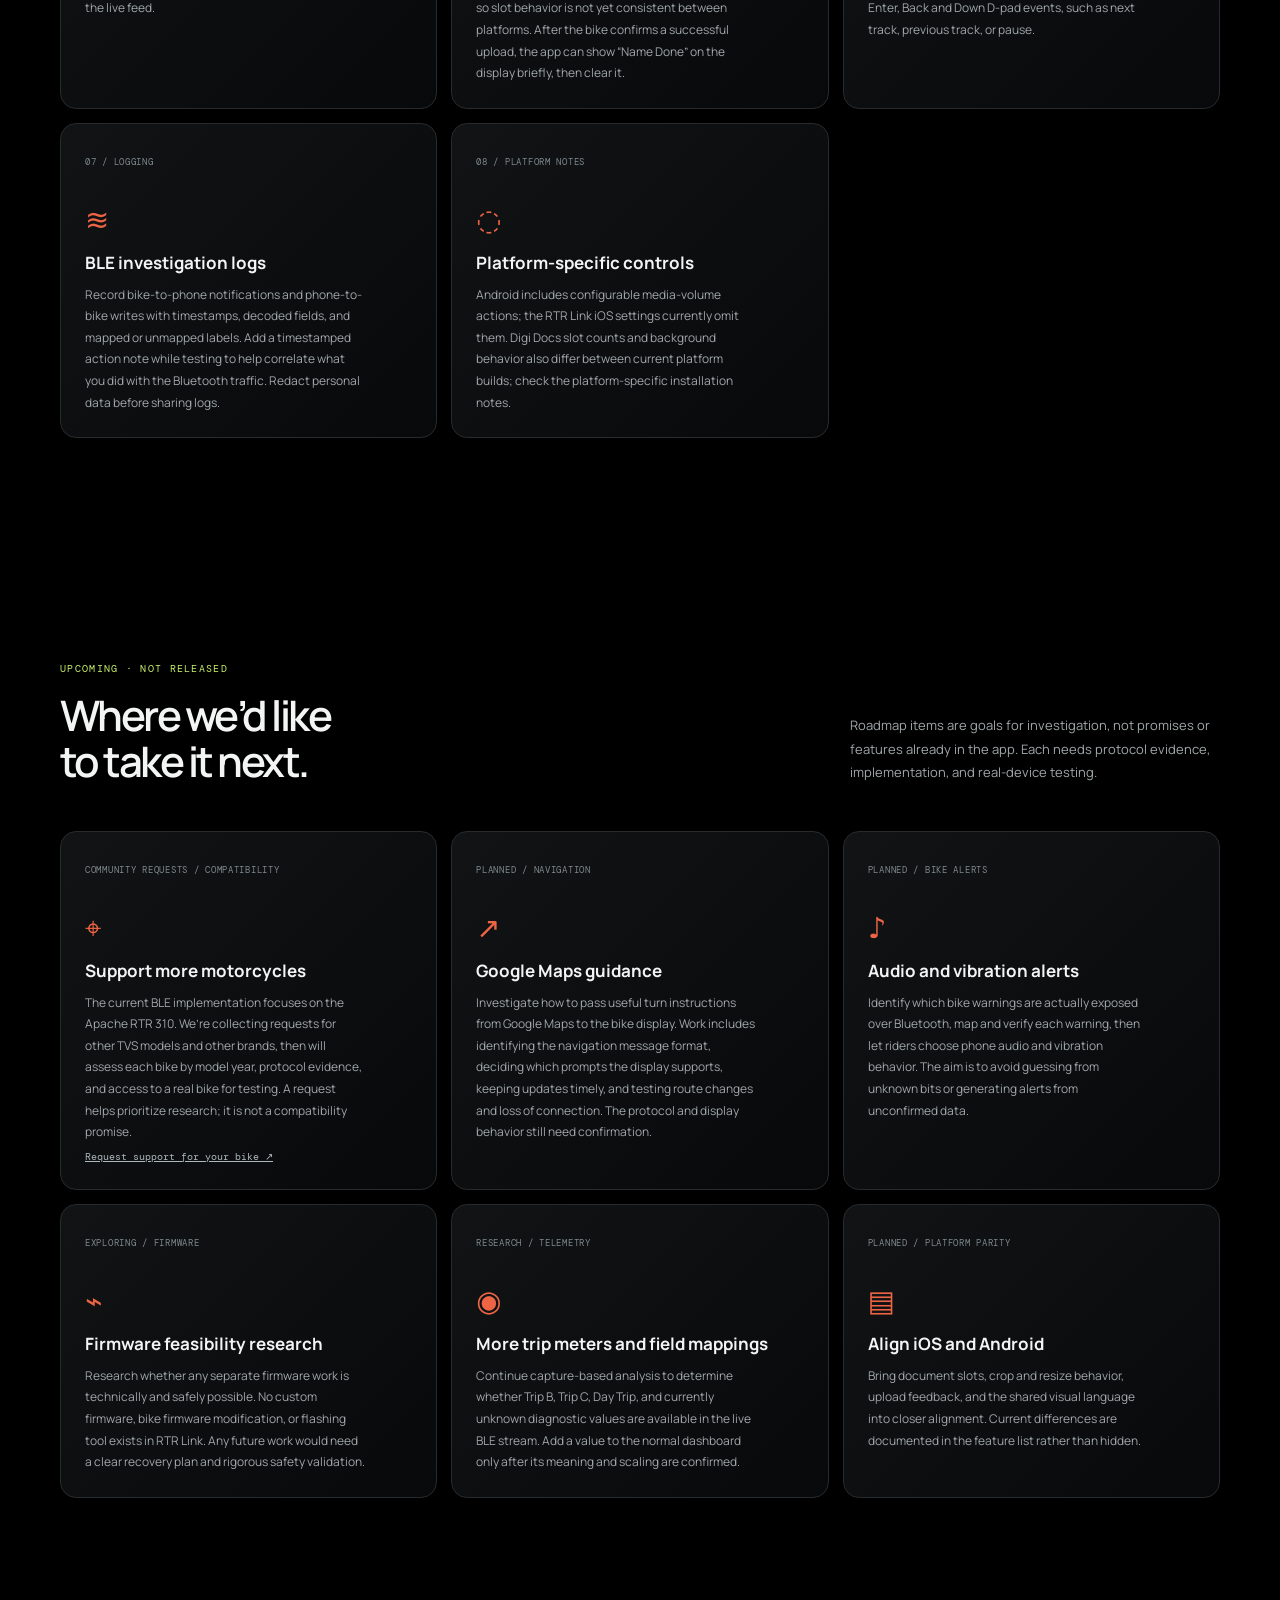
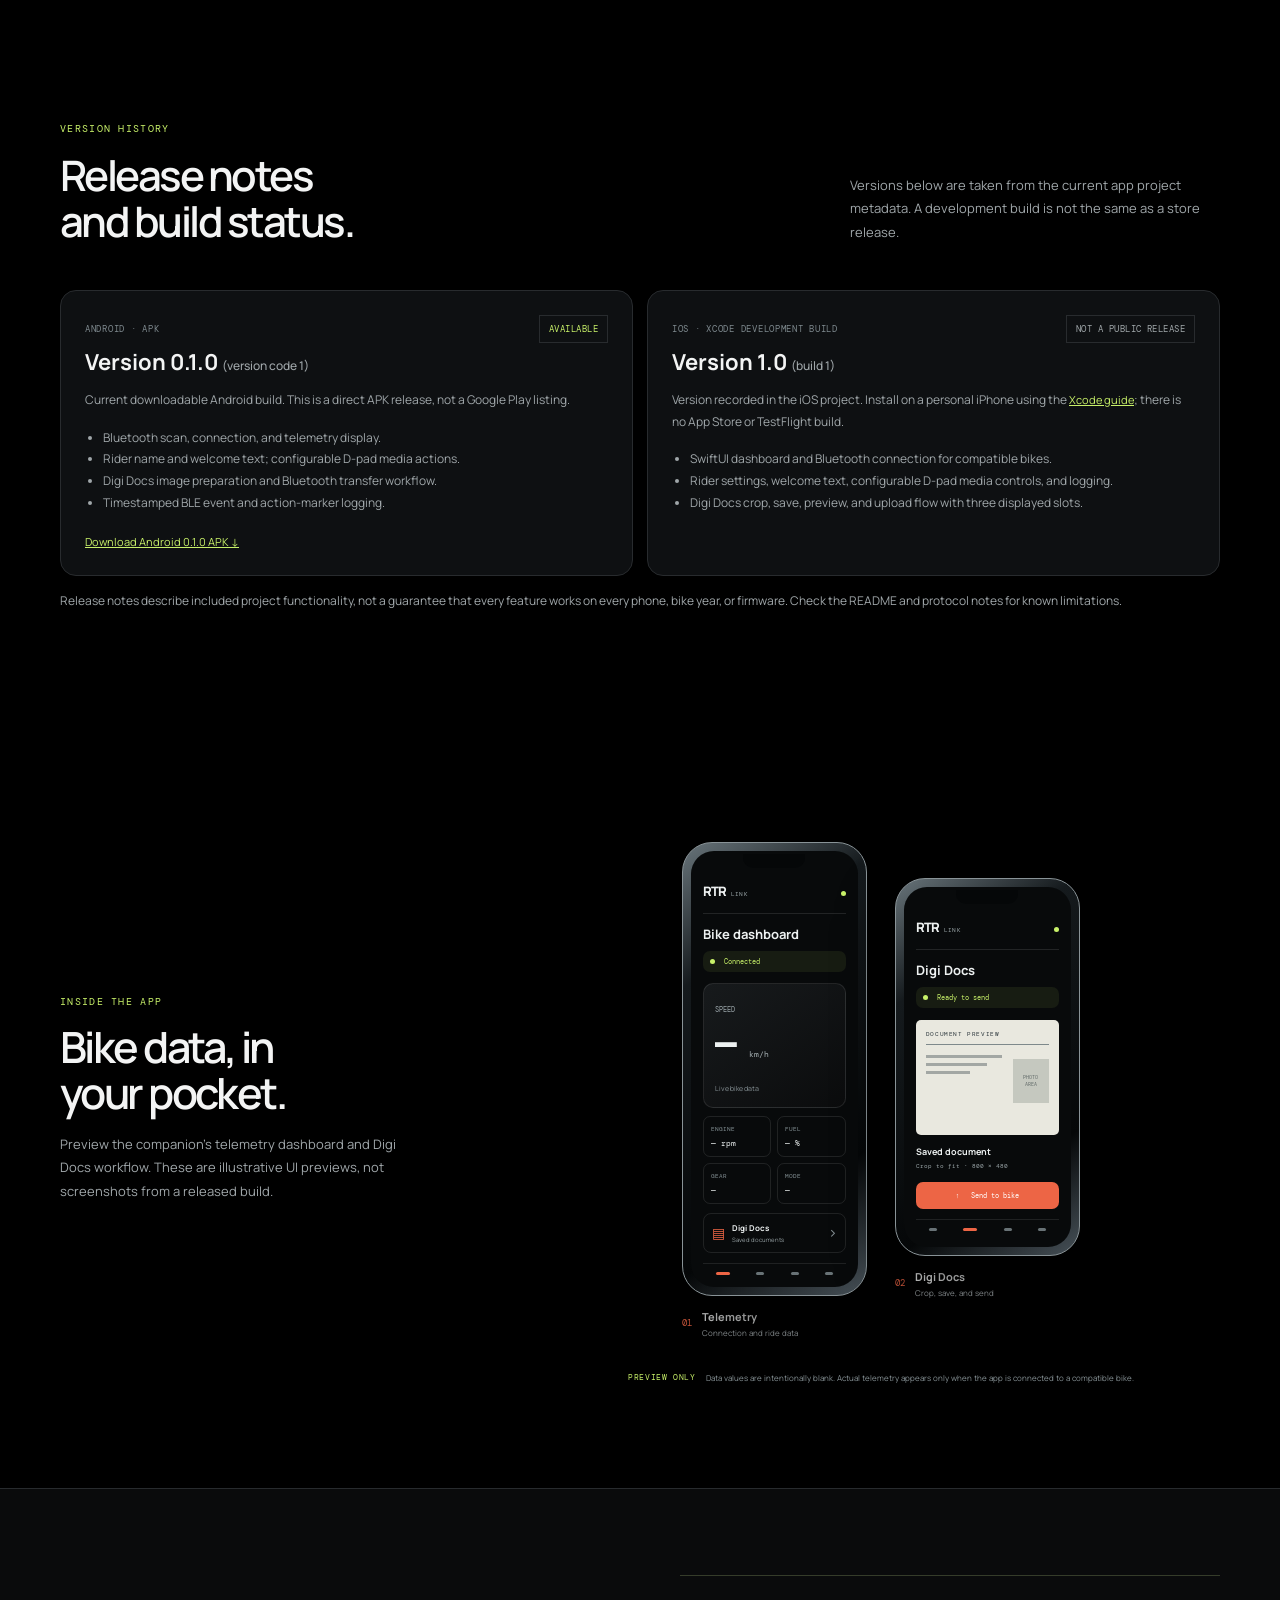
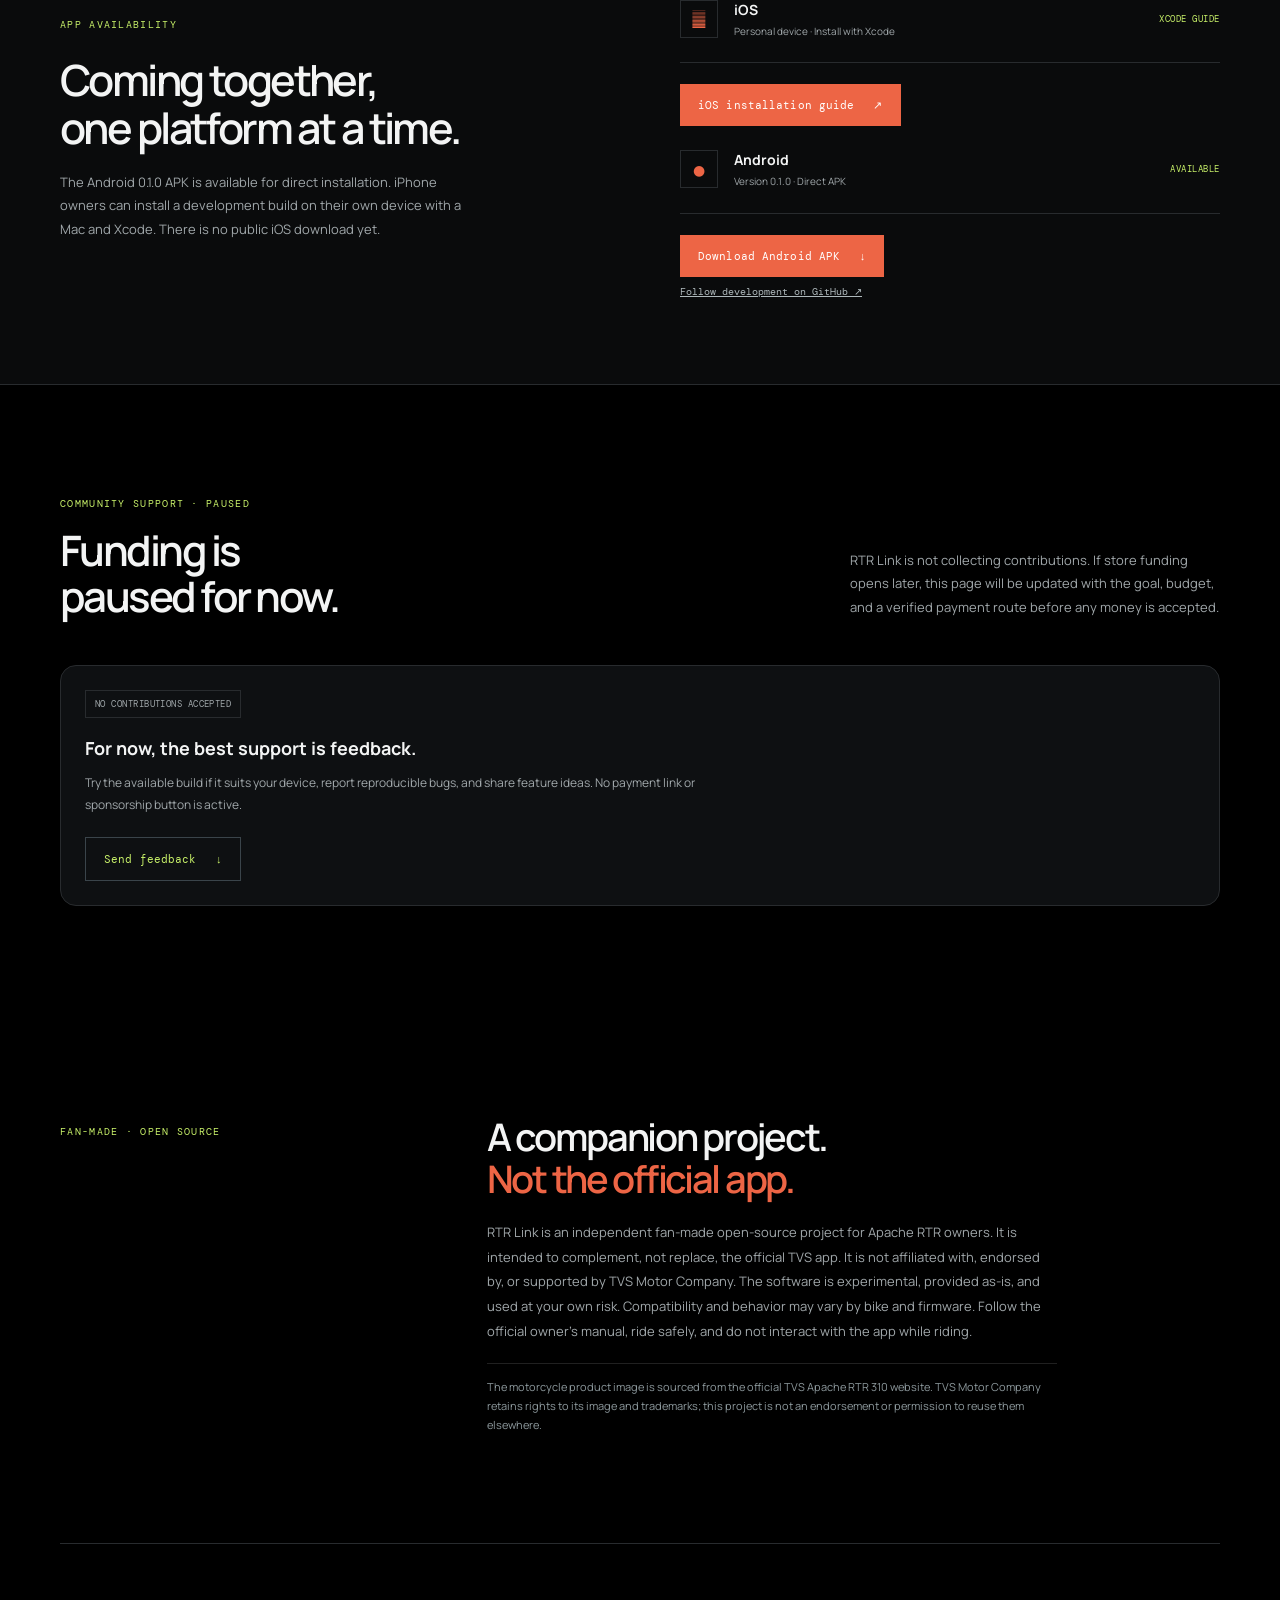
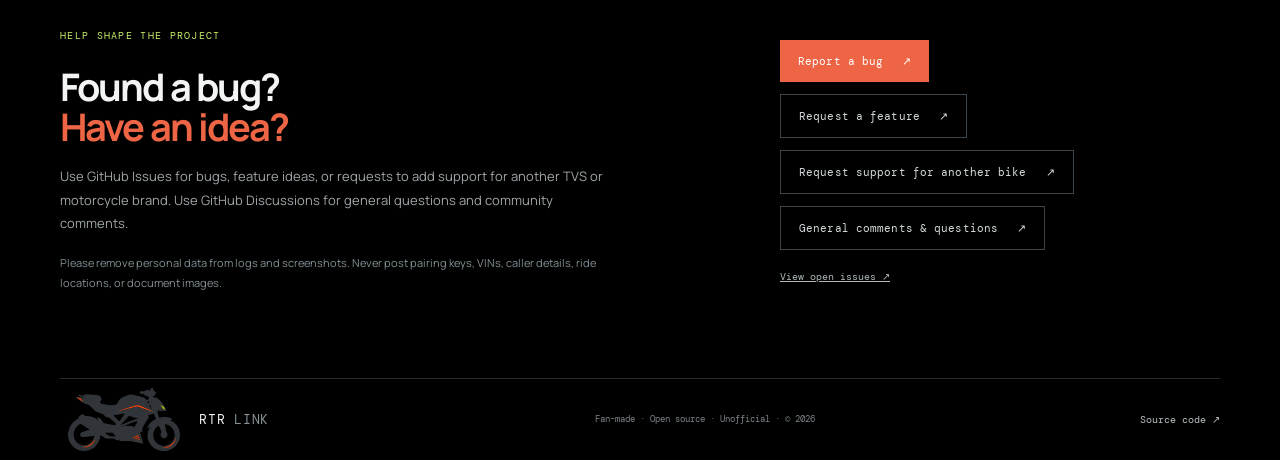
==== commit 6150ee6a: "Add motorcycle support request links" ====
--- a/index.html
+++ b/index.html
@@ -77,6 +77,7 @@
       <section class="features wrap roadmap-section" id="roadmap">
         <div class="section-heading"><p class="eyebrow">UPCOMING · NOT RELEASED</p><h2>Where we’d like<br />to take it next.</h2><p>Roadmap items are goals for investigation, not promises or features already in the app. Each needs protocol evidence, implementation, and real-device testing.</p></div>
         <div class="feature-grid">
+          <article class="feature-card"><span class="feature-number">COMMUNITY REQUESTS / COMPATIBILITY</span><div class="feature-icon">⌖</div><h3>Support more motorcycles</h3><p>The current BLE implementation focuses on the Apache RTR 310. We’re collecting requests for other TVS models and other brands, then will assess each bike by model year, protocol evidence, and access to a real bike for testing. A request helps prioritize research; it is not a compatibility promise.</p><a class="all-issues" href="https://github.com/Senthamiz13/rtr310-ble-companion/issues/new?template=bike_support_request.yml" target="_blank" rel="noreferrer">Request support for your bike ↗</a></article>
           <article class="feature-card"><span class="feature-number">PLANNED / NAVIGATION</span><div class="feature-icon">↗</div><h3>Google Maps guidance</h3><p>Investigate how to pass useful turn instructions from Google Maps to the bike display. Work includes identifying the navigation message format, deciding which prompts the display supports, keeping updates timely, and testing route changes and loss of connection. The protocol and display behavior still need confirmation.</p></article>
           <article class="feature-card"><span class="feature-number">PLANNED / BIKE ALERTS</span><div class="feature-icon">♪</div><h3>Audio and vibration alerts</h3><p>Identify which bike warnings are actually exposed over Bluetooth, map and verify each warning, then let riders choose phone audio and vibration behavior. The aim is to avoid guessing from unknown bits or generating alerts from unconfirmed data.</p></article>
           <article class="feature-card"><span class="feature-number">EXPLORING / FIRMWARE</span><div class="feature-icon">⌁</div><h3>Firmware feasibility research</h3><p>Research whether any separate firmware work is technically and safely possible. No custom firmware, bike firmware modification, or flashing tool exists in RTR Link. Any future work would need a clear recovery plan and rigorous safety validation.</p></article>
@@ -150,8 +151,8 @@
       </section>
 
       <section class="feedback-section wrap" id="feedback">
-        <div><p class="eyebrow">HELP SHAPE THE PROJECT</p><h2>Found a bug?<br /><span>Have an idea?</span></h2><p>Use GitHub Issues for bugs and feature requests. Use GitHub Discussions for general questions, suggestions, and community comments. Include your app/platform and bike details when relevant.</p><p class="feedback-privacy">Please remove personal data from logs and screenshots. Never post pairing keys, VINs, caller details, ride locations, or document images.</p></div>
-        <div class="feedback-actions"><a class="button button-primary" href="https://github.com/Senthamiz13/rtr310-ble-companion/issues/new?template=bug_report.yml" target="_blank" rel="noreferrer">Report a bug <span aria-hidden="true">↗</span></a><a class="button button-quiet" href="https://github.com/Senthamiz13/rtr310-ble-companion/issues/new?template=feature_request.yml" target="_blank" rel="noreferrer">Request a feature <span aria-hidden="true">↗</span></a><a class="button button-quiet" href="https://github.com/Senthamiz13/rtr310-ble-companion/discussions" target="_blank" rel="noreferrer">General comments &amp; questions <span aria-hidden="true">↗</span></a><a class="all-issues" href="https://github.com/Senthamiz13/rtr310-ble-companion/issues" target="_blank" rel="noreferrer">View open issues ↗</a></div>
+        <div><p class="eyebrow">HELP SHAPE THE PROJECT</p><h2>Found a bug?<br /><span>Have an idea?</span></h2><p>Use GitHub Issues for bugs, feature ideas, or requests to add support for another TVS or motorcycle brand. Use GitHub Discussions for general questions and community comments.</p><p class="feedback-privacy">Please remove personal data from logs and screenshots. Never post pairing keys, VINs, caller details, ride locations, or document images.</p></div>
+        <div class="feedback-actions"><a class="button button-primary" href="https://github.com/Senthamiz13/rtr310-ble-companion/issues/new?template=bug_report.yml" target="_blank" rel="noreferrer">Report a bug <span aria-hidden="true">↗</span></a><a class="button button-quiet" href="https://github.com/Senthamiz13/rtr310-ble-companion/issues/new?template=feature_request.yml" target="_blank" rel="noreferrer">Request a feature <span aria-hidden="true">↗</span></a><a class="button button-quiet" href="https://github.com/Senthamiz13/rtr310-ble-companion/issues/new?template=bike_support_request.yml" target="_blank" rel="noreferrer">Request support for another bike <span aria-hidden="true">↗</span></a><a class="button button-quiet" href="https://github.com/Senthamiz13/rtr310-ble-companion/discussions" target="_blank" rel="noreferrer">General comments &amp; questions <span aria-hidden="true">↗</span></a><a class="all-issues" href="https://github.com/Senthamiz13/rtr310-ble-companion/issues" target="_blank" rel="noreferrer">View open issues ↗</a></div>
       </section>
     </main>
 
